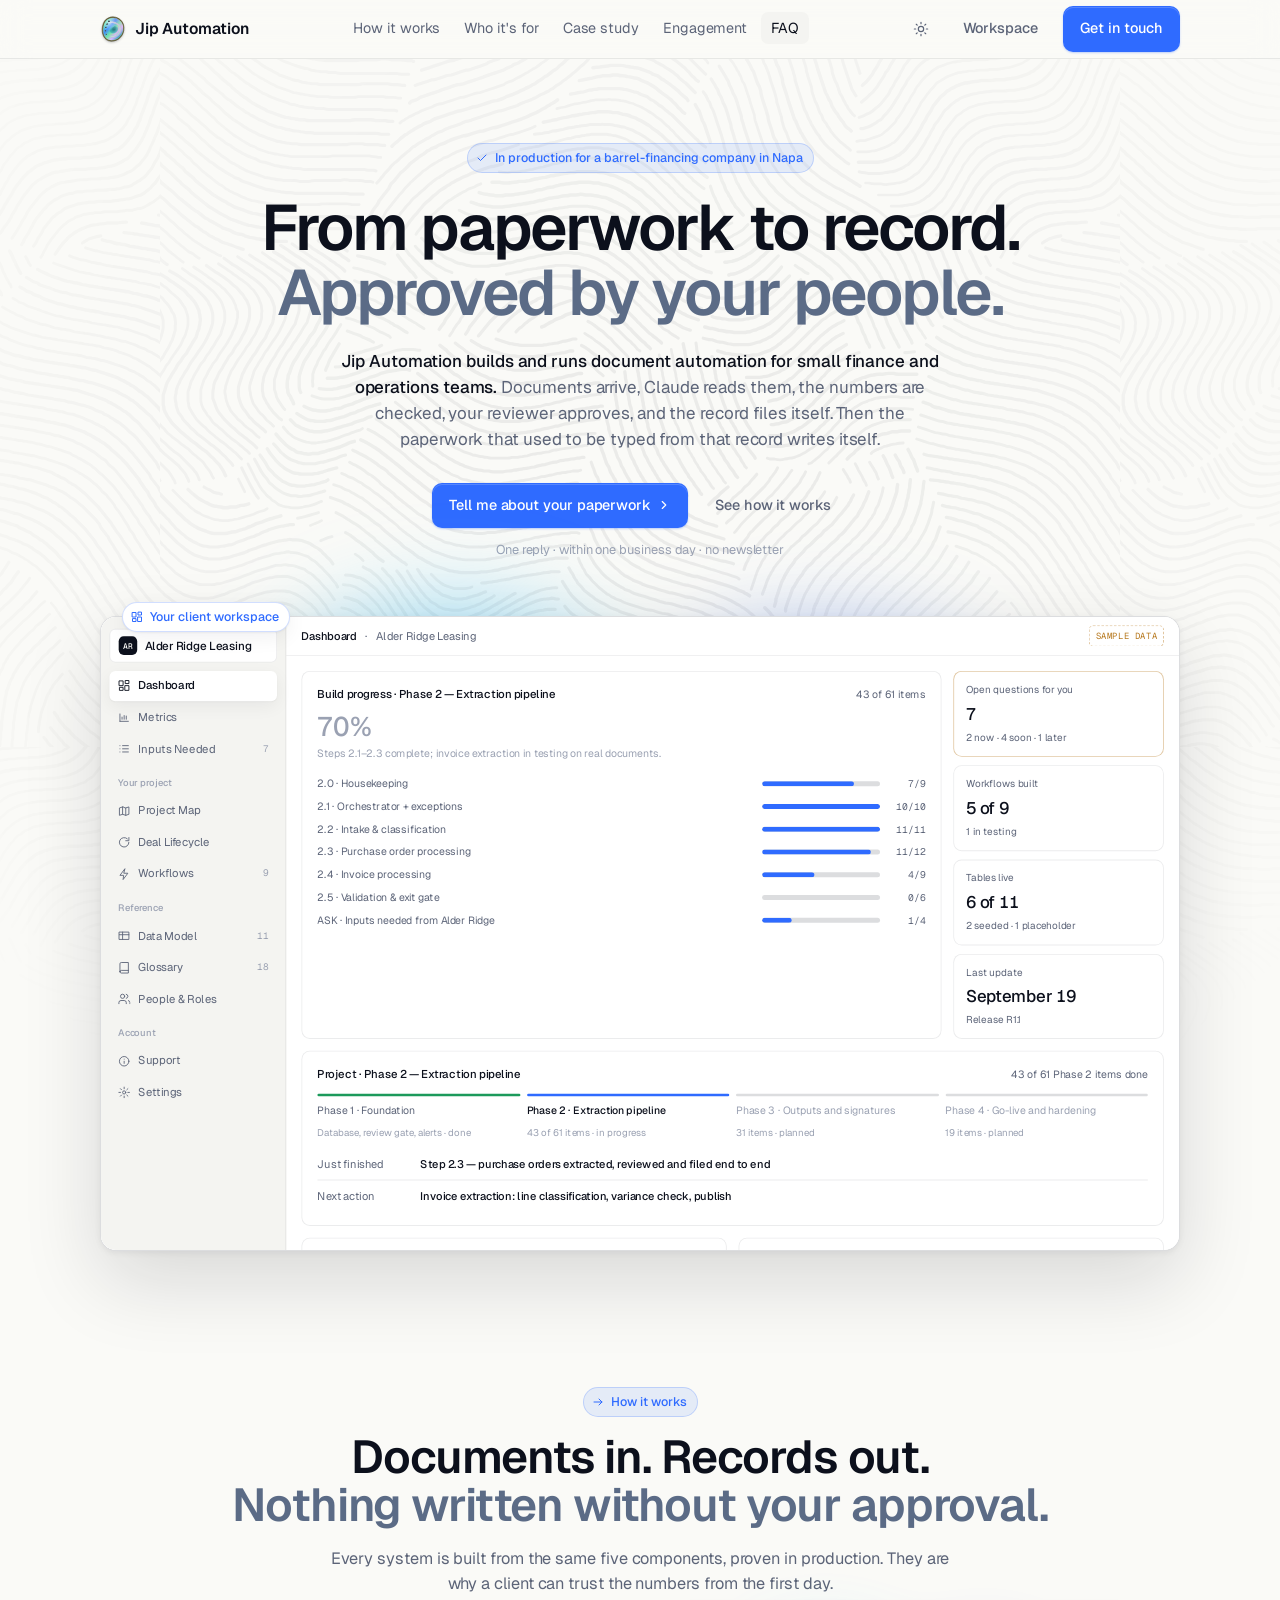
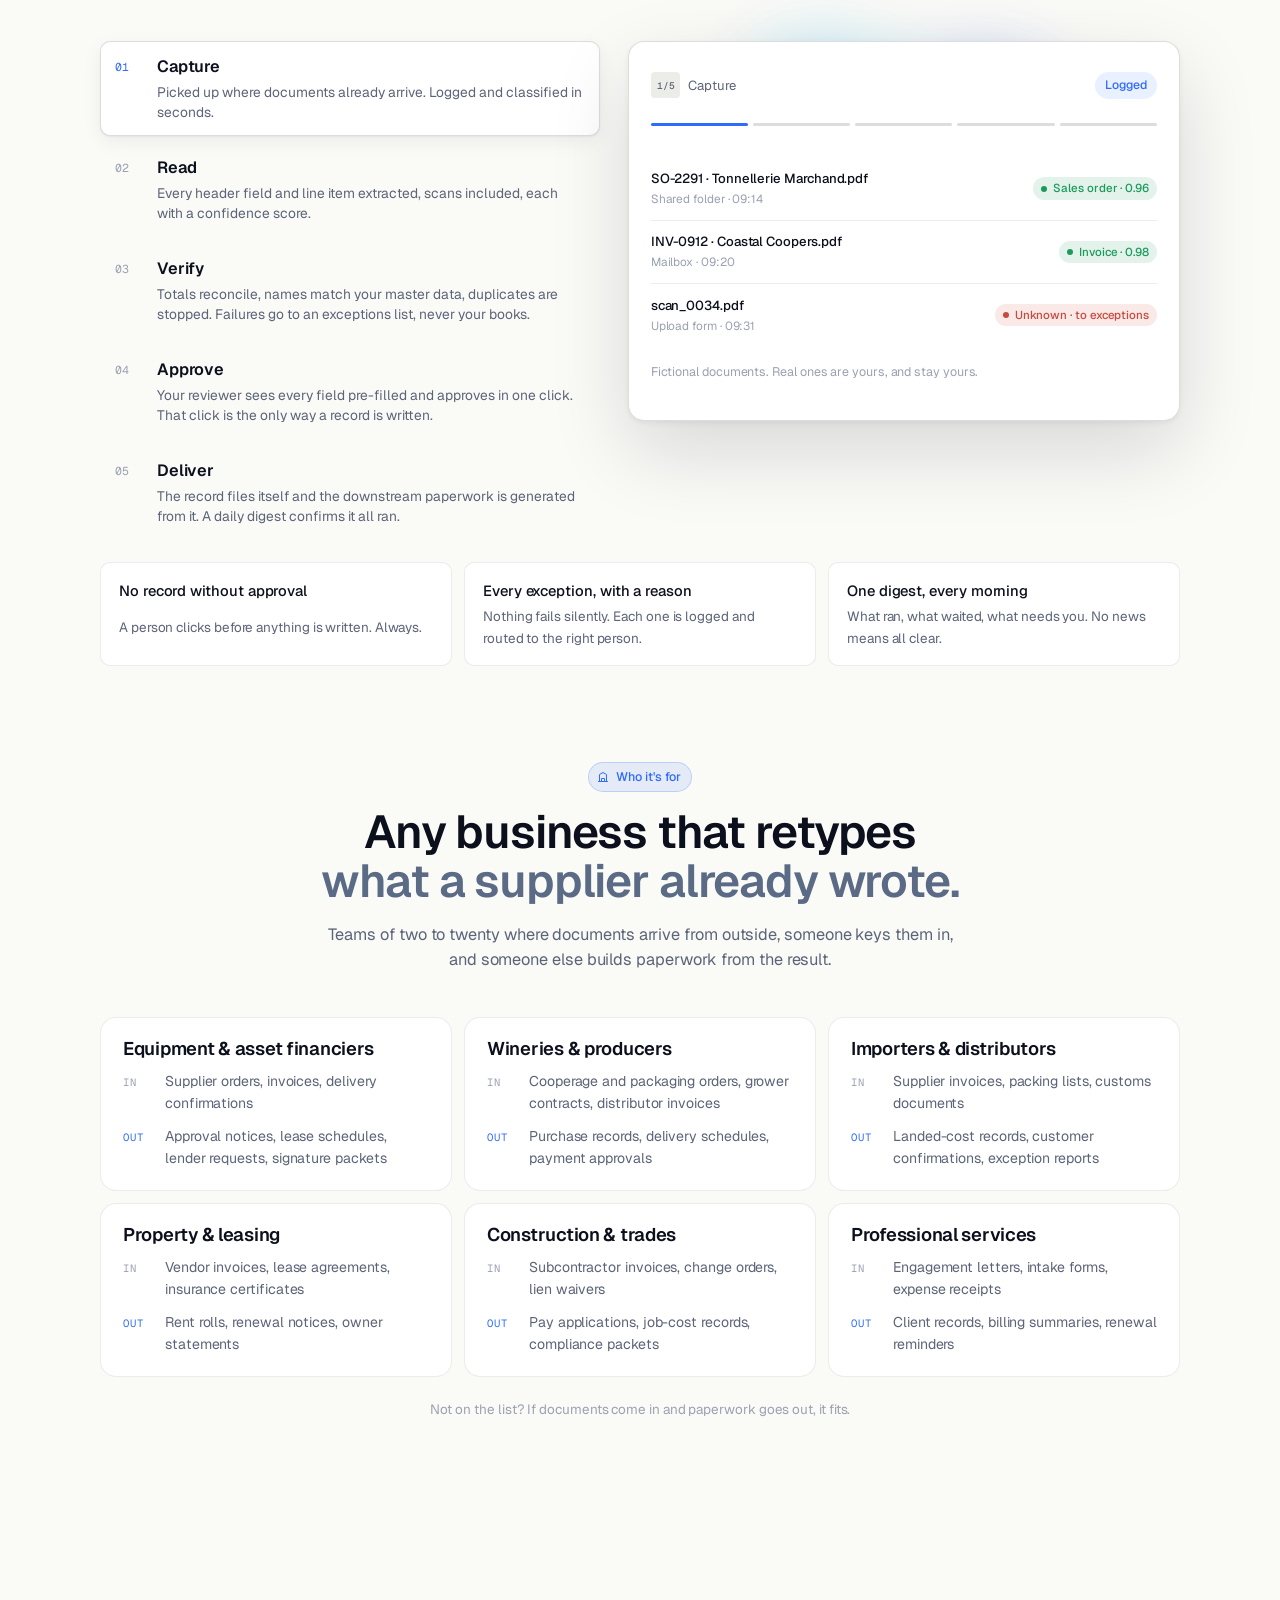
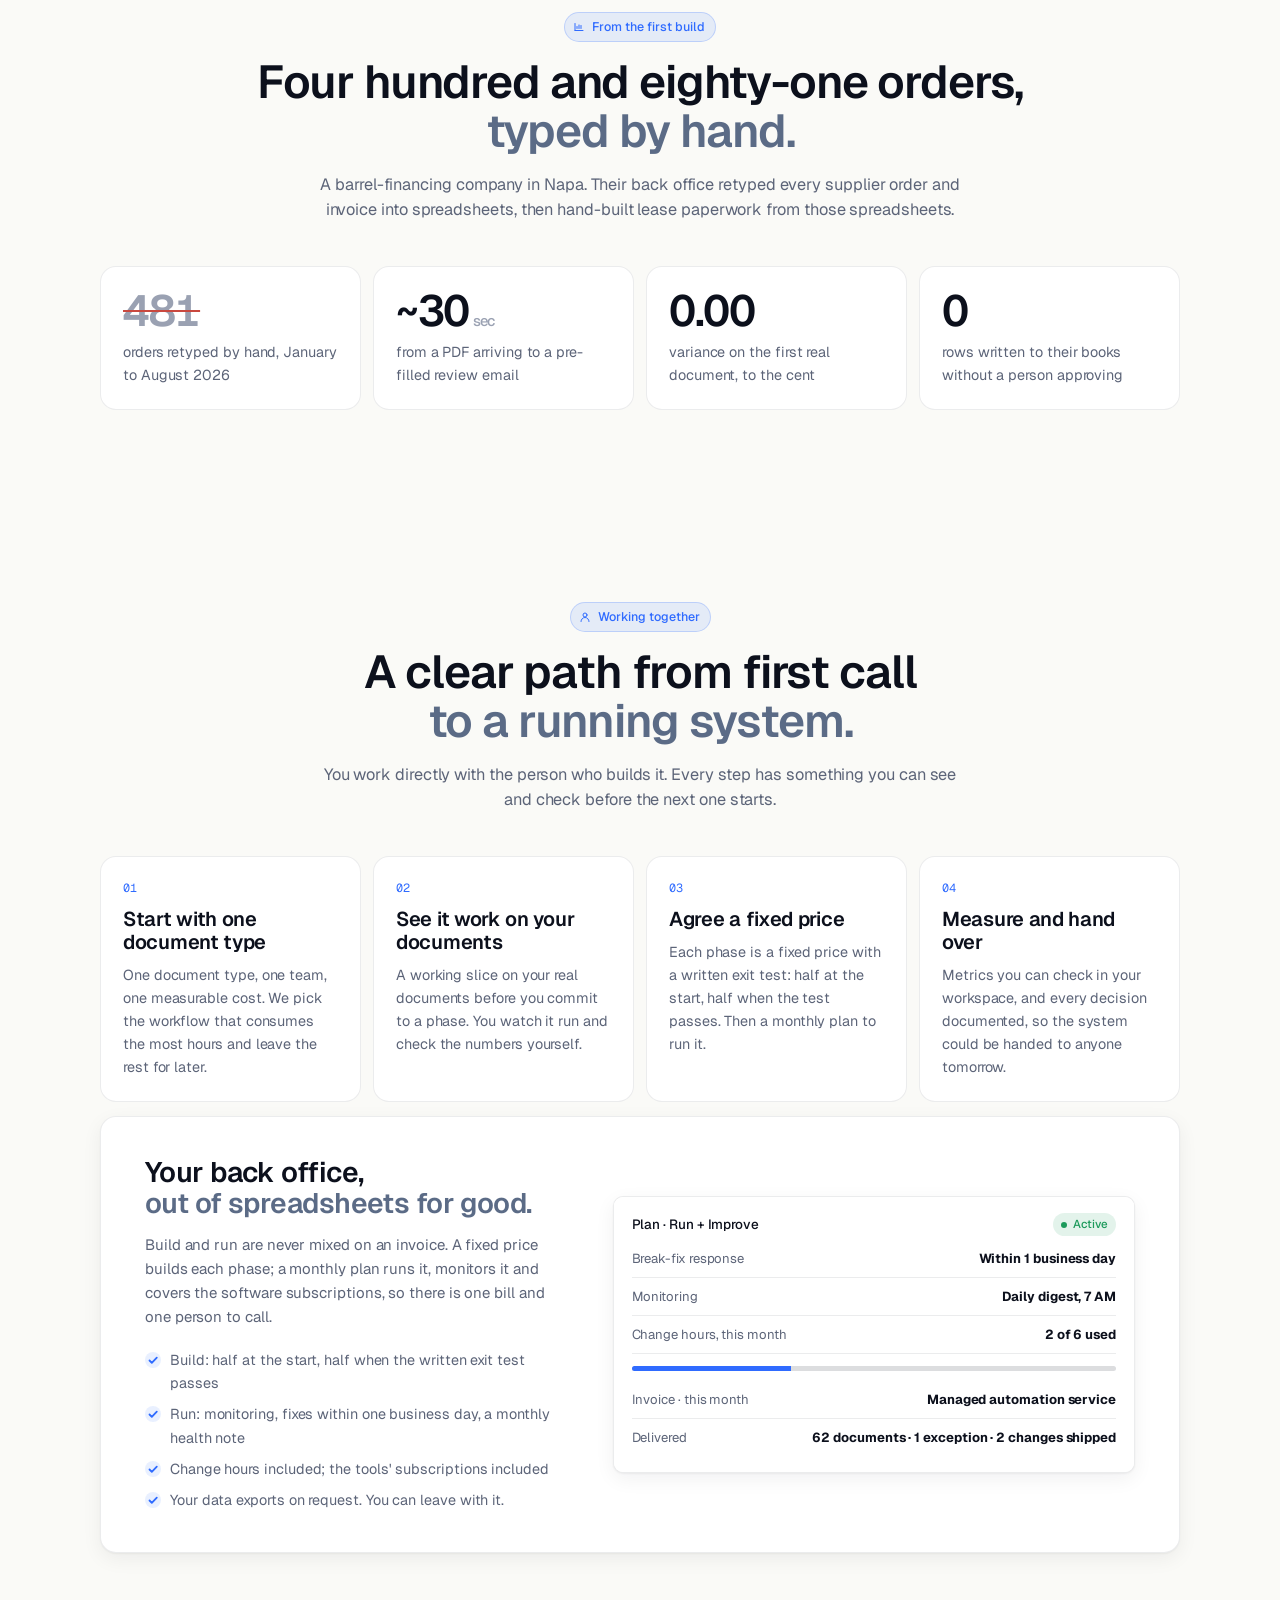
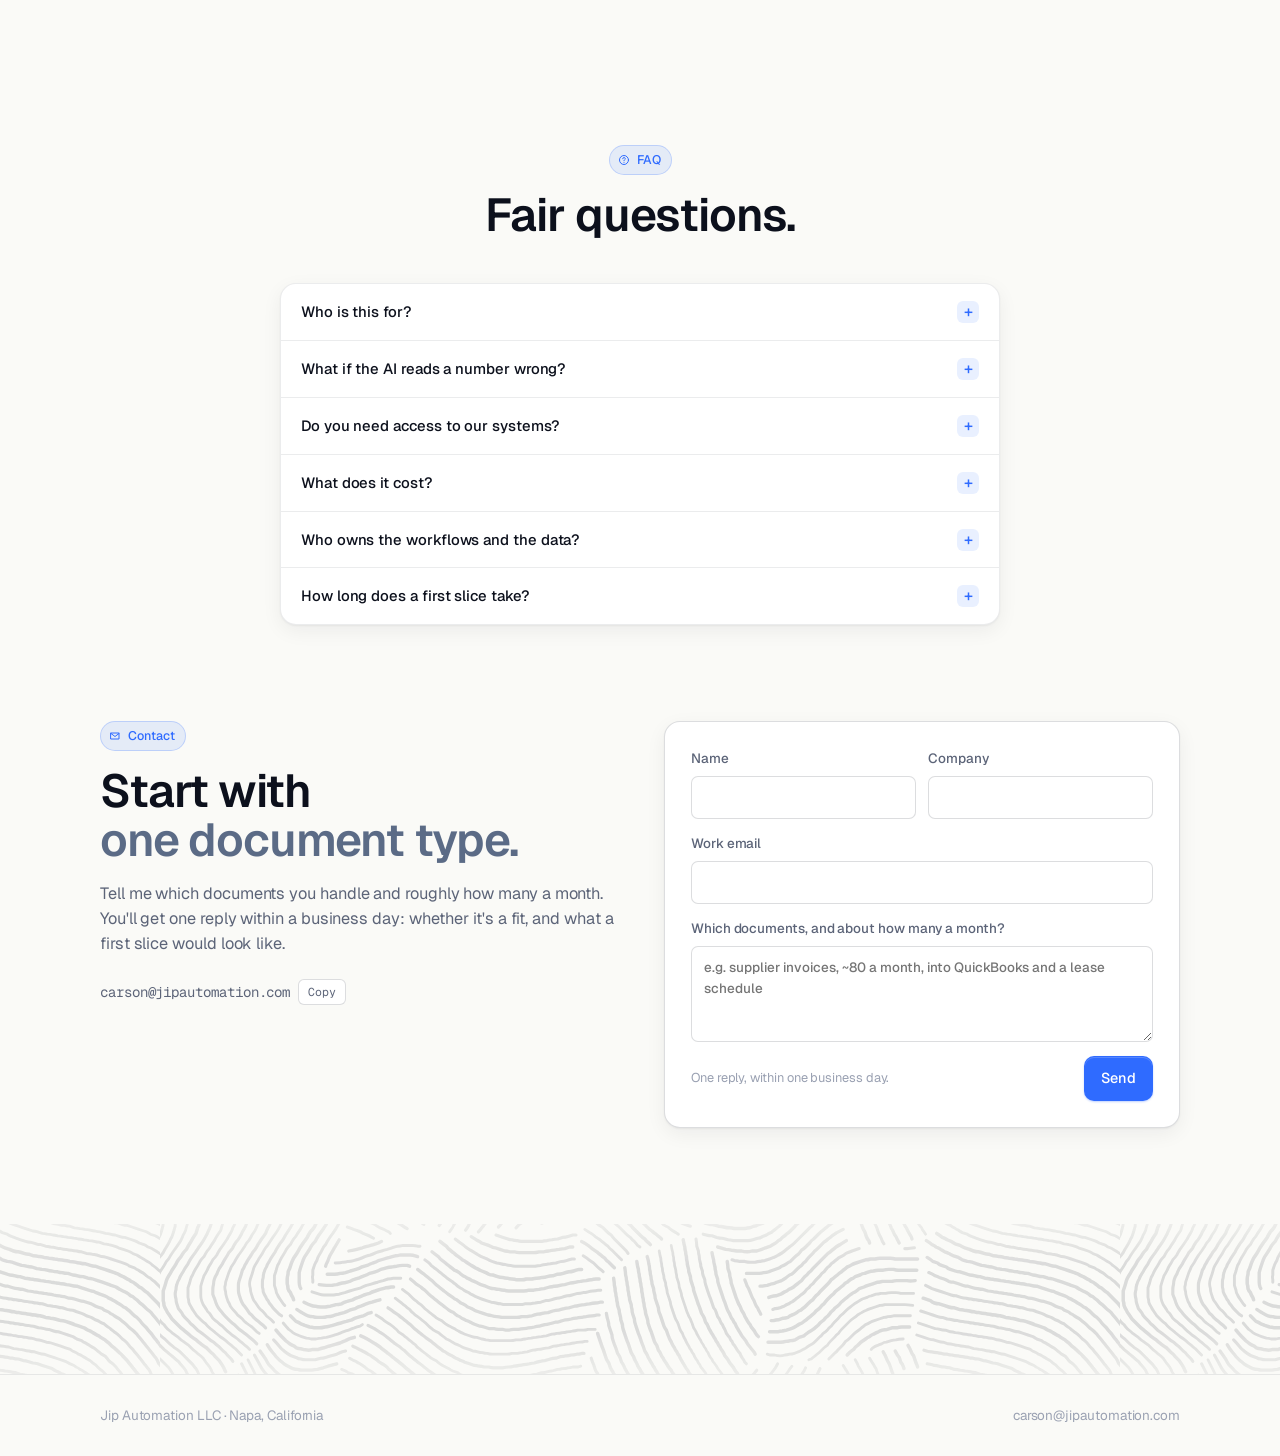
==== index.html @ 4837226a "Add a legacyadmin workspace account and a CLI for the encrypted hub keys legacyadmin is the builder'" ====
<!doctype html>
<html lang="en">
<head>
<meta charset="utf-8">
<meta name="viewport" content="width=device-width, initial-scale=1, viewport-fit=cover">
<title>Jip Automation</title>
<meta name="description" content="Document automation for small finance and operations teams: documents arrive, Claude reads them, the numbers are checked, your reviewer approves, the record files itself and the paperwork writes itself.">
<meta property="og:title" content="Jip Automation">
<meta property="og:description" content="Document automation for small finance and operations teams: documents arrive, Claude reads them, the numbers are checked, your reviewer approves, the record files itself and the paperwork writes itself.">
<meta name="theme-color" content="#FAFAF7" media="(prefers-color-scheme: light)">
<meta name="theme-color" content="#09090B" media="(prefers-color-scheme: dark)">
<link rel="icon" href="/assets/favicon.svg" type="image/svg+xml">
<link rel="preconnect" href="https://fonts.googleapis.com">
<link rel="stylesheet" href="https://fonts.googleapis.com/css2?family=Geist:wght@300..700&family=Geist+Mono:wght@400;500&display=swap">
<link rel="stylesheet" href="/assets/site.css?v=202609291200">
<script>try{var t=localStorage.getItem('jip-theme');if(t==='light'||t==='dark')document.documentElement.dataset.theme=t;}catch(e){}document.documentElement.classList.add('js');</script>
</head>
<body>
<div class="scrollbar" aria-hidden="true"></div>
<nav class="nav" aria-label="Site">
  <div class="wrap">
    <a class="brand" href="/"><img class="mark" src="/assets/brand/abalone.svg" alt="" width="28" height="28">Jip Automation</a>
    <ul id="navlinks">
      <li><a href="#how">How it works</a></li>
      <li><a href="#fit">Who it's for</a></li>
      <li><a href="#proof">Case study</a></li>
      <li><a href="#engage">Engagement</a></li>
      <li><a href="#faq">FAQ</a></li>
    </ul>
    <div class="right">
      <button class="iconbtn" id="themeBtn" type="button" aria-label="Switch appearance" title="Appearance">
        <svg class="sun" viewBox="0 0 24 24"><circle cx="12" cy="12" r="4"/><path d="M12 2v2M12 20v2M4.9 4.9l1.4 1.4M17.7 17.7l1.4 1.4M2 12h2M20 12h2M4.9 19.1l1.4-1.4M17.7 6.3l1.4-1.4"/></svg>
        <svg class="moon" viewBox="0 0 24 24"><path d="M21 12.8A9 9 0 1 1 11.2 3a7 7 0 0 0 9.8 9.8z"/></svg>
      </button>
      <a class="btn ghost" href="/workspace">Workspace</a>
      <a class="btn primary" href="#contact">Get in touch</a>
    </div>
  </div>
</nav>
<main id="home">
  <section class="hero">
    <div class="flow" aria-hidden="true"></div>
    <div class="wrap">
      <span class="tag"><svg viewBox="0 0 24 24"><path d="M20 6 9 17l-5-5"/></svg>In production for a barrel-financing company in Napa</span>
      <h1 class="h-display">From paperwork to record.<span class="muted">Approved by your people.</span></h1>
      <p class="sub"><b>Jip Automation builds and runs document automation for small finance and operations teams.</b> Documents arrive, Claude reads them, the numbers are checked, your reviewer approves, and the record files itself. Then the paperwork that used to be typed from that record writes itself.</p>
      <div class="cta">
        <a class="btn primary" href="#contact">Tell me about your paperwork <svg viewBox="0 0 24 24"><path d="M9 6l6 6-6 6"/></svg></a>
        <a class="btn ghost" href="#how">See how it works</a>
      </div>
      <p class="fine">One reply · within one business day · no newsletter</p>

      <div class="shot-wrap">
        <div class="glow" aria-hidden="true"></div>
        <div class="cap"><span class="tag"><svg viewBox="0 0 24 24"><path d="M3 12h7V3H3zM14 21h7v-9h-7zM14 3v5h7V3zM3 16v5h7v-5z"/></svg>Your client workspace</span></div>
        <div class="shot">
          <div class="ui" id="heroUi" aria-hidden="true"></div>
        </div>
      </div>
    </div>
  </section>

  <!-- how it works: five components, one screen -->
  <section class="sec" id="how">
    <div class="wrap">
      <div class="sec-head">
        <span class="tag"><svg viewBox="0 0 24 24"><path d="M4 12h16M14 6l6 6-6 6"/></svg>How it works</span>
        <h2 class="h-section">Documents in. Records out.<br><span class="muted">Nothing written without your approval.</span></h2>
        <p class="sub">Every system is built from the same five components, proven in production. They are why a client can trust the numbers from the first day.</p>
      </div>
      <div class="how">
        <div class="hsteps" id="steps" role="tablist" aria-label="Components">
          <button class="hstep is-active" type="button" role="tab" data-step="1" aria-selected="true"><span class="n">01</span><span class="t"><b>Capture</b><span>Picked up where documents already arrive. Logged and classified in seconds.</span></span></button>
          <button class="hstep" type="button" role="tab" data-step="2" aria-selected="false"><span class="n">02</span><span class="t"><b>Read</b><span>Every header field and line item extracted, scans included, each with a confidence score.</span></span></button>
          <button class="hstep" type="button" role="tab" data-step="3" aria-selected="false"><span class="n">03</span><span class="t"><b>Verify</b><span>Totals reconcile, names match your master data, duplicates are stopped. Failures go to an exceptions list, never your books.</span></span></button>
          <button class="hstep" type="button" role="tab" data-step="4" aria-selected="false"><span class="n">04</span><span class="t"><b>Approve</b><span>Your reviewer sees every field pre-filled and approves in one click. That click is the only way a record is written.</span></span></button>
          <button class="hstep" type="button" role="tab" data-step="5" aria-selected="false"><span class="n">05</span><span class="t"><b>Deliver</b><span>The record files itself and the downstream paperwork is generated from it. A daily digest confirms it all ran.</span></span></button>
        </div>
        <div class="figure">
          <div class="glow small" aria-hidden="true"></div>
          <div class="fig" id="fig" data-state="1" role="tabpanel">
            <div class="head"><span class="file"><i id="figNo">1/5</i><span id="figState">Capture</span></span><span class="state" id="figTag">Logged</span></div>
            <div class="track" aria-hidden="true"><i></i><i></i><i></i><i></i><i></i></div>
            <div class="pane" data-pane="1">
              <div class="tbl">
                <div class="tr"><div class="t"><b>SO-2291 · Tonnellerie Marchand.pdf</b><span>Shared folder · 09:14</span></div><span class="pill run">Sales order · 0.96</span></div>
                <div class="tr"><div class="t"><b>INV-0912 · Coastal Coopers.pdf</b><span>Mailbox · 09:20</span></div><span class="pill run">Invoice · 0.98</span></div>
                <div class="tr"><div class="t"><b>scan_0034.pdf</b><span>Upload form · 09:31</span></div><span class="pill exc">Unknown · to exceptions</span></div>
              </div>
            </div>
            <div class="pane" data-pane="2">
              <div class="fields">
                <div class="f"><span>Supplier</span><b>Tonnellerie Marchand</b><span class="ok">0.99</span></div>
                <div class="f"><span>Customer</span><b>Hillside Cellars</b><span class="ok">0.98</span></div>
                <div class="f"><span>Lines</span><b>5 lines · 12 barrels</b><span class="ok">0.97</span></div>
                <div class="f"><span>Total</span><b>16,446.60 EUR</b><span class="ok">0.99</span></div>
                <div class="f"><span>Delivery</span><b>1 Aug 2026</b><span class="ok">0.95</span></div>
              </div>
            </div>
            <div class="pane" data-pane="3">
              <div class="fields">
                <div class="f"><span>Lines sum to the printed total</span><b>0.00 variance</b><span class="ok">pass</span></div>
                <div class="f"><span>Supplier in master data</span><b>matched</b><span class="ok">pass</span></div>
                <div class="f"><span>Customer in master data</span><b>matched</b><span class="ok">pass</span></div>
                <div class="f"><span>Not seen before</span><b>no duplicate</b><span class="ok">pass</span></div>
                <div class="f warn"><span>Freight above quoted estimate</span><b>+440.00</b><span class="ok">review</span></div>
              </div>
            </div>
            <div class="pane" data-pane="4">
              <div class="gate"><span>Review sent to <b>R. Chen</b> · 4 min ago</span><span class="pill test">Waiting</span></div>
              <div class="fields">
                <div class="f"><span>Supplier</span><b>Tonnellerie Marchand</b></div>
                <div class="f"><span>Total</span><b>16,446.60 EUR</b></div>
                <div class="f"><span>Freight</span><b>440.00 · flagged</b></div>
              </div>
              <div class="gate"><span>Every field pre-filled. Fix, then approve.</span><span class="btn sm primary">Approve</span></div>
            </div>
            <div class="pane" data-pane="5">
              <div class="tbl">
                <div class="tr"><div class="t"><b>sales_order · SO-2291</b><span>Linked to supplier, customer and review</span></div><span class="pill run">Filed</span></div>
                <div class="tr"><div class="t"><b>Conditional approval notice</b><span>Generated from the record · emailed</span></div><span class="pill run">Sent</span></div>
                <div class="tr"><div class="t"><b>Lease schedule</b><span>Signature packet assembled</span></div><span class="pill test">Awaiting signature</span></div>
                <div class="tr"><div class="t"><b>Daily digest · 7:00 AM</b><span>3 documents · 1 exception · 0 errors</span></div><span class="pill run">Delivered</span></div>
              </div>
            </div>
            <p class="caption" id="figCap">Fictional documents. Real ones are yours, and stay yours.</p>
          </div>
        </div>
      </div>
      <div class="assure" data-reveal>
        <div><b>No record without approval</b><span>A person clicks before anything is written. Always.</span></div>
        <div><b>Every exception, with a reason</b><span>Nothing fails silently. Each one is logged and routed to the right person.</span></div>
        <div><b>One digest, every morning</b><span>What ran, what waited, what needs you. No news means all clear.</span></div>
      </div>
    </div>
  </section>

  <!-- where it fits -->
  <section class="sec" id="fit" style="padding-top:0">
    <div class="wrap">
      <div class="sec-head">
        <span class="tag"><svg viewBox="0 0 24 24"><path d="M3 21h18M5 21V7l7-4 7 4v14M9 21v-6h6v6"/></svg>Who it's for</span>
        <h2 class="h-section">Any business that retypes<br><span class="muted">what a supplier already wrote.</span></h2>
        <p class="sub">Teams of two to twenty where documents arrive from outside, someone keys them in, and someone else builds paperwork from the result.</p>
      </div>
      <div class="fits">
        <div class="fitcard" data-reveal><h3>Equipment &amp; asset financiers</h3><p class="in"><span>In</span>Supplier orders, invoices, delivery confirmations</p><p class="out"><span>Out</span>Approval notices, lease schedules, lender requests, signature packets</p></div>
        <div class="fitcard" data-reveal><h3>Wineries &amp; producers</h3><p class="in"><span>In</span>Cooperage and packaging orders, grower contracts, distributor invoices</p><p class="out"><span>Out</span>Purchase records, delivery schedules, payment approvals</p></div>
        <div class="fitcard" data-reveal><h3>Importers &amp; distributors</h3><p class="in"><span>In</span>Supplier invoices, packing lists, customs documents</p><p class="out"><span>Out</span>Landed-cost records, customer confirmations, exception reports</p></div>
        <div class="fitcard" data-reveal><h3>Property &amp; leasing</h3><p class="in"><span>In</span>Vendor invoices, lease agreements, insurance certificates</p><p class="out"><span>Out</span>Rent rolls, renewal notices, owner statements</p></div>
        <div class="fitcard" data-reveal><h3>Construction &amp; trades</h3><p class="in"><span>In</span>Subcontractor invoices, change orders, lien waivers</p><p class="out"><span>Out</span>Pay applications, job-cost records, compliance packets</p></div>
        <div class="fitcard" data-reveal><h3>Professional services</h3><p class="in"><span>In</span>Engagement letters, intake forms, expense receipts</p><p class="out"><span>Out</span>Client records, billing summaries, renewal reminders</p></div>
      </div>
      <p class="fine center" style="margin-top:22px">Not on the list? If documents come in and paperwork goes out, it fits.</p>
    </div>
  </section>

  <!-- case study -->
  <section class="sec" id="proof">
    <div class="wrap">
      <div class="sec-head">
        <span class="tag"><svg viewBox="0 0 24 24"><path d="M4 19V5M4 19h16M8 15v-4M12 15V8M16 15v-6"/></svg>From the first build</span>
        <h2 class="h-section">Four hundred and eighty-one orders,<br><span class="muted">typed by hand.</span></h2>
        <p class="sub">A barrel-financing company in Napa. Their back office retyped every supplier order and invoice into spreadsheets, then hand-built lease paperwork from those spreadsheets.</p>
      </div>
      <div class="numbers">
        <div class="num before" data-reveal><span class="v" data-count="481">481</span><span class="l">orders retyped by hand, January to August 2026</span></div>
        <div class="num" data-reveal><span class="v">~<span data-count="30">30</span><small>sec</small></span><span class="l">from a PDF arriving to a pre-filled review email</span></div>
        <div class="num" data-reveal><span class="v">0.00</span><span class="l">variance on the first real document, to the cent</span></div>
        <div class="num" data-reveal><span class="v">0</span><span class="l">rows written to their books without a person approving</span></div>
      </div>
    </div>
  </section>

  <!-- engagement -->
  <section class="sec" id="engage">
    <div class="wrap">
      <div class="sec-head">
        <span class="tag"><svg viewBox="0 0 24 24"><circle cx="12" cy="8" r="4"/><path d="M4 21a8 8 0 0 1 16 0"/></svg>Working together</span>
        <h2 class="h-section">A clear path from first call<br><span class="muted">to a running system.</span></h2>
        <p class="sub">You work directly with the person who builds it. Every step has something you can see and check before the next one starts.</p>
      </div>
      <div class="rail">
        <div class="item" data-reveal><h3>Start with one document type</h3><p>One document type, one team, one measurable cost. We pick the workflow that consumes the most hours and leave the rest for later.</p></div>
        <div class="item" data-reveal><h3>See it work on your documents</h3><p>A working slice on your real documents before you commit to a phase. You watch it run and check the numbers yourself.</p></div>
        <div class="item" data-reveal><h3>Agree a fixed price</h3><p>Each phase is a fixed price with a written exit test: half at the start, half when the test passes. Then a monthly plan to run it.</p></div>
        <div class="item" data-reveal><h3>Measure and hand over</h3><p>Metrics you can check in your workspace, and every decision documented, so the system could be handed to anyone tomorrow.</p></div>
      </div>
      <div class="feat" data-reveal style="margin-top:14px">
        <div class="copy">
          <h3 class="h-card">Your back office,<br><span class="muted">out of spreadsheets for good.</span></h3>
          <p>Build and run are never mixed on an invoice. A fixed price builds each phase; a monthly plan runs it, monitors it and covers the software subscriptions, so there is one bill and one person to call.</p>
          <ul class="checks">
            <li>Build: half at the start, half when the written exit test passes</li>
            <li>Run: monitoring, fixes within one business day, a monthly health note</li>
            <li>Change hours included; the tools' subscriptions included</li>
            <li>Your data exports on request. You can leave with it.</li>
          </ul>
        </div>
        <div class="ui-mini">
          <div class="panel" style="border:0;border-radius:0">
            <div class="ph"><h4>Plan · Run + Improve</h4><span class="pill run">Active</span></div>
            <div class="kv">
              <div class="r"><span>Break-fix response</span><b>Within 1 business day</b></div>
              <div class="r"><span>Monitoring</span><b>Daily digest, 7 AM</b></div>
              <div class="r"><span>Change hours, this month</span><b>2 of 6 used</b></div>
            </div>
            <div class="hours" aria-hidden="true"><i></i></div>
            <div class="kv" style="margin-top:6px">
              <div class="r"><span>Invoice · this month</span><b>Managed automation service</b></div>
              <div class="r" style="border:0"><span>Delivered</span><b>62 documents · 1 exception · 2 changes shipped</b></div>
            </div>
          </div>
        </div>
      </div>
    </div>
  </section>

  <!-- FAQ -->
  <section class="sec" id="faq">
    <div class="wrap">
      <div class="sec-head">
        <span class="tag"><svg viewBox="0 0 24 24"><circle cx="12" cy="12" r="9"/><path d="M9.5 9.5a2.5 2.5 0 1 1 3.5 2.3c-.7.4-1 .9-1 1.7M12 17h.01"/></svg>FAQ</span>
        <h2 class="h-section">Fair questions.</h2>
      </div>
      <div class="faq">
        <details><summary>Who is this for?<i>+</i></summary><div class="a">Teams of two to twenty who retype documents from outside the business into spreadsheets or systems, then hand-build paperwork from the result: financiers and lessors, wineries and producers, importers and distributors, property managers, contractors, and professional services firms.</div></details>
        <details><summary>What if the AI reads a number wrong?<i>+</i></summary><div class="a">It gets caught before it matters. Lines must sum to the printed total, names must match your master data, and a person sees every field before anything is written. A document that fails a check goes to an exceptions list with the reason.</div></details>
        <details><summary>Do you need access to our systems?<i>+</i></summary><div class="a">Read access to wherever the documents land (a shared folder or mailbox), and a place to write the results. The database is one I set up for you; you own the account.</div></details>
        <details><summary>What does it cost?<i>+</i></summary><div class="a">A fixed price per phase to build, quoted after the demo, and a monthly plan to run it that includes the software subscriptions. No hourly billing on builds.</div></details>
        <details><summary>Who owns the workflows and the data?<i>+</i></summary><div class="a">Your data is yours, exportable any time. You get a perpetual licence to your instance of the system and full documentation, so you could run it without me.</div></details>
        <details><summary>How long does a first slice take?<i>+</i></summary><div class="a">Usually two to four weeks from the first call to a working demo on your real documents. The first client's first document type went end to end in about that.</div></details>
      </div>
    </div>
  </section>

  <!-- contact -->
  <section class="sec" id="contact" style="padding-top:0">
    <div class="wrap contact">
      <div>
        <span class="tag"><svg viewBox="0 0 24 24"><path d="M4 6h16v12H4zM4 7l8 6 8-6"/></svg>Contact</span>
        <h2 class="h-section" style="margin-top:16px">Start with<br><span class="muted">one document type.</span></h2>
        <p class="sub" style="margin-top:16px">Tell me which documents you handle and roughly how many a month. You'll get one reply within a business day: whether it's a fit, and what a first slice would look like.</p>
        <div class="copyline"><span id="email">carson@jipautomation.com</span><button type="button" id="copyBtn">Copy</button></div>
      </div>
      <form class="form" id="lead" novalidate data-reveal>
        <div class="two hide-when-sent">
          <label>Name<input id="f-name" name="name" autocomplete="name" required></label>
          <label>Company<input id="f-company" name="company" autocomplete="organization"></label>
        </div>
        <label class="hide-when-sent">Work email<input id="f-email" name="email" type="email" autocomplete="email" required></label>
        <label class="hide-when-sent">Which documents, and about how many a month?<textarea id="f-docs" name="docs" placeholder="e.g. supplier invoices, ~80 a month, into QuickBooks and a lease schedule"></textarea></label>
        <div class="foot hide-when-sent"><span>One reply, within one business day.</span><button class="btn primary" type="submit">Send</button></div>
        <div class="sent">Sent. You'll hear back within one business day.</div>
      </form>
    </div>
  </section>

  <div class="flow-band" aria-hidden="true"><div class="flow"></div></div>
  <footer>
    <div class="wrap">
      <span>Jip Automation LLC · Napa, California</span>
      <span>carson@jipautomation.com</span>
    </div>
  </footer>
</main>

<!-- The workspace preview in the hero. Mirrors the client workspace dashboard; every value is fictional. -->
<template id="dashTemplate"><div class="ui">
      <aside class="side" aria-label="Workspace sections">
        <div class="who"><i>AR</i>Alder Ridge Leasing</div>
        <a href="#top" class="is-active"><svg viewBox="0 0 24 24"><path d="M3 12h7V3H3zM14 21h7v-9h-7zM14 3v5h7V3zM3 16v5h7v-5z"/></svg>Dashboard</a>
        <a href="#top"><svg viewBox="0 0 24 24"><path d="M4 19V5M4 19h16M8 15v-4M12 15V8M16 15v-6"/></svg>Metrics</a>
        <a href="#top"><svg viewBox="0 0 24 24"><path d="M9 6h11M9 12h11M9 18h11M4 6h.01M4 12h.01M4 18h.01"/></svg>Inputs Needed<span class="cnt">7</span></a>
        <div class="grp">Your project</div>
        <a href="#top"><svg viewBox="0 0 24 24"><path d="M9 4 3 6v14l6-2 6 2 6-2V4l-6 2zM9 4v14M15 6v14"/></svg>Project Map</a>
        <a href="#top"><svg viewBox="0 0 24 24"><path d="M21 12a9 9 0 1 1-3-6.7M21 3v6h-6"/></svg>Deal Lifecycle</a>
        <a href="#top"><svg viewBox="0 0 24 24"><path d="M13 2 4 14h7l-1 8 9-12h-7z"/></svg>Workflows<span class="cnt">9</span></a>
        <div class="grp">Reference</div>
        <a href="#top"><svg viewBox="0 0 24 24"><path d="M3 5h18v14H3zM3 10h18M9 5v14"/></svg>Data Model<span class="cnt">11</span></a>
        <a href="#top"><svg viewBox="0 0 24 24"><path d="M4 19.5A2.5 2.5 0 0 1 6.5 17H20M4 19.5V4.5A2.5 2.5 0 0 1 6.5 2H20v20H6.5A2.5 2.5 0 0 1 4 19.5z"/></svg>Glossary<span class="cnt">18</span></a>
        <a href="#top"><svg viewBox="0 0 24 24"><path d="M16 21v-2a4 4 0 0 0-4-4H6a4 4 0 0 0-4 4v2M23 21v-2a4 4 0 0 0-3-3.9M16 3.1a4 4 0 0 1 0 7.8"/><circle cx="9" cy="7" r="4"/></svg>People &amp; Roles</a>
        <div class="grp">Account</div>
        <a href="#top"><svg viewBox="0 0 24 24"><circle cx="12" cy="12" r="9"/><path d="M12 16v-4M12 8h.01"/></svg>Support</a>
        <a href="#top"><svg viewBox="0 0 24 24"><circle cx="12" cy="12" r="3"/><path d="M12 2v3M12 19v3M2 12h3M19 12h3M4.9 4.9l2.1 2.1M17 17l2.1 2.1M4.9 19.1 7 17M17 7l2.1-2.1"/></svg>Settings</a>
      </aside>
      <div class="main">
        <div class="top"><span class="crumb">Dashboard</span><span>·</span><span>Alder Ridge Leasing</span><span class="sp"></span><span class="sample">Sample data</span></div>
        <div class="body">
          <div class="cockpit">
            <div class="panel">
              <div class="ph"><h4>Build progress · Phase 2 — Extraction pipeline</h4><span style="font-size:.78rem;color:var(--ink-2)">43 of 61 items</span></div>
              <div class="big"><span class="v">70%</span></div>
              <p class="note">Steps 2.1–2.3 complete; invoice extraction in testing on real documents.</p>
              <div class="bars">
                <div class="bar"><span class="bl">2.0 · Housekeeping</span><span class="bt"><i style="width:78%"></i></span><span class="bn">7/9</span></div>
                <div class="bar"><span class="bl">2.1 · Orchestrator + exceptions</span><span class="bt"><i style="width:100%"></i></span><span class="bn">10/10</span></div>
                <div class="bar"><span class="bl">2.2 · Intake &amp; classification</span><span class="bt"><i style="width:100%"></i></span><span class="bn">11/11</span></div>
                <div class="bar"><span class="bl">2.3 · Purchase order processing</span><span class="bt"><i style="width:92%"></i></span><span class="bn">11/12</span></div>
                <div class="bar"><span class="bl">2.4 · Invoice processing</span><span class="bt"><i style="width:44%"></i></span><span class="bn">4/9</span></div>
                <div class="bar"><span class="bl">2.5 · Validation &amp; exit gate</span><span class="bt"><i style="width:0%"></i></span><span class="bn">0/6</span></div>
                <div class="bar"><span class="bl">ASK · Inputs needed from Alder Ridge</span><span class="bt"><i style="width:25%"></i></span><span class="bn">1/4</span></div>
              </div>
            </div>
            <div class="stats">
              <div class="stat attn"><span class="l">Open questions for you</span><span class="v">7</span><span class="l">2 now · 4 soon · 1 later</span></div>
              <div class="stat"><span class="l">Workflows built</span><span class="v">5 of 9</span><span class="l">1 in testing</span></div>
              <div class="stat"><span class="l">Tables live</span><span class="v">6 of 11</span><span class="l">2 seeded · 1 placeholder</span></div>
              <div class="stat"><span class="l">Last update</span><span class="v">September 19</span><span class="l">Release R1.1</span></div>
            </div>
          </div>
          <div class="panel">
            <div class="ph"><h4>Project · Phase 2 — Extraction pipeline</h4><span style="font-size:.78rem;color:var(--ink-2)">43 of 61 Phase 2 items done</span></div>
            <div class="phases">
              <div class="phs done"><i></i>Phase 1 · Foundation<small>Database, review gate, alerts · done</small></div>
              <div class="phs now"><i></i>Phase 2 · Extraction pipeline<small>43 of 61 items · in progress</small></div>
              <div class="phs"><i></i>Phase 3 · Outputs and signatures<small>31 items · planned</small></div>
              <div class="phs"><i></i>Phase 4 · Go-live and hardening<small>19 items · planned</small></div>
            </div>
            <div class="kv" style="margin-top:6px">
              <div class="r" style="display:grid;grid-template-columns:110px 1fr"><span>Just finished</span><b style="font-weight:500">Step 2.3 — purchase orders extracted, reviewed and filed end to end</b></div>
              <div class="r" style="border:0;display:grid;grid-template-columns:110px 1fr"><span>Next action</span><b style="font-weight:500">Invoice extraction: line classification, variance check, publish</b></div>
            </div>
          </div>
          <div class="row2">
            <div class="panel">
              <div class="ph"><h4>Automations</h4><span style="font-size:.78rem;color:var(--ink-2)">5 running · 1 testing · 3 planned</span></div>
              <div class="tbl">
                <div class="tr"><div class="t"><b>Intake &amp; classification</b><span>Watches the shared folder · routes each PDF</span></div><span class="pill run">Running</span></div>
                <div class="tr"><div class="t"><b>Purchase order extraction</b><span>Header + lines → review → filed</span></div><span class="pill run">Running</span></div>
                <div class="tr"><div class="t"><b>Invoice extraction</b><span>Matches the order, compares totals</span></div><span class="pill test">Testing</span></div>
                <div class="tr"><div class="t"><b>Review &amp; approval</b><span>Pre-filled form, one click to file</span></div><span class="pill run">Running</span></div>
                <div class="tr"><div class="t"><b>Lease schedule generation</b><span>Phase 3</span></div><span class="pill planned">Planned</span></div>
              </div>
            </div>
            <div class="panel">
              <div class="ph"><h4>Data model</h4><span style="font-size:.78rem;color:var(--ink-2)">6 live of 11</span></div>
              <div class="tbl">
                <div class="tr"><div class="t"><b>document_intake</b><span>one row per document</span></div><span class="pill run">Live</span></div>
                <div class="tr"><div class="t"><b>purchase_order</b><span>38 fields · one row per order</span></div><span class="pill run">Live</span></div>
                <div class="tr"><div class="t"><b>invoice_header</b><span>links back to the order</span></div><span class="pill run">Live</span></div>
                <div class="tr"><div class="t"><b>review_queue</b><span>every review event</span></div><span class="pill run">Live</span></div>
                <div class="tr"><div class="t"><b>lease_master</b><span>deals · lender · stage</span></div><span class="pill exc">Placeholder</span></div>
              </div>
            </div>
          </div>
          <div class="row2">
            <div class="panel">
              <div class="ph"><h4>Business impact</h4><span style="font-size:.78rem;color:var(--ink-2)">Since the build started</span></div>
              <div class="kv">
                <div class="r"><span>Purchase orders in the shared library</span><b>312</b></div>
                <div class="r"><span>Orders retyped by hand, Jan–Aug 2026</span><b>312</b></div>
                <div class="r"><span>Gotchas caught and written down</span><b>19</b></div>
                <div class="r" style="border:0"><span>Rows written without a person approving</span><b>0</b></div>
              </div>
            </div>
            <div class="panel">
              <div class="ph"><h4>Documents</h4><span style="font-size:.78rem;color:var(--ink-2)">Recent</span></div>
              <div class="empty">Documents will appear here once the pipeline files them.</div>
            </div>
          </div>
        </div>
      </div></div></template>
<script src="/assets/site.js?v=202609291200"></script>
</body>
</html>
---- assets/site.css ----
/* Jip Automation — site styles. Planes: ground=body, field=glows, surface=cards/UI, float=nav/pills/hero shot */

/* Planes: ground = body · field = glows behind screenshots · surface = white cards/UI · float = nav, pills, hero shot */
:root{
  --f-display:"Geist",ui-sans-serif,system-ui,-apple-system,"Segoe UI",sans-serif;
  --f-body:"Geist",ui-sans-serif,system-ui,-apple-system,"Segoe UI",sans-serif;
  --f-mono:"Geist Mono",ui-monospace,SFMono-Regular,Menlo,monospace;
  --bg:#FAFAF7; --surface:#FFFFFF; --surface-2:#F4F4F1; --surface-3:#ECECE8;
  --line:rgba(12,16,28,.08); --line-2:rgba(12,16,28,.14);
  --ink:#0C101C; --ink-2:#5C6478; --ink-3:#9AA1B2; --ink-slate:#5B6B86;
  --accent:#2F6BFF; --accent-hover:#215AE6; --accent-ink:#FFFFFF; --accent-soft:rgba(47,107,255,.10);
  --glow-a:rgba(70,200,255,.95); --glow-b:rgba(47,107,255,.7);
  --good:#1C9A5B; --warn:#B7791F; --bad:#C9483F;
  --shadow-1:0 1px 2px rgba(12,16,28,.05),0 6px 20px rgba(12,16,28,.06);
  --shadow-2:0 2px 6px rgba(12,16,28,.06),0 30px 80px rgba(12,16,28,.14);
  --r:16px; --r-s:10px; --r-xs:7px;
  --z-field:0; --z-surface:1; --z-float:2; --z-nav:10;
  color-scheme:light;
}
@media (prefers-color-scheme: dark){:root:not([data-theme="light"]){
  --bg:#09090B; --surface:#121215; --surface-2:#18181C; --surface-3:#202027;
  --line:rgba(255,255,255,.08); --line-2:rgba(255,255,255,.14);
  --ink:#F3F3F0; --ink-2:#A3A7B3; --ink-3:#6C717E; --ink-slate:#8D99B0;
  --accent:#4D86FF; --accent-hover:#6B9AFF; --accent-ink:#FFFFFF; --accent-soft:rgba(77,134,255,.14);
  --glow-a:rgba(60,160,255,.45); --glow-b:rgba(47,107,255,.35);
  --good:#3FC17F; --warn:#E0A83A; --bad:#EE6E64;
  --shadow-1:0 1px 2px rgba(0,0,0,.4),0 6px 20px rgba(0,0,0,.35);
  --shadow-2:0 2px 6px rgba(0,0,0,.5),0 30px 80px rgba(0,0,0,.6);
  color-scheme:dark;}}
:root[data-theme="dark"]{
  --bg:#09090B; --surface:#121215; --surface-2:#18181C; --surface-3:#202027;
  --line:rgba(255,255,255,.08); --line-2:rgba(255,255,255,.14);
  --ink:#F3F3F0; --ink-2:#A3A7B3; --ink-3:#6C717E; --ink-slate:#8D99B0;
  --accent:#4D86FF; --accent-hover:#6B9AFF; --accent-ink:#FFFFFF; --accent-soft:rgba(77,134,255,.14);
  --glow-a:rgba(60,160,255,.45); --glow-b:rgba(47,107,255,.35);
  --good:#3FC17F; --warn:#E0A83A; --bad:#EE6E64;
  --shadow-1:0 1px 2px rgba(0,0,0,.4),0 6px 20px rgba(0,0,0,.35);
  --shadow-2:0 2px 6px rgba(0,0,0,.5),0 30px 80px rgba(0,0,0,.6);
  color-scheme:dark;}

*{box-sizing:border-box}
body{margin:0;background:var(--bg);color:var(--ink);font:15px/1.6 var(--f-body);-webkit-font-smoothing:antialiased;letter-spacing:-.005em}
h1,h2,h3{margin:0;font-weight:400}
p{margin:0}
a{color:inherit}
button{font:inherit;color:inherit}
:focus-visible{outline:2px solid var(--accent);outline-offset:3px;border-radius:4px}
[hidden]{display:none!important}
img{max-width:100%}
.wrap{max-width:1120px;margin-inline:auto;padding-inline:20px}
.serif{font-family:var(--f-display)}
.mono{font-family:var(--f-mono);font-variant-numeric:tabular-nums}
.muted{color:var(--ink-slate)}

/* pill tag */
.tag{display:inline-flex;align-items:center;gap:7px;font-size:.78rem;font-weight:500;color:var(--accent);background:var(--accent-soft);border:1px solid color-mix(in srgb,var(--accent) 22%,transparent);padding:4px 10px 4px 8px;border-radius:999px;letter-spacing:0}
.tag svg{width:12px;height:12px;stroke:currentColor;fill:none;stroke-width:2;stroke-linecap:round;stroke-linejoin:round}

/* display type */
.h-display{font-family:var(--f-display);font-weight:600;font-size:clamp(2.3rem,5vw,4.1rem);line-height:1.02;letter-spacing:-.03em;text-wrap:balance}
.h-section{font-family:var(--f-display);font-weight:600;font-size:clamp(1.8rem,3.6vw,2.9rem);line-height:1.06;letter-spacing:-.025em;text-wrap:balance}
.h-card{font-family:var(--f-display);font-weight:600;font-size:clamp(1.4rem,2.2vw,1.85rem);line-height:1.1;letter-spacing:-.02em;text-wrap:balance}
.sub{color:var(--ink-2);font-size:1.02rem;line-height:1.55;max-width:34rem}
.center{text-align:center}.center .sub{margin-inline:auto}

/* buttons */
.btn{display:inline-flex;align-items:center;justify-content:center;gap:6px;border-radius:var(--r-s);padding:10px 16px;border:1px solid var(--line-2);background:var(--surface);text-decoration:none;font-weight:500;font-size:.9rem;cursor:pointer;white-space:nowrap;transition:background .15s,border-color .15s,transform .15s}
.btn:hover{border-color:var(--ink-3)}
.btn.primary{background:var(--accent);color:var(--accent-ink);border-color:transparent;box-shadow:inset 0 1px 0 rgba(255,255,255,.18),0 1px 2px rgba(47,107,255,.3)}
.btn.primary:hover{background:var(--accent-hover)}
.btn.ghost{background:transparent;border-color:transparent;color:var(--ink-2)}
.btn.ghost:hover{color:var(--ink);border-color:transparent;background:var(--surface-2)}
.btn.sm{padding:6px 11px;font-size:.82rem;border-radius:var(--r-xs)}
.btn svg{width:14px;height:14px;stroke:currentColor;fill:none;stroke-width:2;stroke-linecap:round;stroke-linejoin:round}

/* ---------- Nav ---------- */
.nav{position:sticky;top:env(safe-area-inset-top,0px);z-index:var(--z-nav);background:color-mix(in srgb,var(--bg) 82%,transparent);backdrop-filter:blur(14px);-webkit-backdrop-filter:blur(14px);border-bottom:1px solid var(--line)}
@supports not (backdrop-filter:blur(1px)){.nav{background:var(--bg)}}
.nav .wrap{display:flex;align-items:center;justify-content:space-between;height:58px;gap:16px}
.brand{display:flex;align-items:center;gap:9px;text-decoration:none;font-weight:600;font-size:.98rem;letter-spacing:-.01em}
.brand .mark{width:26px;height:26px;flex:none;display:block;transition:transform .35s cubic-bezier(.2,.7,.2,1);transform:perspective(160px) rotateY(0) rotateX(0);filter:drop-shadow(0 1px 1px rgba(12,16,28,.25))}
.brand:hover .mark{transform:perspective(160px) rotateY(-22deg) rotateX(10deg)}
@media (prefers-reduced-motion:reduce){.brand .mark{transition:none}.brand:hover .mark{transform:none}}
.nav ul{list-style:none;display:flex;gap:4px;margin:0;padding:0;font-size:.9rem}
.nav ul a{text-decoration:none;color:var(--ink-2);padding:7px 10px;border-radius:var(--r-xs)}
.nav ul a:hover{color:var(--ink);background:var(--surface-2)}
.nav .right{display:flex;align-items:center;gap:8px}
.iconbtn{width:34px;height:34px;display:inline-grid;place-items:center;border-radius:var(--r-xs);border:1px solid transparent;background:transparent;cursor:pointer;color:var(--ink-2)}
.iconbtn:hover{background:var(--surface-2);color:var(--ink)}
.iconbtn svg{width:16px;height:16px;stroke:currentColor;fill:none;stroke-width:1.8;stroke-linecap:round;stroke-linejoin:round}
:root[data-theme="dark"] .iconbtn .sun,:root:not([data-theme="light"]) .iconbtn .sun{display:none}
:root[data-theme="dark"] .iconbtn .moon,:root:not([data-theme="light"]) .iconbtn .moon{display:block}
.iconbtn .moon{display:none}
@media (prefers-color-scheme: light){:root:not([data-theme="dark"]) .iconbtn .sun{display:block}:root:not([data-theme="dark"]) .iconbtn .moon{display:none}}
:root[data-theme="light"] .iconbtn .sun{display:block!important}:root[data-theme="light"] .iconbtn .moon{display:none!important}
.brand{white-space:nowrap}
@media (max-width:820px){.nav ul{display:none}}
@media (max-width:600px){.nav .right .btn.primary{display:none}.nav .wrap{gap:8px}}

/* ---------- Sections ---------- */
section.sec{padding-block:96px}
.sec-head{display:grid;gap:16px;justify-items:center;text-align:center;margin-bottom:44px}
.sec-head .sub{margin-inline:auto}
@media (max-width:700px){section.sec{padding-block:64px}}

/* glow + shot (field + float planes) */
.shot-wrap{position:relative;isolation:isolate;margin-top:56px}
.glow{position:absolute;inset:-8% 6% auto 6%;height:78%;z-index:var(--z-field);pointer-events:none;filter:blur(34px);opacity:1;
  background:
    radial-gradient(38% 60% at 30% 40%,var(--glow-a),transparent 70%),
    radial-gradient(38% 60% at 70% 45%,var(--glow-b),transparent 70%),
    radial-gradient(60% 50% at 50% 60%,var(--glow-a),transparent 75%)}
.glow.small{inset:-4% 14% auto 14%;height:60%;opacity:.7}
.shot{position:relative;z-index:var(--z-float);border-radius:var(--r);background:var(--surface);border:1px solid var(--line-2);box-shadow:var(--shadow-2);overflow:hidden}
.shot-wrap .cap{position:absolute;top:-14px;left:22px;z-index:3}
.shot-wrap .cap .tag{background:var(--surface);box-shadow:var(--shadow-1)}

/* ---------- Hero ---------- */
.hero{padding-block:84px 40px;text-align:center}
.hero .tag{margin-bottom:22px}
.hero .h-display{max-width:26ch;margin-inline:auto}
.hero .h-display .muted{display:block}
.hero .sub{margin:22px auto 0;max-width:38rem;font-size:1.06rem}
.hero .sub b{color:var(--ink);font-weight:500}
.hero .cta{display:flex;gap:10px;justify-content:center;align-items:center;margin-top:30px;flex-wrap:wrap}
.hero .fine{margin-top:12px;font-size:.8rem;color:var(--ink-3)}
.hero .shot{aspect-ratio:16/9.4;text-align:left}
.hero .shot .ui{position:absolute;inset:0;transform-origin:top left;pointer-events:none}
@media (max-width:700px){.hero{padding-block:52px 24px}.hero .shot{aspect-ratio:auto;height:420px}}

/* ---------- Story (pinned) ---------- */
.story{display:grid;grid-template-columns:1fr 1fr;gap:64px;align-items:start}
.steps{display:grid}
.step{min-height:56vh;display:grid;align-content:center;gap:10px;padding-block:20px;border-top:1px solid var(--line)}
.step:first-child{border-top:0}
.step .n{font-family:var(--f-mono);font-size:.74rem;color:var(--ink-3)}
.step h3{font-family:var(--f-display);font-weight:600;font-size:1.6rem;line-height:1.1;letter-spacing:-.02em}
.step p{color:var(--ink-2);max-width:27rem}
.step.is-active .n{color:var(--accent)}
.figure{position:sticky;top:calc(58px + 40px + env(safe-area-inset-top,0px));isolation:isolate}
.fig{position:relative;z-index:1;background:var(--surface);border:1px solid var(--line-2);border-radius:var(--r);box-shadow:var(--shadow-2);padding:22px;display:grid;gap:16px;transition:border-color .35s}
.fig .head{display:flex;justify-content:space-between;align-items:center;gap:12px}
.fig .file{font-size:.82rem;color:var(--ink-2);display:flex;align-items:center;gap:8px}
.fig .file i{width:22px;height:26px;border-radius:4px;background:var(--surface-3);display:inline-grid;place-items:center;font:500 .55rem var(--f-mono);color:var(--ink-2)}
.fig .state{font-size:.76rem;font-weight:500;padding:4px 10px;border-radius:999px;background:var(--accent-soft);color:var(--accent);transition:all .35s}
.track{display:flex;gap:5px}
.track i{height:3px;flex:1;border-radius:2px;background:var(--line-2);transition:background .35s}
.fig[data-state="1"] .track i:nth-child(-n+1),.fig[data-state="2"] .track i:nth-child(-n+2),.fig[data-state="3"] .track i:nth-child(-n+3),.fig[data-state="4"] .track i:nth-child(-n+4),.fig[data-state="5"] .track i:nth-child(-n+5){background:var(--accent)}
.fields{display:grid;gap:6px;font-size:.86rem}
.fields .f{display:grid;grid-template-columns:1fr auto;gap:12px;padding:9px 12px;border-radius:var(--r-xs);background:var(--surface-2);color:var(--ink-2);transition:all .35s}
.fields .f b{color:var(--ink);font-weight:500}
.fields .f.check{grid-template-columns:1fr auto auto}
.fields .f .ok{color:var(--good);font-weight:500;opacity:0;transition:opacity .35s}
.fig[data-state="1"] .fields .f b{color:var(--ink-3);font-weight:400}
.fig[data-state="3"] .ok,.fig[data-state="4"] .ok,.fig[data-state="5"] .ok{opacity:1}
.fig .gate{display:none;align-items:center;justify-content:space-between;gap:12px;padding:12px 14px;border-radius:var(--r-xs);border:1px dashed var(--line-2);font-size:.86rem}
.fig .gate span{color:var(--ink-2)}
.fig[data-state="4"] .gate{display:flex}
.fig .filed{display:none;align-items:center;gap:10px;padding:12px 14px;border-radius:var(--r-xs);background:color-mix(in srgb,var(--good) 12%,transparent);color:var(--good);font-weight:500;font-size:.86rem}
.fig[data-state="5"] .filed{display:flex}
.fig[data-state="5"]{border-color:color-mix(in srgb,var(--good) 50%,transparent)}
.fig .caption{font-size:.78rem;color:var(--ink-3)}
@media (max-width:860px){.story{grid-template-columns:1fr;gap:24px}.figure{position:relative;order:-1}.step{min-height:0;padding-block:22px}}

/* ---------- Numbers ---------- */
.numbers{display:grid;grid-template-columns:repeat(4,1fr);gap:12px}
.num{background:var(--surface);border:1px solid var(--line);border-radius:var(--r);padding:22px;display:grid;gap:8px;align-content:start}
.num .v{font-family:var(--f-display);font-weight:600;font-size:clamp(2.2rem,3.4vw,3rem);line-height:1;font-variant-numeric:tabular-nums;letter-spacing:-.03em}
.num .v small{font-family:var(--f-body);font-size:.34em;color:var(--ink-3);margin-left:4px;font-weight:500}
.num .l{color:var(--ink-2);font-size:.9rem}
.num.before .v{color:var(--ink-3);text-decoration:line-through;text-decoration-color:var(--bad);text-decoration-thickness:2px}
@media (max-width:860px){.numbers{grid-template-columns:1fr 1fr}}
@media (max-width:480px){.numbers{grid-template-columns:1fr}}

/* ---------- Feature card (copy left, ui right) ---------- */
.feat{display:grid;grid-template-columns:.9fr 1.1fr;gap:40px;align-items:center;background:var(--surface);border:1px solid var(--line);border-radius:var(--r);padding:40px 44px;box-shadow:var(--shadow-1);overflow:hidden;position:relative;isolation:isolate}
.feat .copy{display:grid;gap:14px}
.feat .copy p{color:var(--ink-2)}
.checks{list-style:none;margin:6px 0 0;padding:0;display:grid;gap:8px;font-size:.9rem}
.checks li{display:flex;gap:9px;align-items:flex-start;color:var(--ink-2)}
.checks li::before{content:"";flex:none;width:16px;height:16px;margin-top:3px;border-radius:50%;background:var(--accent-soft);
  -webkit-mask:none;background-image:url("data:image/svg+xml;utf8,<svg xmlns='http://www.w3.org/2000/svg' viewBox='0 0 16 16'><path d='M4.5 8.5l2.3 2.3L11.8 5.6' fill='none' stroke='%232F6BFF' stroke-width='1.8' stroke-linecap='round' stroke-linejoin='round'/></svg>");background-size:16px 16px}
.feat .ui-mini{position:relative;border-radius:var(--r-s);border:1px solid var(--line);background:var(--surface);box-shadow:var(--shadow-1);overflow:hidden}
@media (max-width:860px){.feat{grid-template-columns:1fr;padding:26px}}

/* ---------- Rail (how I work) ---------- */
.rail{display:grid;grid-template-columns:repeat(4,1fr);gap:12px;counter-reset:s}
.rail .item{background:var(--surface);border:1px solid var(--line);border-radius:var(--r);padding:22px;display:grid;gap:10px;align-content:start;min-height:210px}
.rail .item::before{counter-increment:s;content:counter(s,decimal-leading-zero);font-family:var(--f-mono);font-size:.74rem;color:var(--accent)}
.rail h3{font-family:var(--f-display);font-weight:600;font-size:1.25rem;line-height:1.15;letter-spacing:-.015em}
.rail p{color:var(--ink-2);font-size:.9rem}
@media (max-width:960px){.rail{grid-template-columns:1fr 1fr}}
@media (max-width:520px){.rail{grid-template-columns:1fr}}

/* ---------- Two columns (build/run) ---------- */
.duo{display:grid;grid-template-columns:1fr 1fr;gap:12px}
.duo .col{background:var(--surface);border:1px solid var(--line);border-radius:var(--r);padding:26px;display:grid;gap:12px;align-content:start}
.duo .col .k{font-size:.78rem;font-weight:500;color:var(--ink-3);letter-spacing:.02em}
.duo .col h3{font-family:var(--f-display);font-weight:600;font-size:1.5rem;line-height:1.1}
.duo .col p{color:var(--ink-2);font-size:.93rem}
@media (max-width:760px){.duo{grid-template-columns:1fr}}

/* ---------- FAQ ---------- */
.faq{max-width:720px;margin-inline:auto;border:1px solid var(--line);border-radius:var(--r);background:var(--surface);overflow:hidden;box-shadow:var(--shadow-1)}
.faq details{border-top:1px solid var(--line)}
.faq details:first-child{border-top:0}
.faq summary{list-style:none;cursor:pointer;display:flex;justify-content:space-between;align-items:center;gap:16px;padding:16px 20px;font-size:.93rem;font-weight:500}
.faq summary::-webkit-details-marker{display:none}
.faq summary i{flex:none;width:22px;height:22px;border-radius:6px;background:var(--accent-soft);color:var(--accent);display:grid;place-items:center;font-style:normal;font-size:1rem;line-height:1;transition:transform .2s}
.faq details[open] summary i{transform:rotate(45deg)}
.faq .a{padding:0 20px 18px;color:var(--ink-2);font-size:.92rem;max-width:60ch}

/* ---------- Contact ---------- */
.contact{display:grid;grid-template-columns:1fr 1fr;gap:48px;align-items:start}
.form{background:var(--surface);border:1px solid var(--line-2);border-radius:var(--r);padding:26px;display:grid;gap:14px;box-shadow:var(--shadow-1)}
.form label{display:grid;gap:6px;font-size:.84rem;color:var(--ink-2);font-weight:500}
.form input,.form textarea{font:inherit;color:var(--ink);background:var(--surface);border:1px solid var(--line-2);border-radius:var(--r-xs);padding:10px 12px;width:100%}
.form input:focus,.form textarea:focus{outline:2px solid var(--accent);outline-offset:0;border-color:transparent}
.form textarea{min-height:96px;resize:vertical}
.form .two{display:grid;grid-template-columns:1fr 1fr;gap:12px}
.form .foot{display:flex;justify-content:space-between;align-items:center;gap:12px;flex-wrap:wrap;font-size:.8rem;color:var(--ink-3)}
.form .sent{display:none;padding:14px;border-radius:var(--r-xs);background:color-mix(in srgb,var(--good) 12%,transparent);color:var(--good);font-weight:500}
.form.is-sent .sent{display:block}.form.is-sent .hide-when-sent{display:none}
.copyline{display:inline-flex;align-items:center;gap:8px;margin-top:22px;font-family:var(--f-mono);font-size:.88rem;color:var(--ink-2)}
.copyline button{background:var(--surface);border:1px solid var(--line-2);border-radius:6px;padding:3px 9px;font-size:.72rem;cursor:pointer;color:var(--ink-2)}
@media (max-width:860px){.contact{grid-template-columns:1fr;gap:28px}.form .two{grid-template-columns:1fr}}

footer{border-top:1px solid var(--line);padding-block:30px;color:var(--ink-3);font-size:.84rem}
footer .wrap{display:flex;justify-content:space-between;gap:16px;flex-wrap:wrap}

/* ---------- Scroll craft ---------- */
@supports (animation-timeline: view()){@media (prefers-reduced-motion: no-preference){
  [data-reveal]{animation:rise linear both;animation-timeline:view();animation-range:entry 0% entry 40%}
  .hero .shot-wrap{animation:settle linear both;animation-timeline:view();animation-range:exit 0% exit 100%}
}}
@keyframes rise{from{opacity:.4;translate:0 16px}}
@keyframes settle{to{translate:0 -28px}}
html{scroll-behavior:smooth}
@media (prefers-reduced-motion: reduce){html{scroll-behavior:auto}*{transition:none!important;animation:none!important}}
section[id]{scroll-margin-top:calc(58px + 12px)}

/* ---------- Workspace UI ---------- */
.ws-signin{min-height:calc(100vh - 58px);display:grid;place-items:center;position:relative;isolation:isolate;padding-block:48px}
.ws-signin .glow{inset:20% 25% auto 25%;height:40%;opacity:.5}
.signin{position:relative;z-index:1;width:min(400px,100%);background:var(--surface);border:1px solid var(--line-2);border-radius:var(--r);box-shadow:var(--shadow-2);padding:28px;display:grid;gap:16px}
.signin h2{font-family:var(--f-display);font-weight:600;font-size:1.7rem;line-height:1;letter-spacing:-.02em}
.signin p{color:var(--ink-2);font-size:.9rem}
.signin label{display:grid;gap:6px;font-size:.84rem;color:var(--ink-2);font-weight:500}
.signin input{font:inherit;color:var(--ink);background:var(--surface);border:1px solid var(--line-2);border-radius:var(--r-xs);padding:10px 12px;width:100%}
.signin .note{font-size:.76rem;color:var(--ink-3)}

.ui{display:grid;grid-template-columns:220px 1fr;background:var(--surface);color:var(--ink);font-size:.86rem;min-height:100%}
.ui .side{border-right:1px solid var(--line);padding:14px 10px;display:grid;align-content:start;gap:2px;background:var(--surface-2)}
.ui .who{display:flex;align-items:center;gap:9px;padding:8px 10px;margin-bottom:8px;border-radius:var(--r-xs);background:var(--surface);border:1px solid var(--line);font-weight:500}
.ui .who i{width:22px;height:22px;border-radius:6px;background:var(--ink);color:var(--bg);display:grid;place-items:center;font:500 .6rem var(--f-mono)}
.ui .who svg{margin-left:auto;width:12px;height:12px;stroke:var(--ink-3);fill:none;stroke-width:2}
.ui .grp{font-size:.7rem;color:var(--ink-3);padding:12px 10px 4px;font-weight:500}
.ui .side a{display:flex;align-items:center;gap:9px;padding:7px 10px;border-radius:var(--r-xs);text-decoration:none;color:var(--ink-2);font-size:.84rem}
.ui .side a svg{width:15px;height:15px;flex:none;stroke:currentColor;fill:none;stroke-width:1.7;stroke-linecap:round;stroke-linejoin:round}
.ui .side a:hover{background:var(--surface)}
.ui .side a.is-active{background:var(--surface);color:var(--ink);font-weight:500;box-shadow:var(--shadow-1)}
.ui .side a .cnt{margin-left:auto;font-family:var(--f-mono);font-size:.7rem;color:var(--ink-3)}
.ui .main{min-width:0;display:grid;align-content:start}
.ui .top{display:flex;align-items:center;gap:10px;padding:10px 18px;border-bottom:1px solid var(--line);font-size:.82rem;color:var(--ink-2)}
.ui .top .crumb{font-weight:500;color:var(--ink)}
.ui .top .sp{flex:1}
.ui .top .sample{font-family:var(--f-mono);font-size:.66rem;letter-spacing:.06em;text-transform:uppercase;color:var(--warn);border:1px dashed color-mix(in srgb,var(--warn) 50%,transparent);padding:3px 7px;border-radius:5px}
.ui .body{padding:18px;display:grid;gap:14px}
.ui .cockpit{display:grid;grid-template-columns:1fr 250px;gap:14px}
.panel{background:var(--surface);border:1px solid var(--line);border-radius:var(--r-s);padding:16px 18px;display:grid;gap:12px;align-content:start;min-width:0}
.panel .ph{display:flex;justify-content:space-between;align-items:center;gap:10px}
.panel .ph h4{margin:0;font-size:.84rem;font-weight:500}
.panel .ph .ctl{display:flex;gap:6px}
.panel .ph .ctl span{font-size:.74rem;border:1px solid var(--line-2);border-radius:6px;padding:3px 8px;color:var(--ink-2);display:inline-flex;align-items:center;gap:4px}
.big{display:flex;align-items:baseline;gap:10px}
.big .v{font-size:2rem;font-weight:500;letter-spacing:-.03em;font-variant-numeric:tabular-nums;line-height:1}
.big .delta{font-size:.72rem;font-weight:500;color:var(--good);background:color-mix(in srgb,var(--good) 12%,transparent);padding:2px 7px;border-radius:999px}
.big + .note{font-size:.78rem;color:var(--ink-3);margin-top:-6px}
.chart{position:relative}
.chart svg{width:100%;height:auto;display:block;overflow:visible}
.chart .tip{position:absolute;pointer-events:none;background:var(--ink);color:var(--bg);font-size:.72rem;padding:5px 8px;border-radius:6px;transform:translate(-50%,-125%);white-space:nowrap;opacity:0;transition:opacity .12s}
.chart .tip.show{opacity:1}
.stats{display:grid;gap:10px}
.stat{background:var(--surface);border:1px solid var(--line);border-radius:var(--r-s);padding:12px 14px;display:grid;gap:3px}
.stat .l{font-size:.74rem;color:var(--ink-2)}
.stat .v{font-size:1.25rem;font-weight:500;letter-spacing:-.02em;font-variant-numeric:tabular-nums}
.stat .v small{font-size:.65em;color:var(--ink-3);font-weight:500;margin-left:2px}
.stat.attn{border-color:color-mix(in srgb,var(--warn) 40%,transparent)}
.ui .row2{display:grid;grid-template-columns:1fr 1fr;gap:14px}
.phases{display:grid;grid-template-columns:repeat(4,1fr);gap:8px}
.phs{display:grid;gap:7px;font-size:.78rem;color:var(--ink-3)}
.phs i{height:3px;border-radius:2px;background:var(--line-2)}
.phs.done i{background:var(--good)}.phs.done{color:var(--ink-2)}
.phs.now i{background:var(--accent)}.phs.now{color:var(--ink);font-weight:500}
.phs small{display:block;font-weight:400;color:var(--ink-3);font-size:.72rem}
.tbl{display:grid;font-size:.82rem}
.tr{display:grid;grid-template-columns:1fr auto;gap:8px 12px;align-items:center;padding:9px 0;border-top:1px solid var(--line)}
.tr .t{display:grid;gap:1px;min-width:0}
.tr .t b{font-weight:500;overflow:hidden;text-overflow:ellipsis;white-space:nowrap}
.tr .t span{color:var(--ink-3);font-size:.74rem}
.pill{display:inline-flex;align-items:center;gap:6px;font-size:.72rem;font-weight:500;padding:2px 8px;border-radius:999px;white-space:nowrap}
.pill::before{content:"";width:6px;height:6px;border-radius:50%;background:currentColor}
.pill.run{color:var(--good);background:color-mix(in srgb,var(--good) 12%,transparent)}
.pill.test{color:var(--warn);background:color-mix(in srgb,var(--warn) 12%,transparent)}
.pill.planned{color:var(--ink-3);background:var(--surface-2)}
.pill.exc{color:var(--bad);background:color-mix(in srgb,var(--bad) 12%,transparent)}
.seg{display:inline-flex;border:1px solid var(--line-2);border-radius:var(--r-xs);padding:2px;background:var(--surface-2)}
.seg button{border:0;background:transparent;padding:5px 12px;border-radius:5px;font-size:.8rem;cursor:pointer;color:var(--ink-2)}
.seg button[aria-pressed="true"]{background:var(--surface);color:var(--ink);box-shadow:var(--shadow-1);font-weight:500}
.kv{display:grid;gap:8px;font-size:.82rem}
.kv .r{display:flex;justify-content:space-between;gap:12px;padding-bottom:8px;border-bottom:1px solid var(--line)}
.kv .r span{color:var(--ink-2)}
.hours{height:5px;border-radius:3px;background:var(--line-2);overflow:hidden}.hours i{display:block;height:100%;width:33%;background:var(--accent)}
.ws{min-height:calc(100vh - 58px)}
.ws .ui{min-height:calc(100vh - 58px)}
.ws .ui .side{position:sticky;top:calc(58px + env(safe-area-inset-top,0px));height:calc(100vh - 58px);align-self:start}
@media (max-width:1000px){.ui .cockpit{grid-template-columns:1fr}.stats{grid-template-columns:repeat(2,1fr)}}
@media (max-width:860px){
  .ws .ui{grid-template-columns:1fr}
  .ws .ui .side{position:static;height:auto;display:flex;overflow-x:auto;gap:4px;padding:8px 10px;border-right:0;border-bottom:1px solid var(--line)}
  .ws .ui .who,.ws .ui .grp{display:none}
  .ws .ui .side a{white-space:nowrap}
  .ui .row2{grid-template-columns:1fr}
}
@media (max-width:520px){.stats{grid-template-columns:1fr}.phases{grid-template-columns:1fr 1fr}}

/* ---------- Workspace: sign-in errors, empty states, sign out ---------- */
.signin .err{font-size:.84rem;color:var(--bad);background:color-mix(in srgb,var(--bad) 10%,transparent);border:1px solid color-mix(in srgb,var(--bad) 30%,transparent);padding:9px 12px;border-radius:var(--r-xs)}
.signin button[disabled]{opacity:.7;cursor:progress}
.empty{padding:22px 14px;border:1px dashed var(--line-2);border-radius:var(--r-xs);color:var(--ink-3);font-size:.82rem;text-align:center}
.chart.empty{min-height:180px;display:grid;place-items:center;padding:14px}
.big .v:only-child{color:var(--ink-3)}
.ui .side a.signout{margin-top:8px;color:var(--ink-3)}
.ui .side a.signout:hover{color:var(--bad)}
.ui .top .btn{margin-left:8px}

/* ---------- Workspace: sidebar, roles ---------- */
.ws .ui .side{overflow-y:auto;scrollbar-width:thin}
.ui .who .role{margin-left:auto;font-family:var(--f-mono);font-size:.62rem;letter-spacing:.06em;text-transform:uppercase;color:var(--accent);background:var(--accent-soft);padding:2px 6px;border-radius:5px}
.ui .who svg{display:none}
.ui .side a .cnt:empty{display:none}
.ui .main .hub{display:block}
.phs.done{color:var(--ink-2)}
#d-changes .kv .r{padding-bottom:9px}
/* dashboard progress bars */
.bars{display:grid;gap:7px;margin-top:4px}
.bars .bar{display:grid;grid-template-columns:minmax(0,1fr) 140px 44px;gap:10px;align-items:center;font-size:.78rem;color:var(--ink-2)}
.bars .bl{overflow:hidden;text-overflow:ellipsis;white-space:nowrap}
.bars .bt{height:6px;border-radius:3px;background:var(--line-2);overflow:hidden}.bars .bt i{display:block;height:100%;background:var(--accent);border-radius:3px}
.bars .bn{font-family:var(--f-mono);font-size:.72rem;text-align:right;font-variant-numeric:tabular-nums}
@media (max-width:600px){.bars .bar{grid-template-columns:minmax(0,1fr) 90px 40px}}
/* metrics page */
.mtop{display:flex;justify-content:space-between;align-items:center;gap:12px;flex-wrap:wrap}
.stats.hero4{grid-template-columns:repeat(4,1fr)}
.stat.hero .v{font-size:1.9rem;font-family:var(--f-display);font-weight:600;letter-spacing:-.03em;color:var(--ink-3)}
.stat.hero .v small{font-family:var(--f-body);font-size:.4em;margin-left:3px}
.mgrid{display:grid;grid-template-columns:repeat(3,1fr);gap:10px}
.mgrid .m{display:grid;gap:2px;padding:12px 14px;border:1px solid var(--line);border-radius:var(--r-s);background:var(--surface-2)}
.mgrid .k{font-size:.76rem;color:var(--ink-2)}
.mgrid .v{font-size:1.15rem;font-weight:500;letter-spacing:-.02em;color:var(--ink-3);font-variant-numeric:tabular-nums}
.mgrid .n{font-size:.72rem;color:var(--ink-3)}
.defs{display:grid;gap:8px;font-size:.82rem}
.defs>div{display:grid;grid-template-columns:200px 1fr;gap:12px;padding-bottom:8px;border-bottom:1px solid var(--line)}
.defs>div:last-child{border:0;padding-bottom:0}
.defs b{font-weight:500}.defs span{color:var(--ink-2)}
@media (max-width:1000px){.stats.hero4{grid-template-columns:repeat(2,1fr)}}
@media (max-width:760px){.mgrid{grid-template-columns:repeat(2,1fr)}.defs>div{grid-template-columns:1fr;gap:2px}}
@media (max-width:480px){.stats.hero4,.mgrid{grid-template-columns:1fr}}
/* admin-only sidebar entries; phone drawer */
#dash:not([data-admin]) [data-admin-only]{display:none!important}
.menubtn{display:none}
.scrim{position:fixed;inset:0;background:rgba(0,0,0,.35);z-index:9}
@media (max-width:860px){
  .menubtn{display:inline-flex}
  .ws .ui .side{position:fixed;top:calc(58px + env(safe-area-inset-top,0px));bottom:0;left:0;width:min(84vw,300px);height:auto;display:grid;align-content:start;gap:2px;padding:14px 10px;overflow-y:auto;border-right:1px solid var(--line);border-bottom:0;background:var(--surface-2);transform:translateX(-102%);transition:transform .22s ease;z-index:10}
  .ws .ui .side.open{transform:none}
  .ws .ui .who,.ws .ui .grp{display:flex}
  .ws .ui .grp{display:block}
  .ws .ui .side a{white-space:normal}
}
@media (prefers-reduced-motion:reduce){.ws .ui .side{transition:none}}
#engagement .kv .r>span{flex:none}

/* ---------- Brand flow field: the hand-drawn lines, as a vector, masked onto the ink colour ---------- */
.flow{position:absolute;inset:0;pointer-events:none;background:var(--ink);opacity:.085;z-index:0;
  -webkit-mask-image:url(/assets/brand/flow.svg?v=202609260815);mask-image:url(/assets/brand/flow.svg?v=202609260815);
  -webkit-mask-size:960px 688px;mask-size:960px 688px;-webkit-mask-repeat:repeat;mask-repeat:repeat;-webkit-mask-position:center top;mask-position:center top}
.hero{position:relative;isolation:isolate}
.hero>.wrap{position:relative;z-index:1}
.hero .flow{opacity:.06;
  -webkit-mask-image:url(/assets/brand/flow.svg?v=202609260815),radial-gradient(70% 62% at 50% 34%,#000 20%,transparent 100%);mask-image:url(/assets/brand/flow.svg?v=202609260815),radial-gradient(70% 62% at 50% 34%,#000 20%,transparent 100%);
  -webkit-mask-size:960px 688px,100% 100%;mask-size:960px 688px,100% 100%;-webkit-mask-repeat:repeat,no-repeat;mask-repeat:repeat,no-repeat;
  -webkit-mask-composite:source-in;mask-composite:intersect}
.flow-band{position:relative;height:150px;overflow:hidden;isolation:isolate}
.flow-band .flow{opacity:.13;
  -webkit-mask-image:url(/assets/brand/flow.svg?v=202609260815),linear-gradient(to bottom,transparent,#000 35%,#000 65%,transparent);mask-image:url(/assets/brand/flow.svg?v=202609260815),linear-gradient(to bottom,transparent,#000 35%,#000 65%,transparent);
  -webkit-mask-size:960px 688px,100% 100%;mask-size:960px 688px,100% 100%;-webkit-mask-repeat:repeat,no-repeat;mask-repeat:repeat,no-repeat;-webkit-mask-position:center,center;mask-position:center,center;
  -webkit-mask-composite:source-in;mask-composite:intersect}
.ws-signin .flow{opacity:.06;
  -webkit-mask-image:url(/assets/brand/flow.svg?v=202609260815),radial-gradient(60% 60% at 50% 50%,#000 10%,transparent 100%);mask-image:url(/assets/brand/flow.svg?v=202609260815),radial-gradient(60% 60% at 50% 50%,#000 10%,transparent 100%);
  -webkit-mask-size:960px 688px,100% 100%;mask-size:960px 688px,100% 100%;-webkit-mask-repeat:repeat,no-repeat;mask-repeat:repeat,no-repeat;
  -webkit-mask-composite:source-in;mask-composite:intersect}
.ws-signin .signin{z-index:1}
@media (max-width:700px){.flow-band{height:100px}.hero .flow{opacity:.045}.ws-signin .flow{opacity:.045}.flow,.hero .flow,.flow-band .flow,.ws-signin .flow{-webkit-mask-size:640px 459px,100% 100%;mask-size:640px 459px,100% 100%}}

/* ---------- Home rebuild: explainer panes, fit cards, nav state, progress, count-up ---------- */
.fig .pane{display:none;gap:10px}
.fig[data-state="1"] .pane[data-pane="1"],.fig[data-state="2"] .pane[data-pane="2"],.fig[data-state="3"] .pane[data-pane="3"],.fig[data-state="4"] .pane[data-pane="4"],.fig[data-state="5"] .pane[data-pane="5"]{display:grid}
.fig .pane .gate{display:flex}
.fig .pane .fields .f{grid-template-columns:1fr auto auto}
.fig .pane .fields .f:not(:has(.ok)){grid-template-columns:1fr auto}
.fig .pane .fields .f b{color:var(--ink);font-weight:500}
.fig .pane .fields .f .ok{opacity:1}
.fig .pane .fields .f.warn .ok{color:var(--warn)}
.fig .pane .fields .f.warn b{color:var(--warn)}
.fig .pane .tbl .tr{padding:8px 0}
.fig .pane .tbl .tr:first-child{border-top:0}
.fig .file i{width:auto;padding:0 6px;font-size:.6rem}
.fig .head .state{white-space:nowrap}
.fits{display:grid;grid-template-columns:repeat(3,1fr);gap:12px}
.fitcard{background:var(--surface);border:1px solid var(--line);border-radius:var(--r);padding:20px 22px;display:grid;gap:10px;align-content:start}
.fitcard h3{font-family:var(--f-display);font-weight:600;font-size:1.15rem;letter-spacing:-.015em;line-height:1.2}
.fitcard p{display:grid;grid-template-columns:34px 1fr;gap:8px;font-size:.88rem;color:var(--ink-2);align-items:baseline}
.fitcard p span{font-family:var(--f-mono);font-size:.66rem;letter-spacing:.08em;text-transform:uppercase;color:var(--ink-3)}
.fitcard p.out span{color:var(--accent)}
.fine.center{text-align:center;color:var(--ink-3);font-size:.84rem}
@media (max-width:900px){.fits{grid-template-columns:1fr 1fr}}
@media (max-width:560px){.fits{grid-template-columns:1fr}}
.nav ul a.is-active{color:var(--ink);background:var(--surface-2)}
.scrollbar{position:fixed;top:0;left:0;right:0;height:2px;background:var(--accent);transform-origin:left;transform:scaleX(0);z-index:calc(var(--z-nav) + 1);pointer-events:none;display:none}
@supports (animation-timeline: scroll()){@media (prefers-reduced-motion: no-preference){
  .scrollbar{display:block;animation:grow linear both;animation-timeline:scroll(root)}
  .hero .flow{animation:driftUp linear both;animation-timeline:view();animation-range:exit 0% exit 100%}
  .flow-band .flow{inset:-30px 0;animation:driftBand linear both;animation-timeline:view();animation-range:entry 0% exit 100%}
}}
@keyframes grow{from{transform:scaleX(0)}to{transform:scaleX(1)}}
@keyframes driftUp{to{translate:0 -36px}}
@keyframes driftBand{from{translate:0 14px}to{translate:0 -14px}}
.sec-head .sub{max-width:40rem}
.hero .shot .ui{font-size:.86rem}
.fig.inline{margin-top:14px;padding:16px;box-shadow:var(--shadow-1)}
.fig.inline .pane{display:grid}


/* ---------- How it works: compact components + panel ---------- */
.how{display:grid;grid-template-columns:.95fr 1.05fr;gap:28px;align-items:start}
.hsteps{display:grid;gap:6px}
.hstep{display:grid;grid-template-columns:30px 1fr;gap:12px;align-items:start;text-align:left;padding:12px 14px;border:1px solid transparent;border-radius:var(--r-s);background:transparent;cursor:pointer;color:var(--ink-2);transition:background .15s,border-color .15s;font:inherit}
.hstep .n{font-family:var(--f-mono);font-size:.72rem;color:var(--ink-3);padding-top:4px}
.hstep .t{display:grid;gap:3px}
.hstep .t b{font-family:var(--f-display);font-weight:600;font-size:1.02rem;color:var(--ink);letter-spacing:-.01em}
.hstep .t span{font-size:.86rem;line-height:1.45}
.hstep:hover{background:var(--surface-2)}
.hstep.is-active{background:var(--surface);border-color:var(--line-2);box-shadow:var(--shadow-1)}
.hstep.is-active .n{color:var(--accent)}
.how .figure{position:sticky;top:calc(58px + 24px + env(safe-area-inset-top,0px))}
.how .fig{min-height:380px}
.assure{display:grid;grid-template-columns:repeat(3,1fr);gap:12px;margin-top:22px}
.assure>div{display:grid;gap:4px;padding:16px 18px;border:1px solid var(--line);border-radius:var(--r-s);background:var(--surface)}
.assure b{font-weight:500;font-size:.92rem}
.assure span{font-size:.84rem;color:var(--ink-2)}
@media (max-width:860px){
  .how{grid-template-columns:1fr;gap:14px}
  .how .figure{position:relative;order:1;display:block}
  .hsteps{display:flex;gap:8px;overflow-x:auto;scroll-snap-type:x proximity;padding-bottom:6px;scrollbar-width:thin}
  .hstep{flex:0 0 78%;scroll-snap-align:start;grid-template-columns:26px 1fr;background:var(--surface);border-color:var(--line)}
  .assure{grid-template-columns:1fr}
}
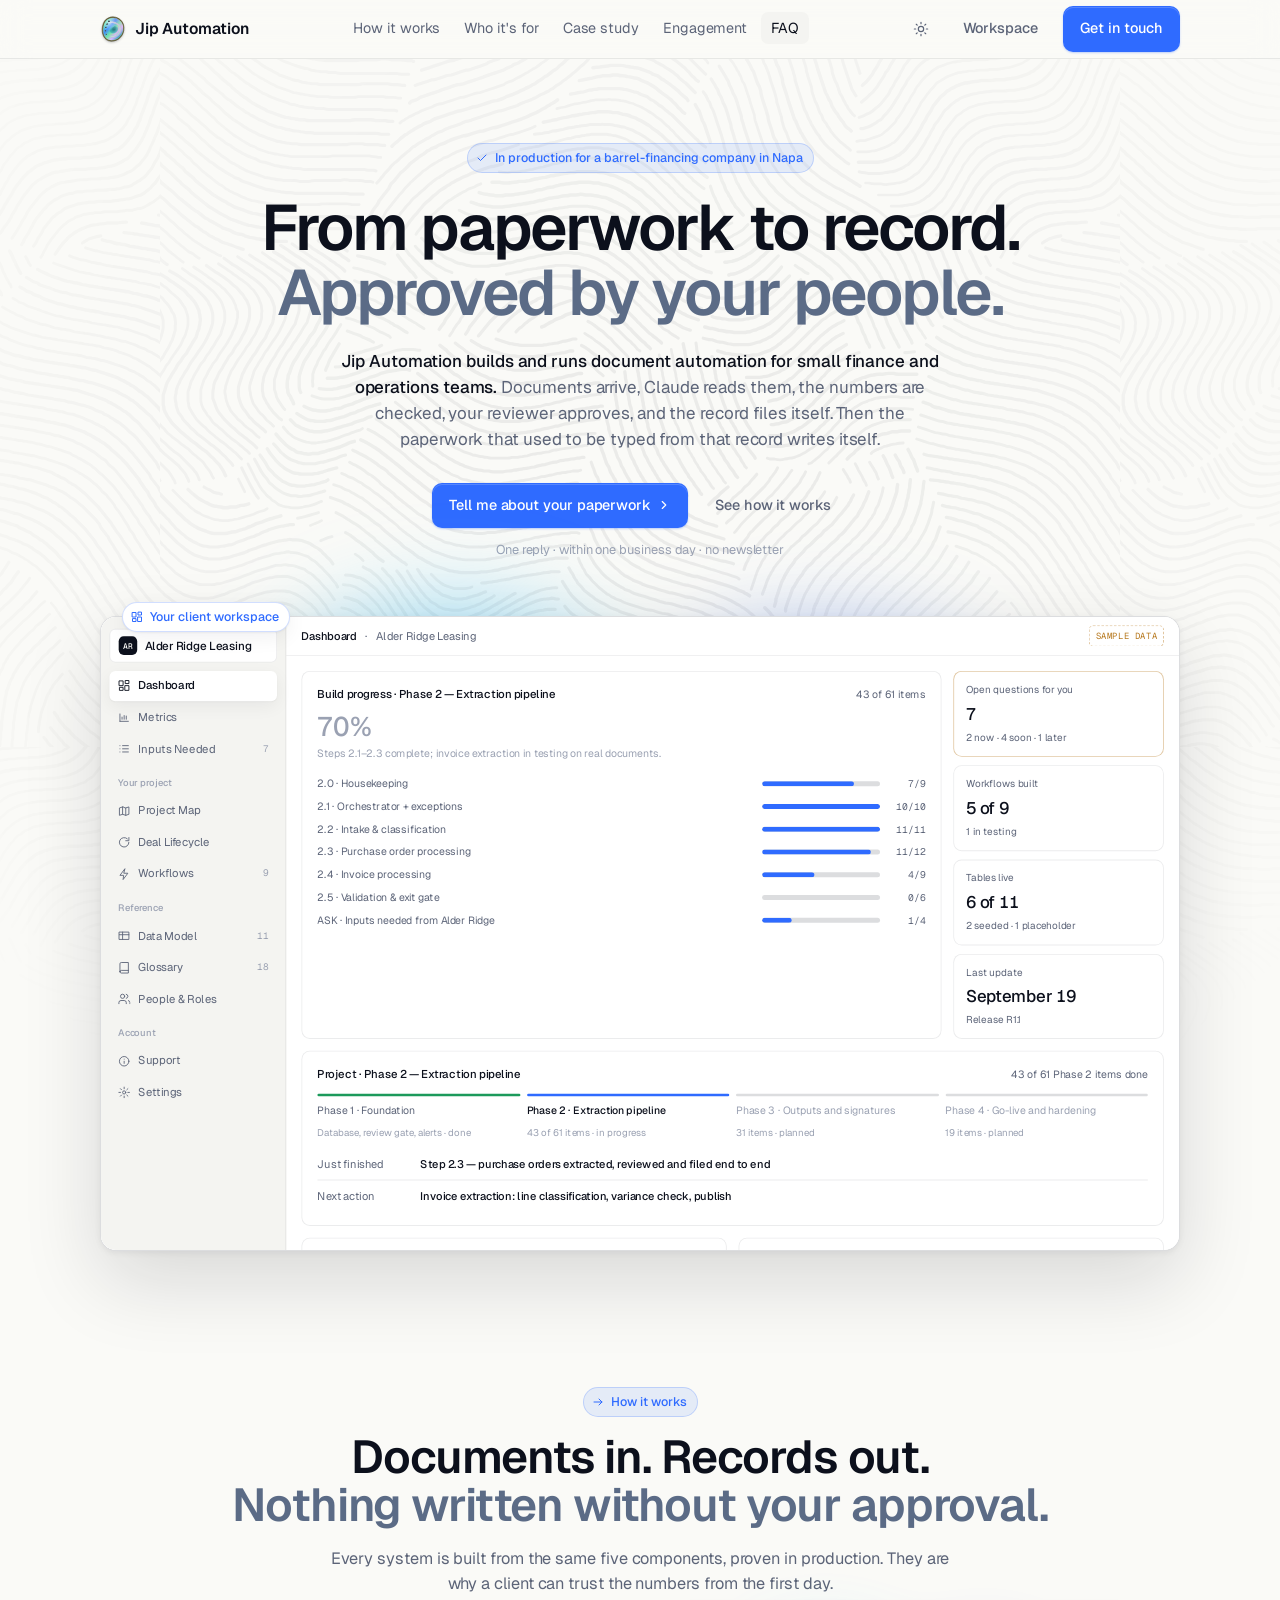
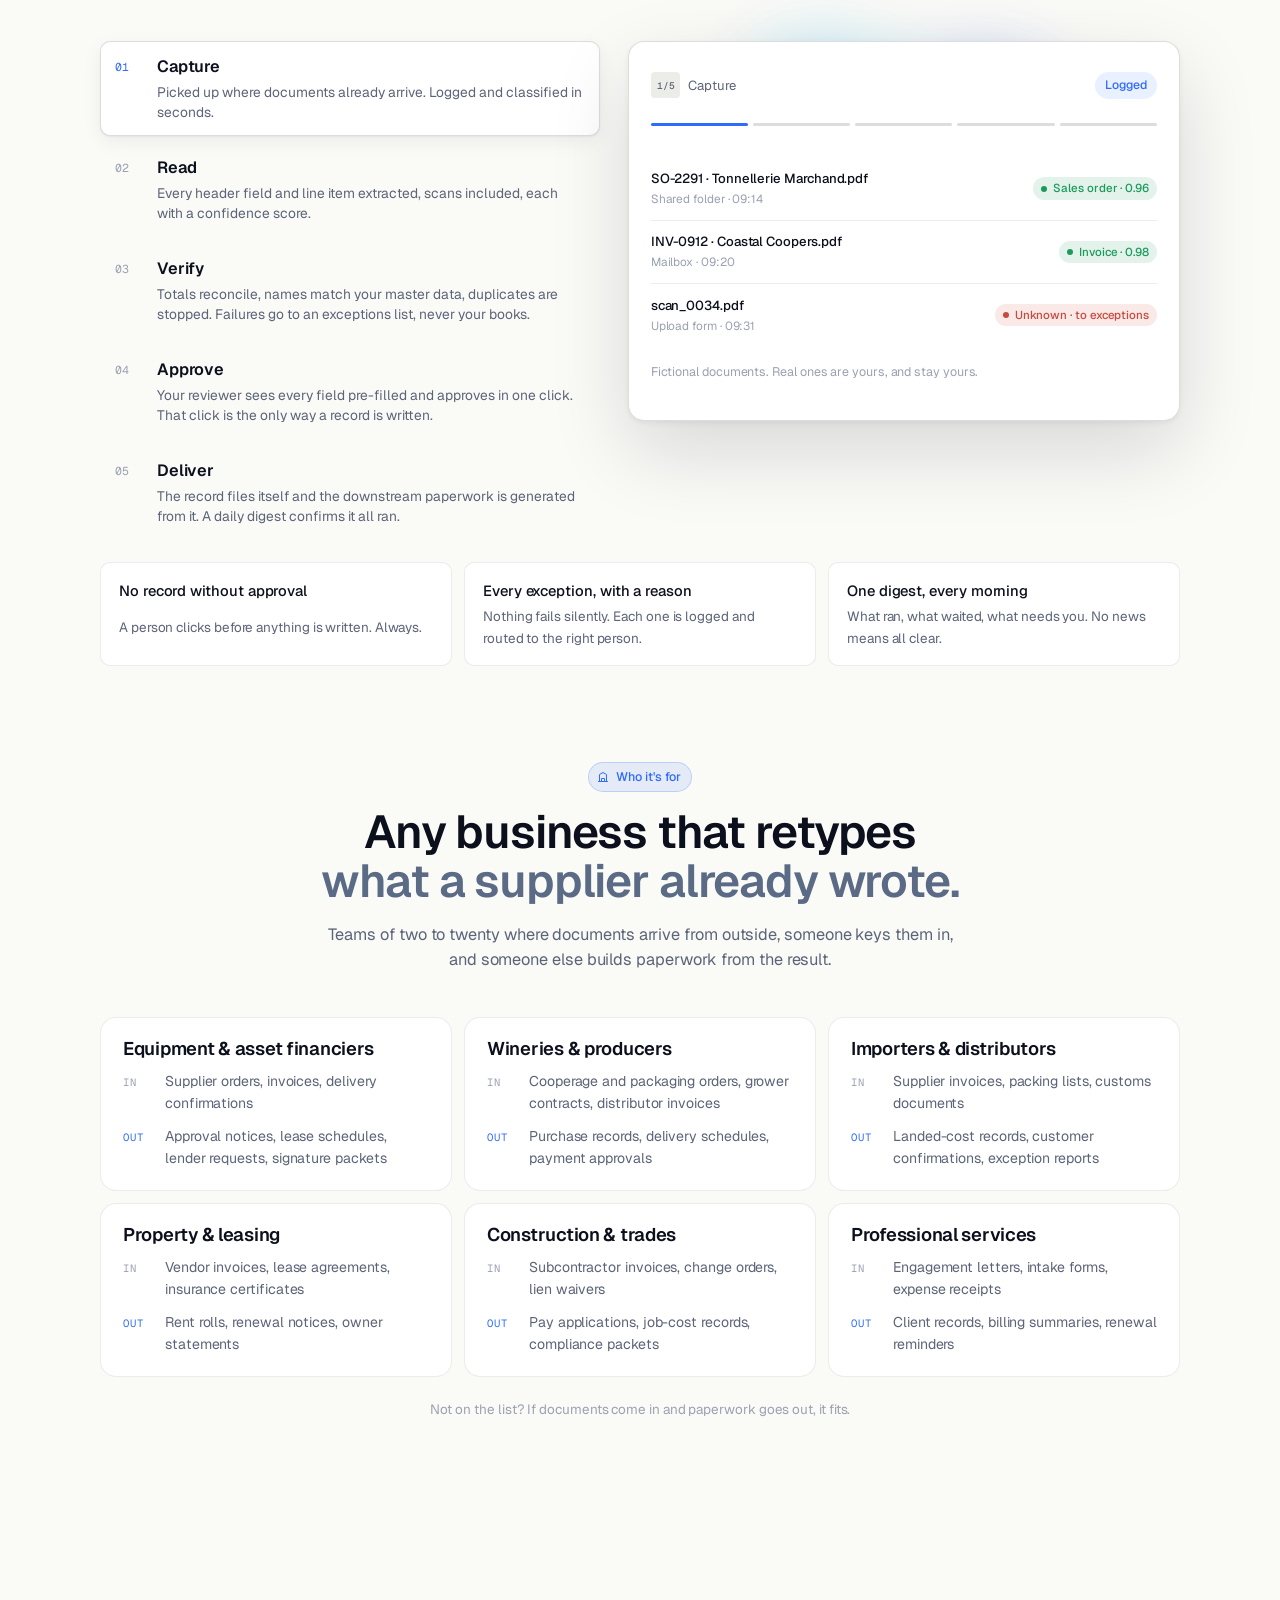
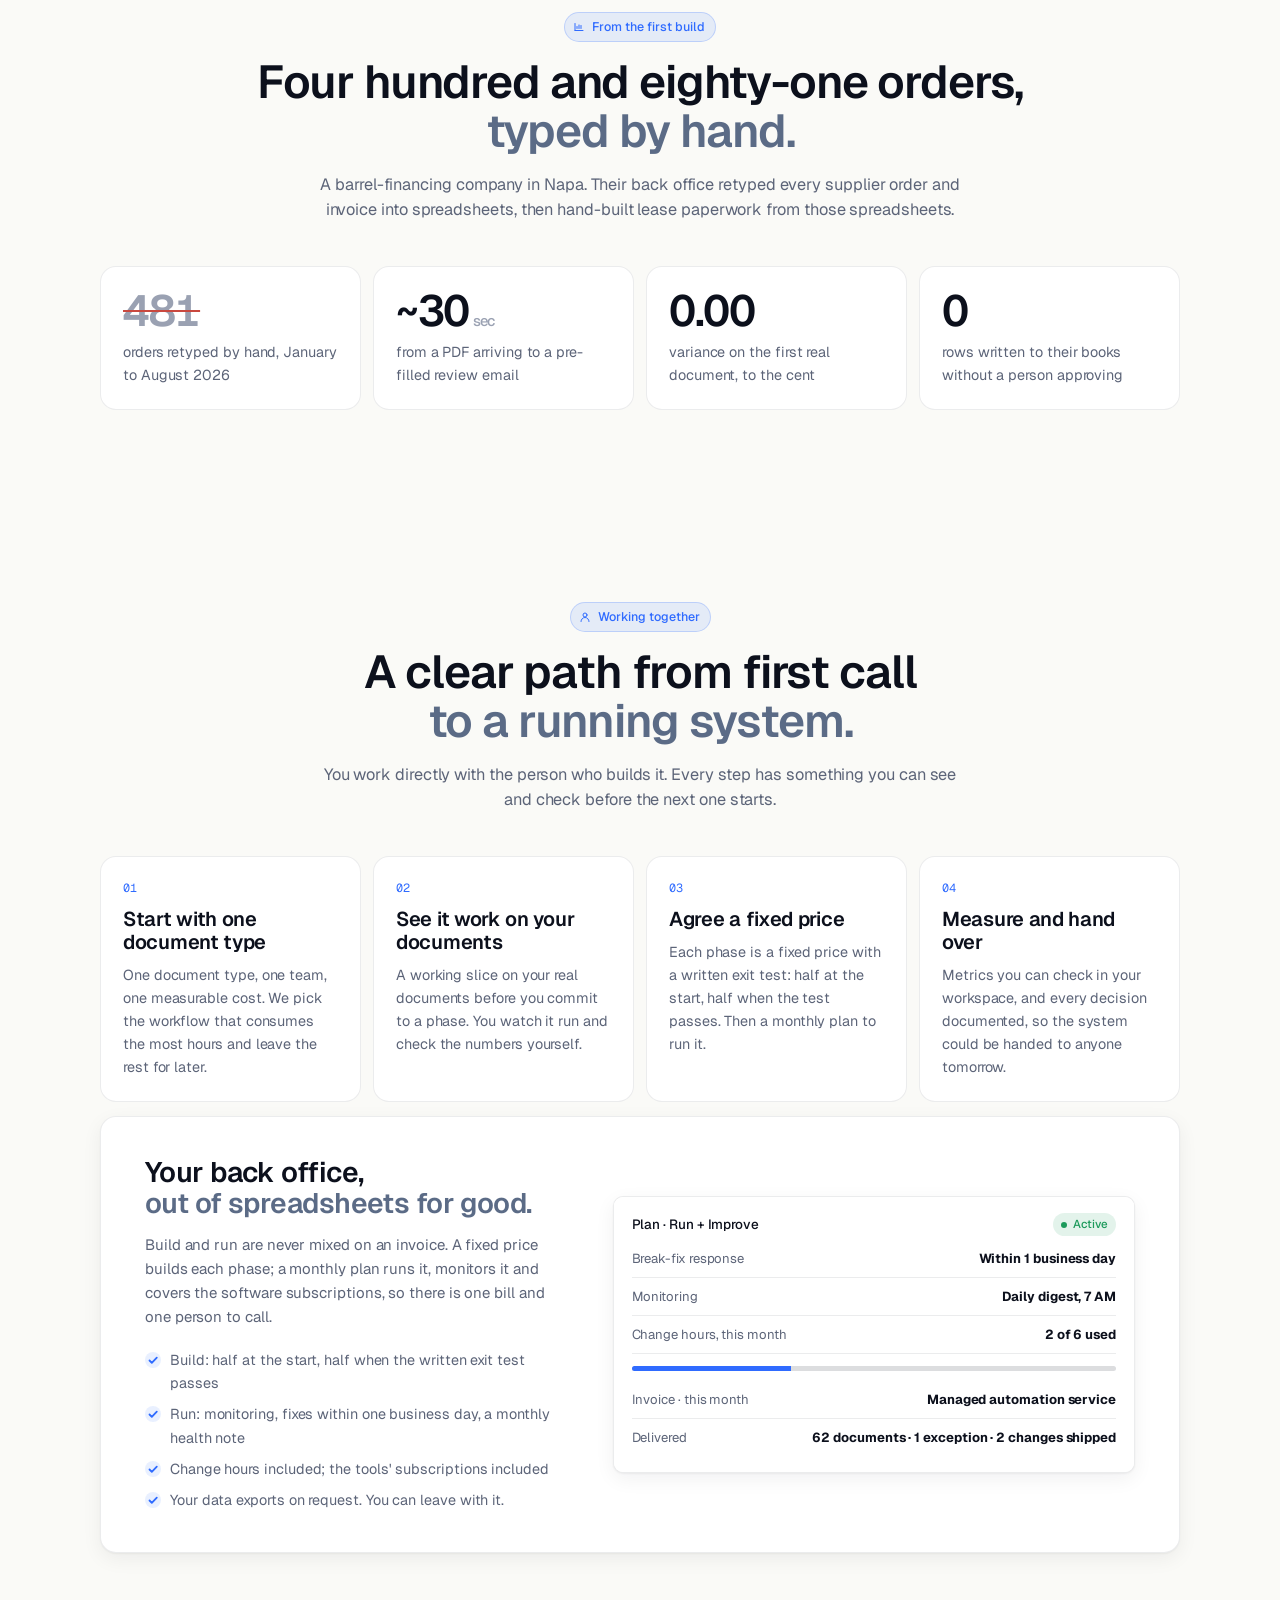
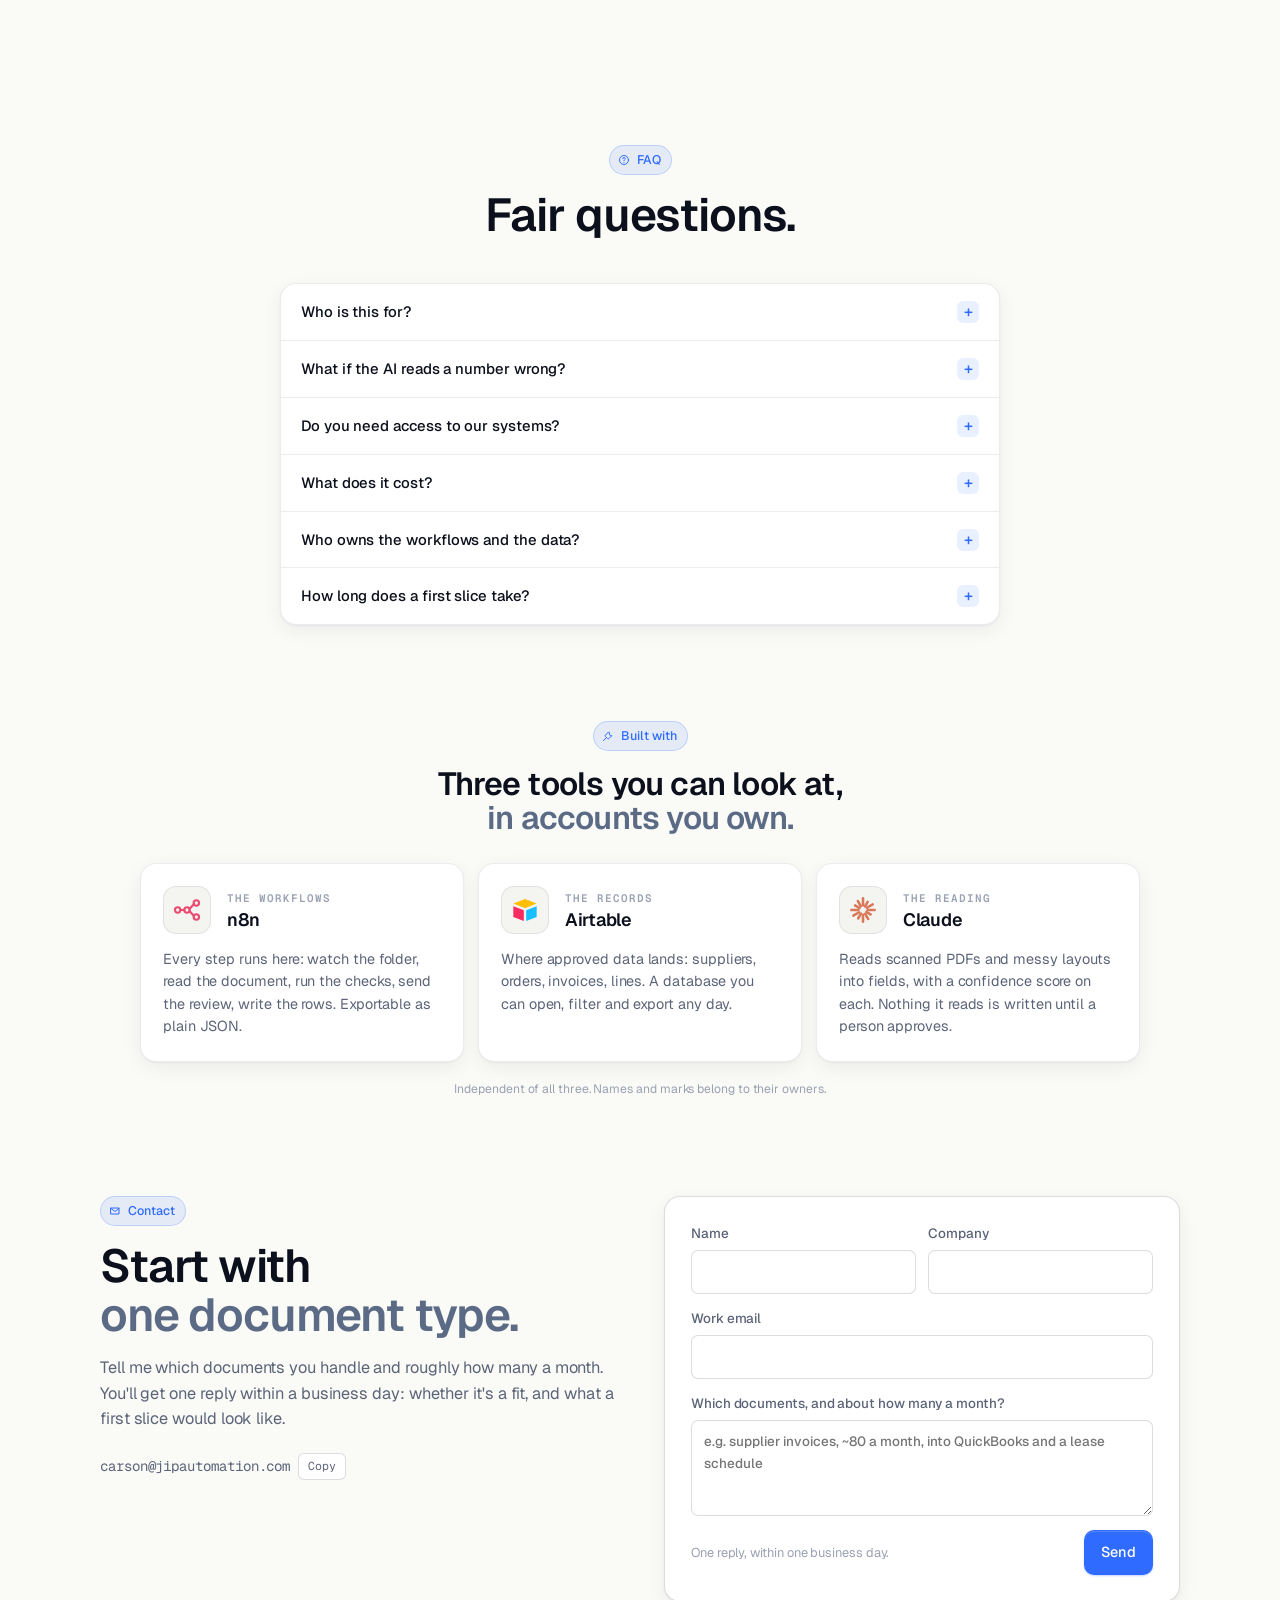
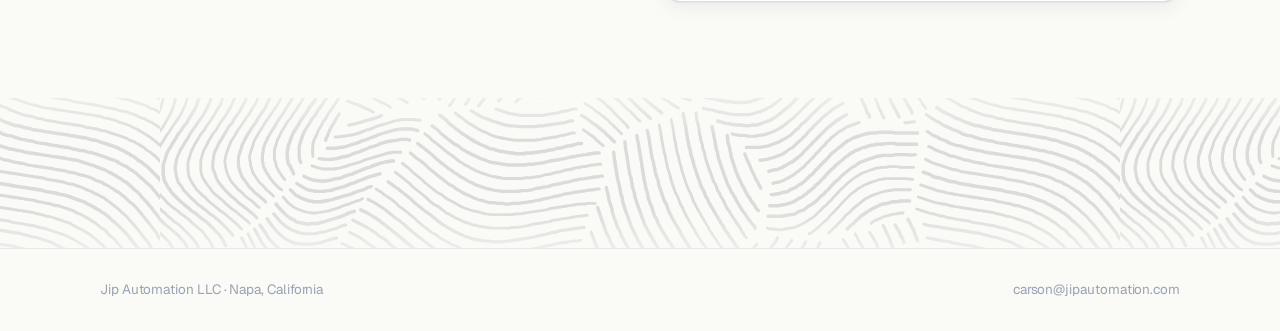
==== commit b2649a9c: "Home page: a "Built with" band for n8n, Airtable and Claude above Contact Three linked cards between" ====
--- a/index.html
+++ b/index.html
@@ -12,7 +12,7 @@
 <link rel="icon" href="/assets/favicon.svg" type="image/svg+xml">
 <link rel="preconnect" href="https://fonts.googleapis.com">
 <link rel="stylesheet" href="https://fonts.googleapis.com/css2?family=Geist:wght@300..700&family=Geist+Mono:wght@400;500&display=swap">
-<link rel="stylesheet" href="/assets/site.css?v=202609291200">
+<link rel="stylesheet" href="/assets/site.css?v=202609291830">
 <script>try{var t=localStorage.getItem('jip-theme');if(t==='light'||t==='dark')document.documentElement.dataset.theme=t;}catch(e){}document.documentElement.classList.add('js');</script>
 </head>
 <body>
@@ -231,6 +231,37 @@
         <details><summary>Who owns the workflows and the data?<i>+</i></summary><div class="a">Your data is yours, exportable any time. You get a perpetual licence to your instance of the system and full documentation, so you could run it without me.</div></details>
         <details><summary>How long does a first slice take?<i>+</i></summary><div class="a">Usually two to four weeks from the first call to a working demo on your real documents. The first client's first document type went end to end in about that.</div></details>
       </div>
+    </div>
+  </section>
+
+  <!-- tools -->
+  <section class="sec" id="tools" style="padding-top:0">
+    <div class="wrap">
+      <div class="sec-head" style="margin-bottom:28px">
+        <span class="tag"><svg viewBox="0 0 24 24"><path d="M14.7 6.3a4 4 0 0 0 5 5L14 17a2.1 2.1 0 0 1-3 0l-4-4a2.1 2.1 0 0 1 0-3l5.7-5.7z"/><path d="M3 21l6-6"/></svg>Built with</span>
+        <h2 class="h-section" style="font-size:clamp(1.4rem,2.6vw,2rem)">Three tools you can look at,<br><span class="muted">in accounts you own.</span></h2>
+      </div>
+      <div class="stack" data-reveal>
+        <a class="tool" href="https://n8n.io" target="_blank" rel="noopener">
+          <span class="mark n8n" aria-hidden="true"><svg viewBox="0 0 48 48" fill="none" stroke="#EA4B71" stroke-width="3.6" stroke-linecap="round"><circle cx="8" cy="24" r="4.6"/><circle cx="24" cy="24" r="4.6"/><circle cx="40" cy="12" r="4.6"/><circle cx="40" cy="36" r="4.6"/><path d="M12.6 24h6.8M28.2 22.4 36 13.8M28.2 25.6 36 34.2"/></svg></span>
+          <span class="role">The workflows</span>
+          <h3>n8n</h3>
+          <p>Every step runs here: watch the folder, read the document, run the checks, send the review, write the rows. Exportable as plain JSON.</p>
+        </a>
+        <a class="tool" href="https://airtable.com" target="_blank" rel="noopener">
+          <span class="mark airtable" aria-hidden="true"><svg viewBox="0 0 48 48"><path d="M24 5 44 13 24 21 4 13z" fill="#FFBF00"/><path d="M4 17.5 22 24.6V43L4 35.8z" fill="#F82B60"/><path d="M44 17.5 26 24.6V43l18-7.2z" fill="#18BFFF"/></svg></span>
+          <span class="role">The records</span>
+          <h3>Airtable</h3>
+          <p>Where approved data lands: suppliers, orders, invoices, lines. A database you can open, filter and export any day.</p>
+        </a>
+        <a class="tool" href="https://claude.com" target="_blank" rel="noopener">
+          <span class="mark claude" aria-hidden="true"><svg viewBox="0 0 48 48" stroke="#D97757" stroke-width="4.4" stroke-linecap="round"><g transform="translate(24 24)"><path d="M0-8v-12"/><path d="M0-8v-12" transform="rotate(30)  scale(1 .82)"/><path d="M0-8v-12" transform="rotate(60)  scale(1 .96)"/><path d="M0-8v-12" transform="rotate(90)"/><path d="M0-8v-12" transform="rotate(120) scale(1 .78)"/><path d="M0-8v-12" transform="rotate(150) scale(1 .9)"/><path d="M0-8v-12" transform="rotate(180)"/><path d="M0-8v-12" transform="rotate(210) scale(1 .84)"/><path d="M0-8v-12" transform="rotate(240) scale(1 .96)"/><path d="M0-8v-12" transform="rotate(270)"/><path d="M0-8v-12" transform="rotate(300) scale(1 .8)"/><path d="M0-8v-12" transform="rotate(330) scale(1 .9)"/></g></svg></span>
+          <span class="role">The reading</span>
+          <h3>Claude</h3>
+          <p>Reads scanned PDFs and messy layouts into fields, with a confidence score on each. Nothing it reads is written until a person approves.</p>
+        </a>
+      </div>
+      <p class="stack-note">Independent of all three. Names and marks belong to their owners.</p>
     </div>
   </section>
 
@@ -361,6 +392,6 @@
           </div>
         </div>
       </div></div></template>
-<script src="/assets/site.js?v=202609291200"></script>
+<script src="/assets/site.js?v=202609291830"></script>
 </body>
 </html>
--- a/assets/site.css
+++ b/assets/site.css
@@ -209,6 +209,18 @@
 .faq summary i{flex:none;width:22px;height:22px;border-radius:6px;background:var(--accent-soft);color:var(--accent);display:grid;place-items:center;font-style:normal;font-size:1rem;line-height:1;transition:transform .2s}
 .faq details[open] summary i{transform:rotate(45deg)}
 .faq .a{padding:0 20px 18px;color:var(--ink-2);font-size:.92rem;max-width:60ch}
+
+/* ---------- Built with (tools) ---------- */
+.stack{display:grid;grid-template-columns:repeat(3,1fr);gap:14px;max-width:1000px;margin-inline:auto}
+.stack .tool{position:relative;display:grid;grid-template-columns:auto 1fr;grid-template-rows:auto auto auto;column-gap:16px;align-content:start;padding:22px 22px 24px;background:var(--surface);border:1px solid var(--line);border-radius:var(--r);box-shadow:var(--shadow-1);text-decoration:none;color:inherit;transition:transform .25s,box-shadow .25s,border-color .25s}
+.stack .tool:hover{transform:translateY(-2px);box-shadow:var(--shadow-2);border-color:var(--line-2)}
+.stack .mark{grid-row:1/3;width:48px;height:48px;border-radius:13px;background:var(--surface-2);border:1px solid var(--line);display:grid;place-items:center}
+.stack .mark svg{width:28px;height:28px;display:block}
+.stack .role{grid-column:2;align-self:end;font-family:var(--f-mono);font-size:.68rem;font-weight:600;letter-spacing:.09em;text-transform:uppercase;color:var(--ink-3)}
+.stack h3{grid-column:2;align-self:start;font-family:var(--f-display);font-weight:600;font-size:1.12rem;letter-spacing:-.015em;line-height:1.2;margin-top:2px}
+.stack p{grid-column:1/-1;margin-top:14px;color:var(--ink-2);font-size:.9rem;line-height:1.55}
+.stack-note{margin-top:18px;text-align:center;font-size:.76rem;color:var(--ink-3)}
+@media (max-width:760px){.stack{grid-template-columns:1fr}.stack .tool{padding:18px 18px 20px}}
 
 /* ---------- Contact ---------- */
 .contact{display:grid;grid-template-columns:1fr 1fr;gap:48px;align-items:start}
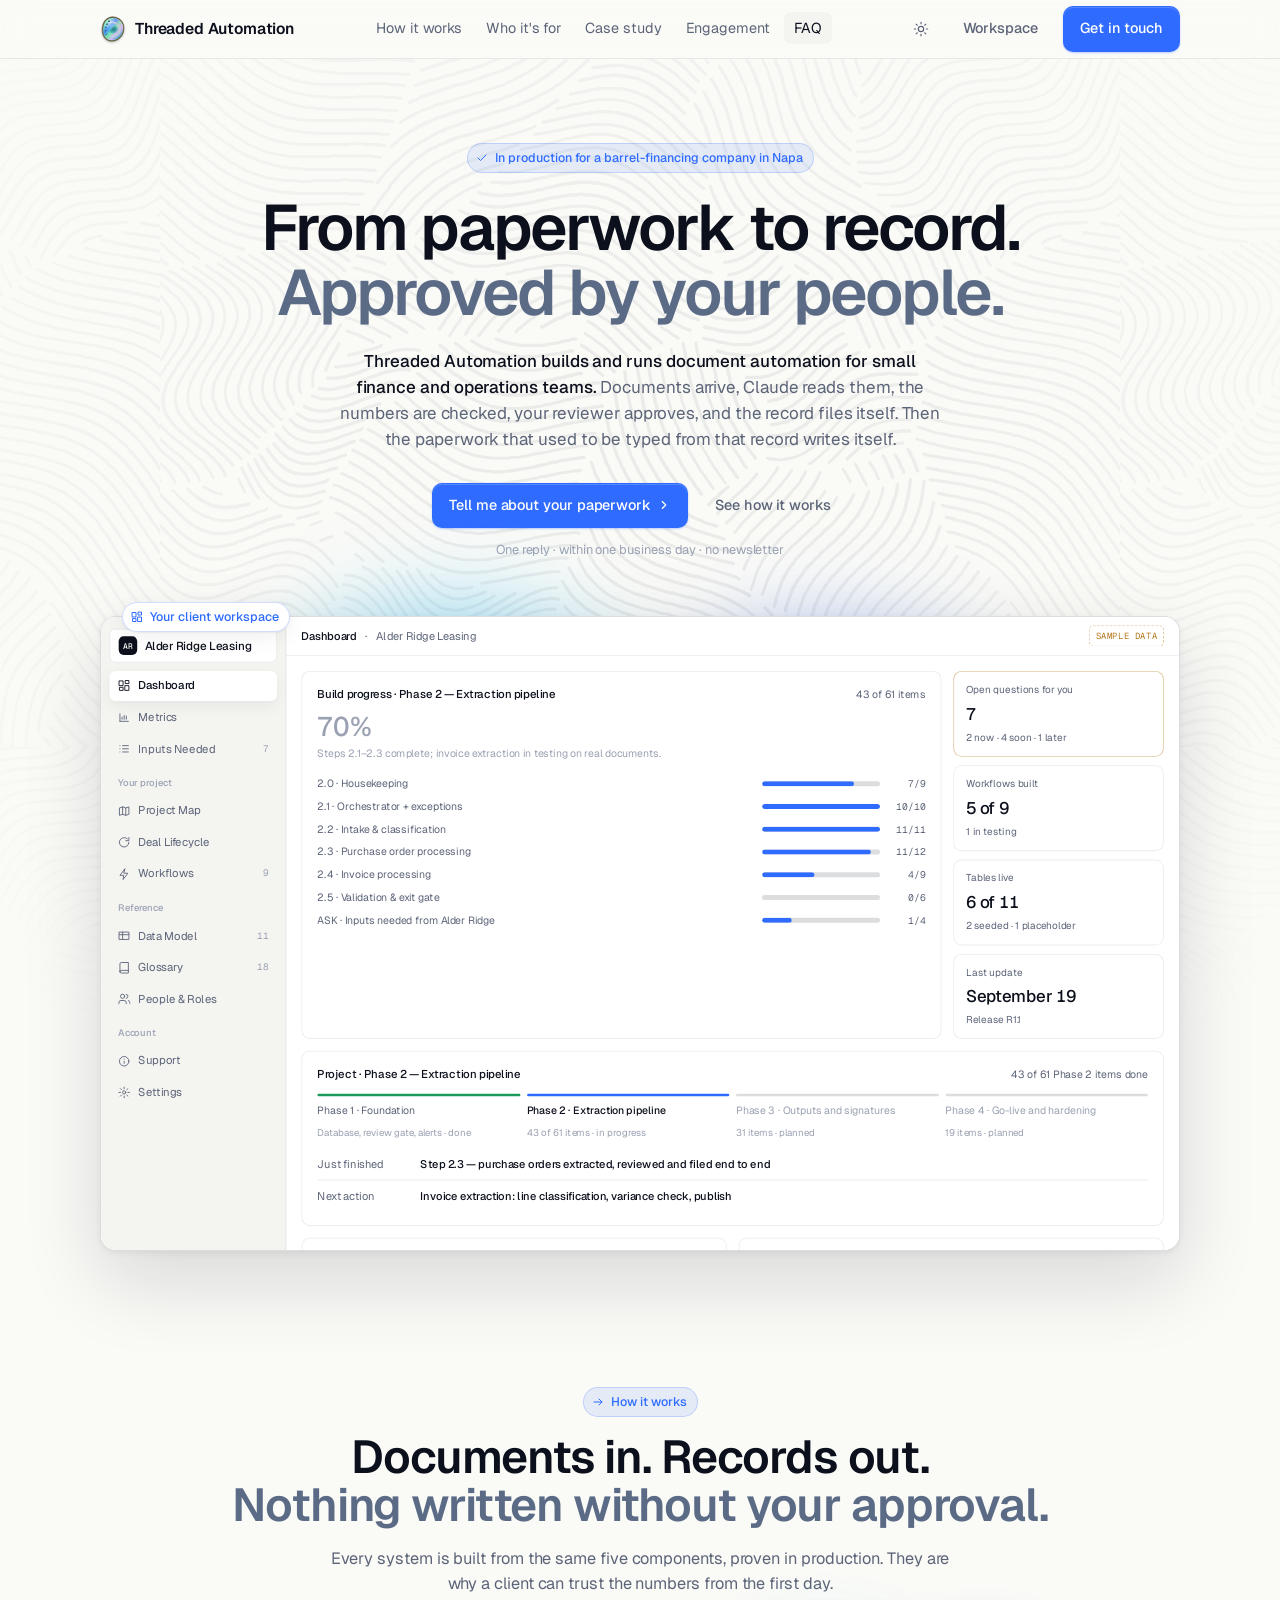
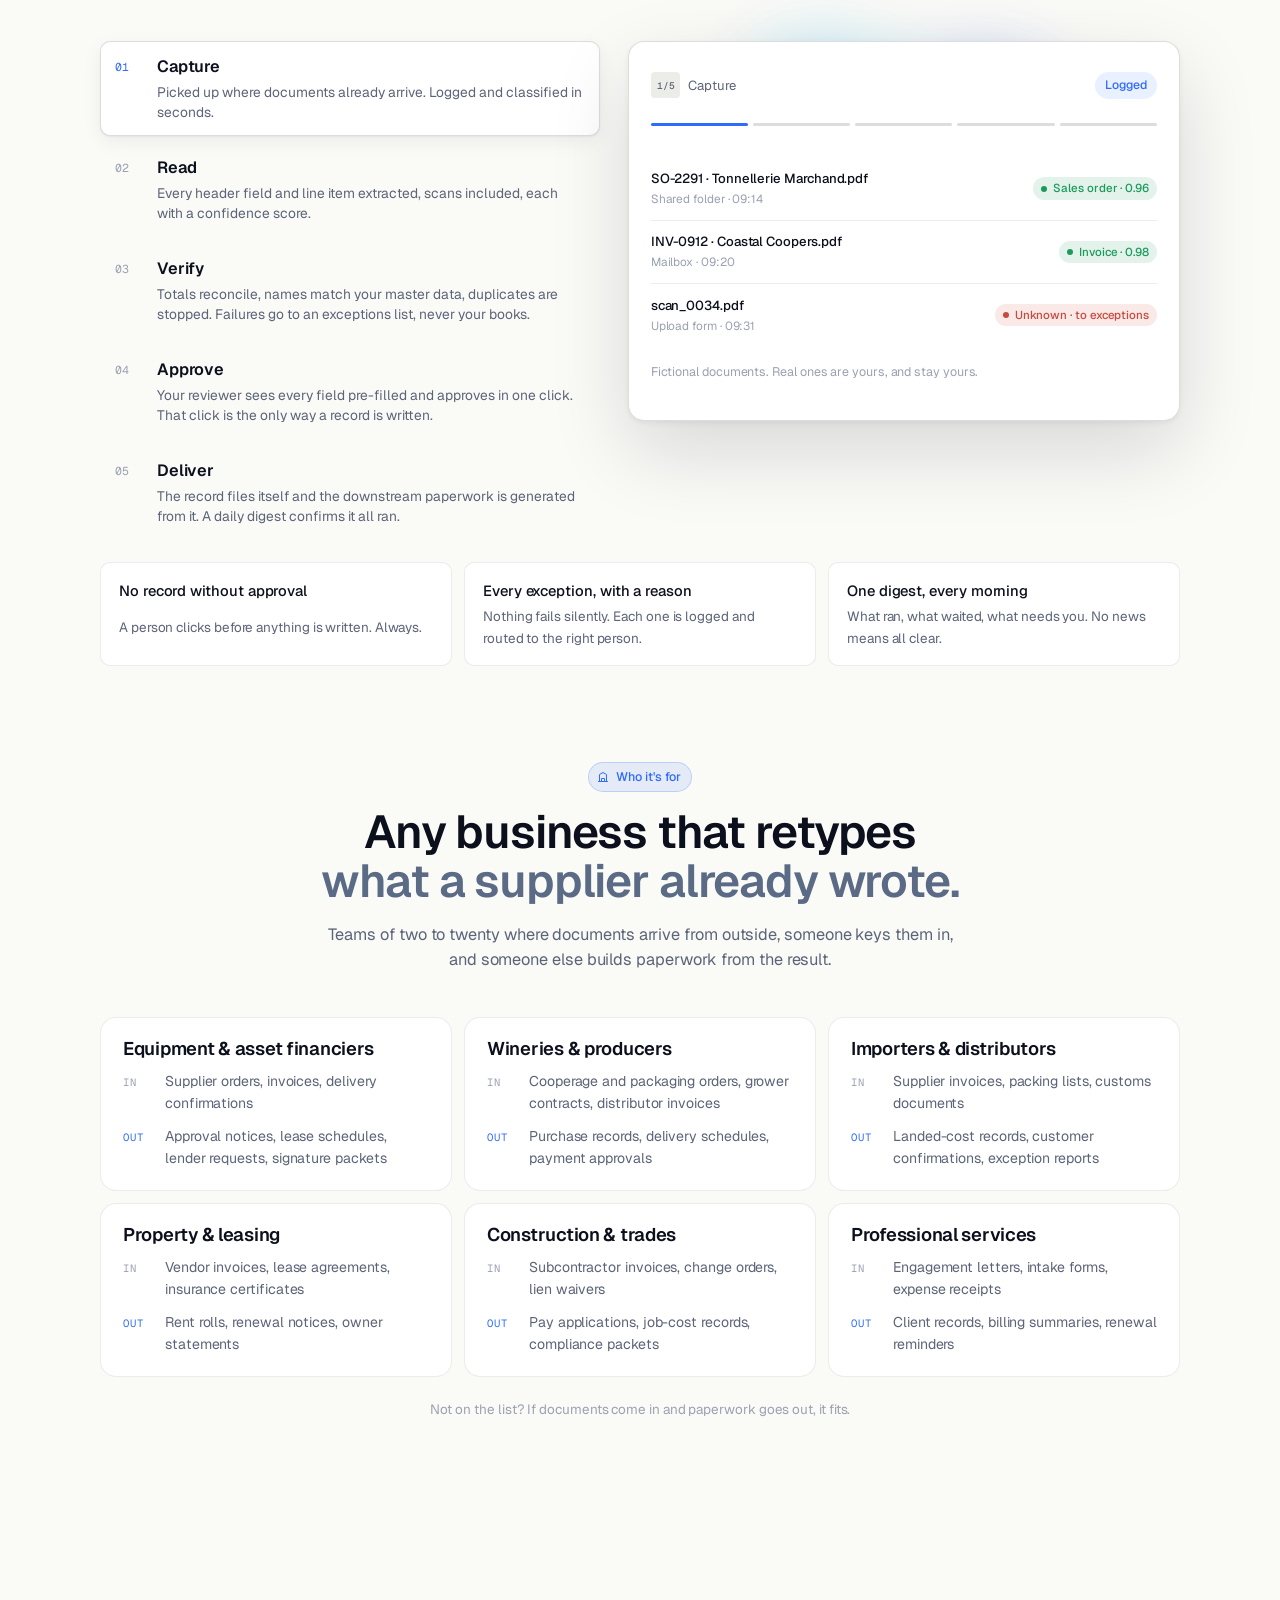
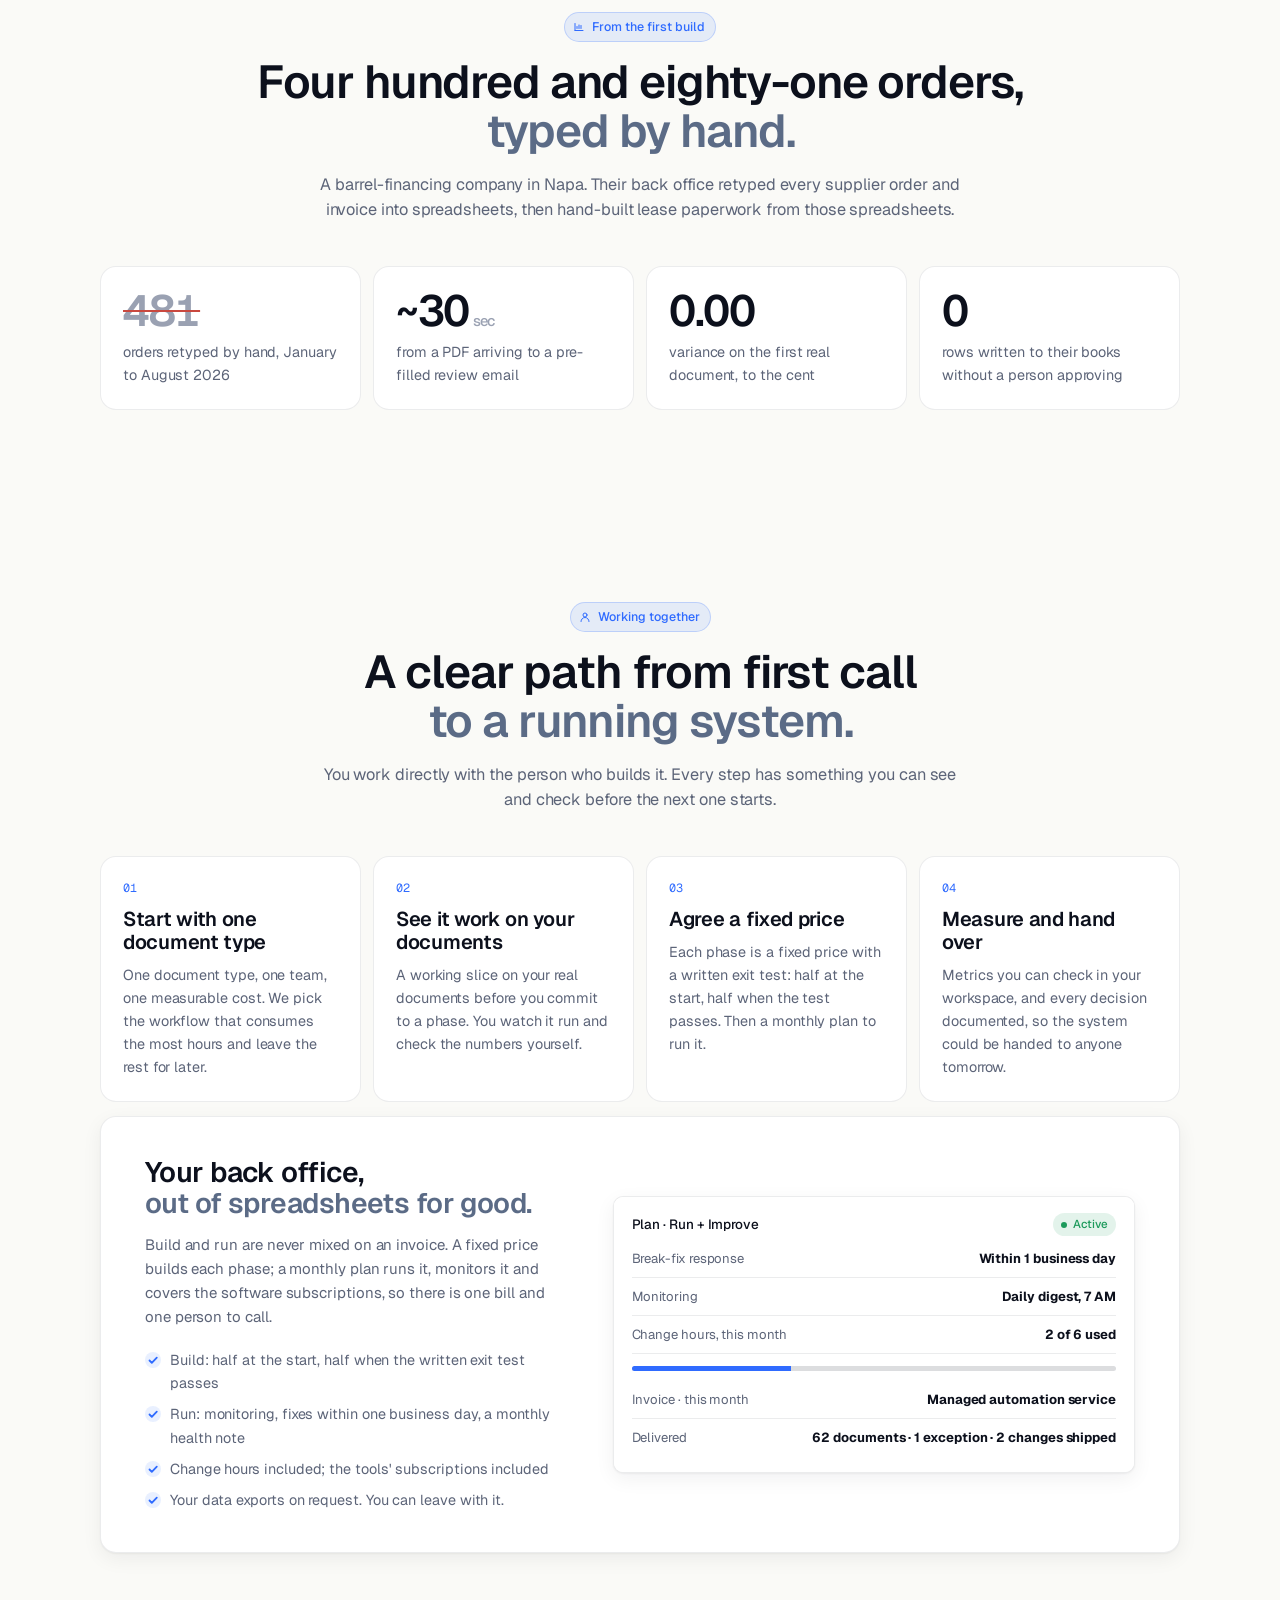
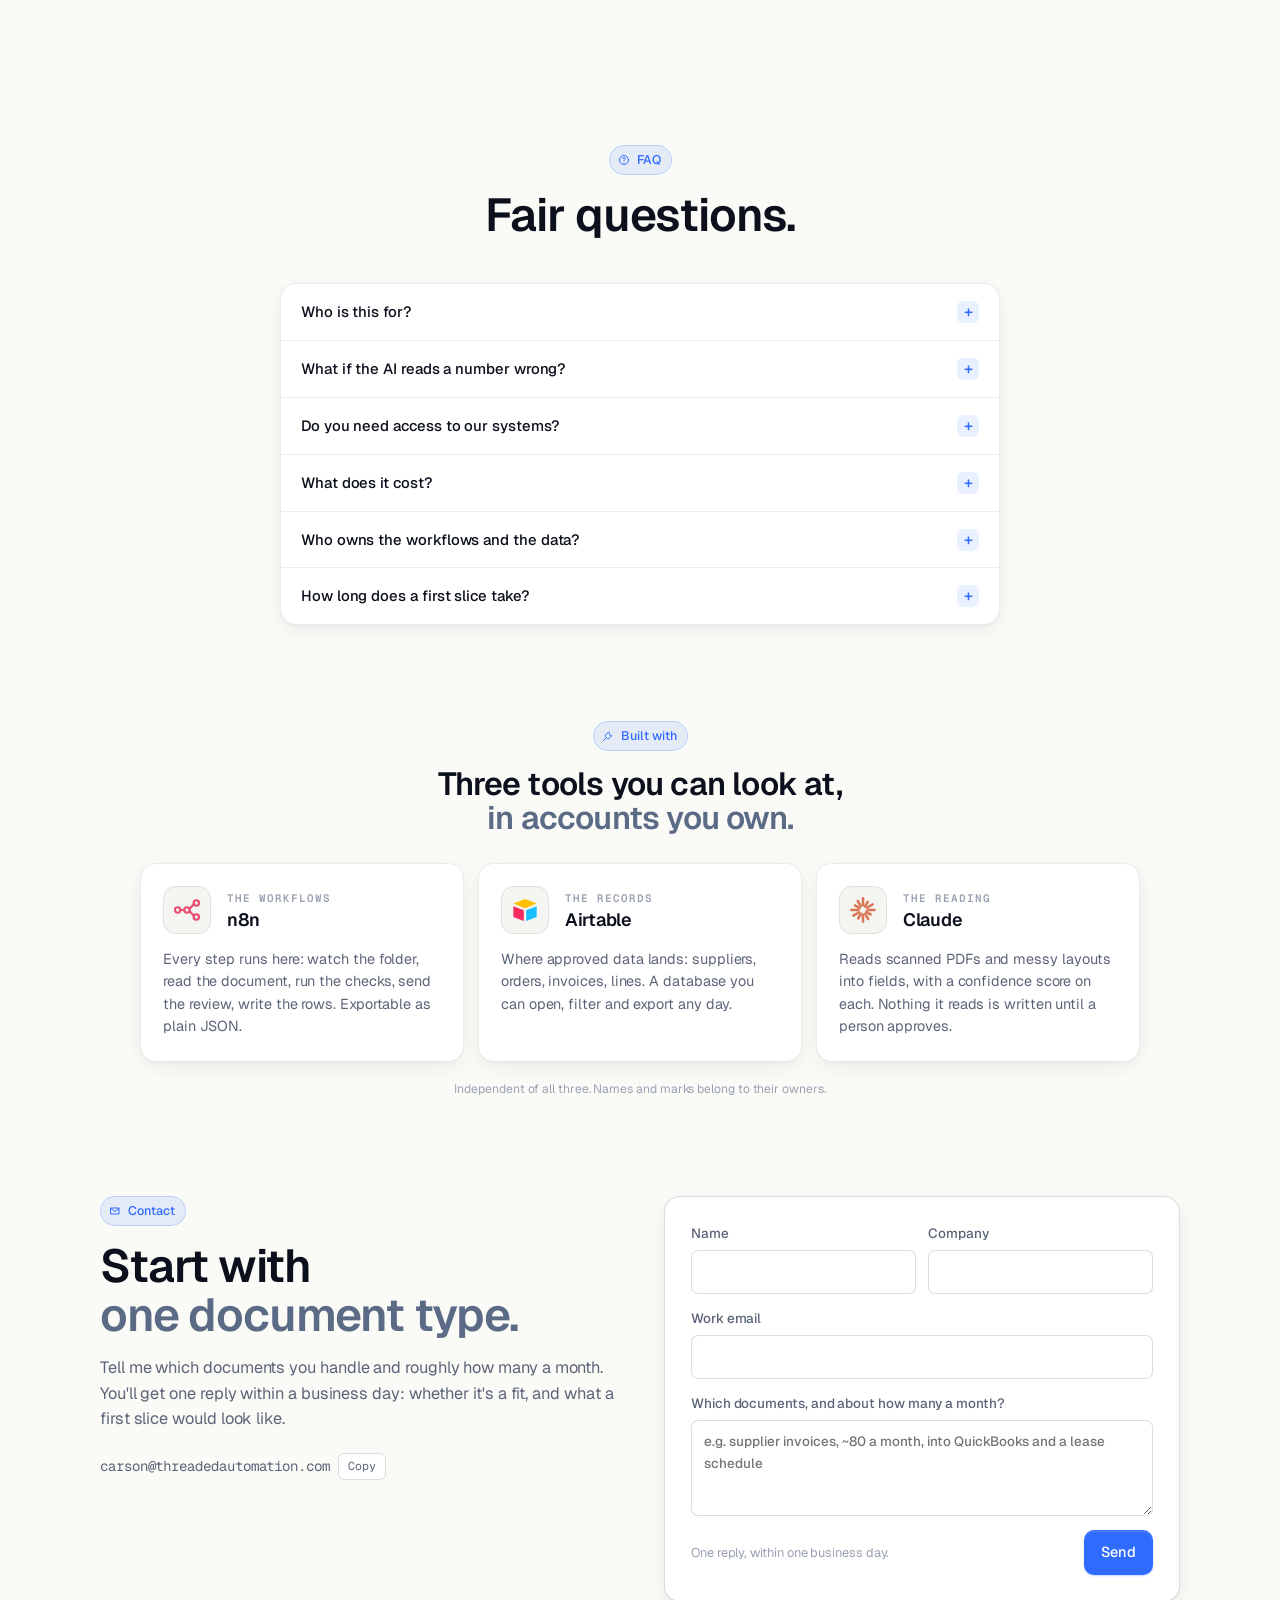
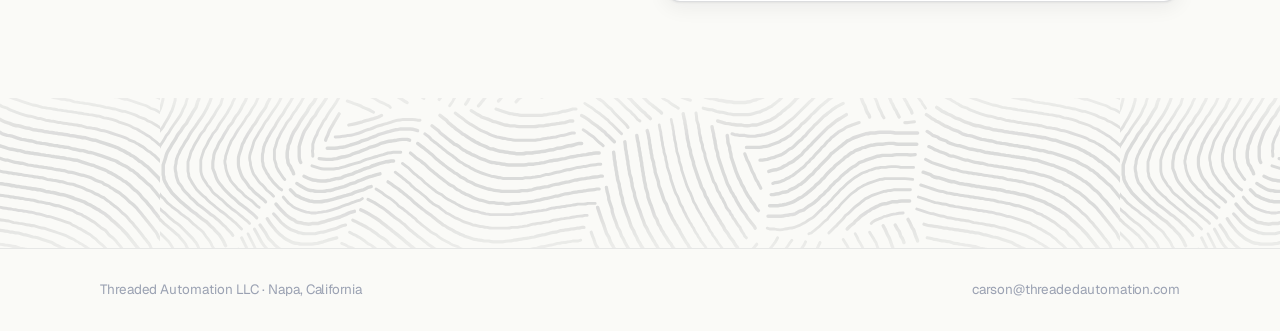
==== commit f72b380c: "Rebrand the site to Threaded Automation Every visible Jip Automation name becomes Threaded Automatio" ====
--- a/index.html
+++ b/index.html
@@ -3,23 +3,23 @@
 <head>
 <meta charset="utf-8">
 <meta name="viewport" content="width=device-width, initial-scale=1, viewport-fit=cover">
-<title>Jip Automation</title>
+<title>Threaded Automation</title>
 <meta name="description" content="Document automation for small finance and operations teams: documents arrive, Claude reads them, the numbers are checked, your reviewer approves, the record files itself and the paperwork writes itself.">
-<meta property="og:title" content="Jip Automation">
+<meta property="og:title" content="Threaded Automation">
 <meta property="og:description" content="Document automation for small finance and operations teams: documents arrive, Claude reads them, the numbers are checked, your reviewer approves, the record files itself and the paperwork writes itself.">
 <meta name="theme-color" content="#FAFAF7" media="(prefers-color-scheme: light)">
 <meta name="theme-color" content="#09090B" media="(prefers-color-scheme: dark)">
 <link rel="icon" href="/assets/favicon.svg" type="image/svg+xml">
 <link rel="preconnect" href="https://fonts.googleapis.com">
 <link rel="stylesheet" href="https://fonts.googleapis.com/css2?family=Geist:wght@300..700&family=Geist+Mono:wght@400;500&display=swap">
-<link rel="stylesheet" href="/assets/site.css?v=202609291830">
+<link rel="stylesheet" href="/assets/site.css?v=202609292300">
 <script>try{var t=localStorage.getItem('jip-theme');if(t==='light'||t==='dark')document.documentElement.dataset.theme=t;}catch(e){}document.documentElement.classList.add('js');</script>
 </head>
 <body>
 <div class="scrollbar" aria-hidden="true"></div>
 <nav class="nav" aria-label="Site">
   <div class="wrap">
-    <a class="brand" href="/"><img class="mark" src="/assets/brand/abalone.svg" alt="" width="28" height="28">Jip Automation</a>
+    <a class="brand" href="/"><img class="mark" src="/assets/brand/abalone.svg" alt="" width="28" height="28">Threaded Automation</a>
     <ul id="navlinks">
       <li><a href="#how">How it works</a></li>
       <li><a href="#fit">Who it's for</a></li>
@@ -43,7 +43,7 @@
     <div class="wrap">
       <span class="tag"><svg viewBox="0 0 24 24"><path d="M20 6 9 17l-5-5"/></svg>In production for a barrel-financing company in Napa</span>
       <h1 class="h-display">From paperwork to record.<span class="muted">Approved by your people.</span></h1>
-      <p class="sub"><b>Jip Automation builds and runs document automation for small finance and operations teams.</b> Documents arrive, Claude reads them, the numbers are checked, your reviewer approves, and the record files itself. Then the paperwork that used to be typed from that record writes itself.</p>
+      <p class="sub"><b>Threaded Automation builds and runs document automation for small finance and operations teams.</b> Documents arrive, Claude reads them, the numbers are checked, your reviewer approves, and the record files itself. Then the paperwork that used to be typed from that record writes itself.</p>
       <div class="cta">
         <a class="btn primary" href="#contact">Tell me about your paperwork <svg viewBox="0 0 24 24"><path d="M9 6l6 6-6 6"/></svg></a>
         <a class="btn ghost" href="#how">See how it works</a>
@@ -272,7 +272,7 @@
         <span class="tag"><svg viewBox="0 0 24 24"><path d="M4 6h16v12H4zM4 7l8 6 8-6"/></svg>Contact</span>
         <h2 class="h-section" style="margin-top:16px">Start with<br><span class="muted">one document type.</span></h2>
         <p class="sub" style="margin-top:16px">Tell me which documents you handle and roughly how many a month. You'll get one reply within a business day: whether it's a fit, and what a first slice would look like.</p>
-        <div class="copyline"><span id="email">carson@jipautomation.com</span><button type="button" id="copyBtn">Copy</button></div>
+        <div class="copyline"><span id="email">carson@threadedautomation.com</span><button type="button" id="copyBtn">Copy</button></div>
       </div>
       <form class="form" id="lead" novalidate data-reveal>
         <div class="two hide-when-sent">
@@ -290,8 +290,8 @@
   <div class="flow-band" aria-hidden="true"><div class="flow"></div></div>
   <footer>
     <div class="wrap">
-      <span>Jip Automation LLC · Napa, California</span>
-      <span>carson@jipautomation.com</span>
+      <span>Threaded Automation LLC · Napa, California</span>
+      <span>carson@threadedautomation.com</span>
     </div>
   </footer>
 </main>
@@ -392,6 +392,6 @@
           </div>
         </div>
       </div></div></template>
-<script src="/assets/site.js?v=202609291830"></script>
+<script src="/assets/site.js?v=202609292300"></script>
 </body>
 </html>
--- a/assets/site.css
+++ b/assets/site.css
@@ -1,4 +1,4 @@
-/* Jip Automation — site styles. Planes: ground=body, field=glows, surface=cards/UI, float=nav/pills/hero shot */
+/* Threaded Automation — site styles. Planes: ground=body, field=glows, surface=cards/UI, float=nav/pills/hero shot */
 
 /* Planes: ground = body · field = glows behind screenshots · surface = white cards/UI · float = nav, pills, hero shot */
 :root{
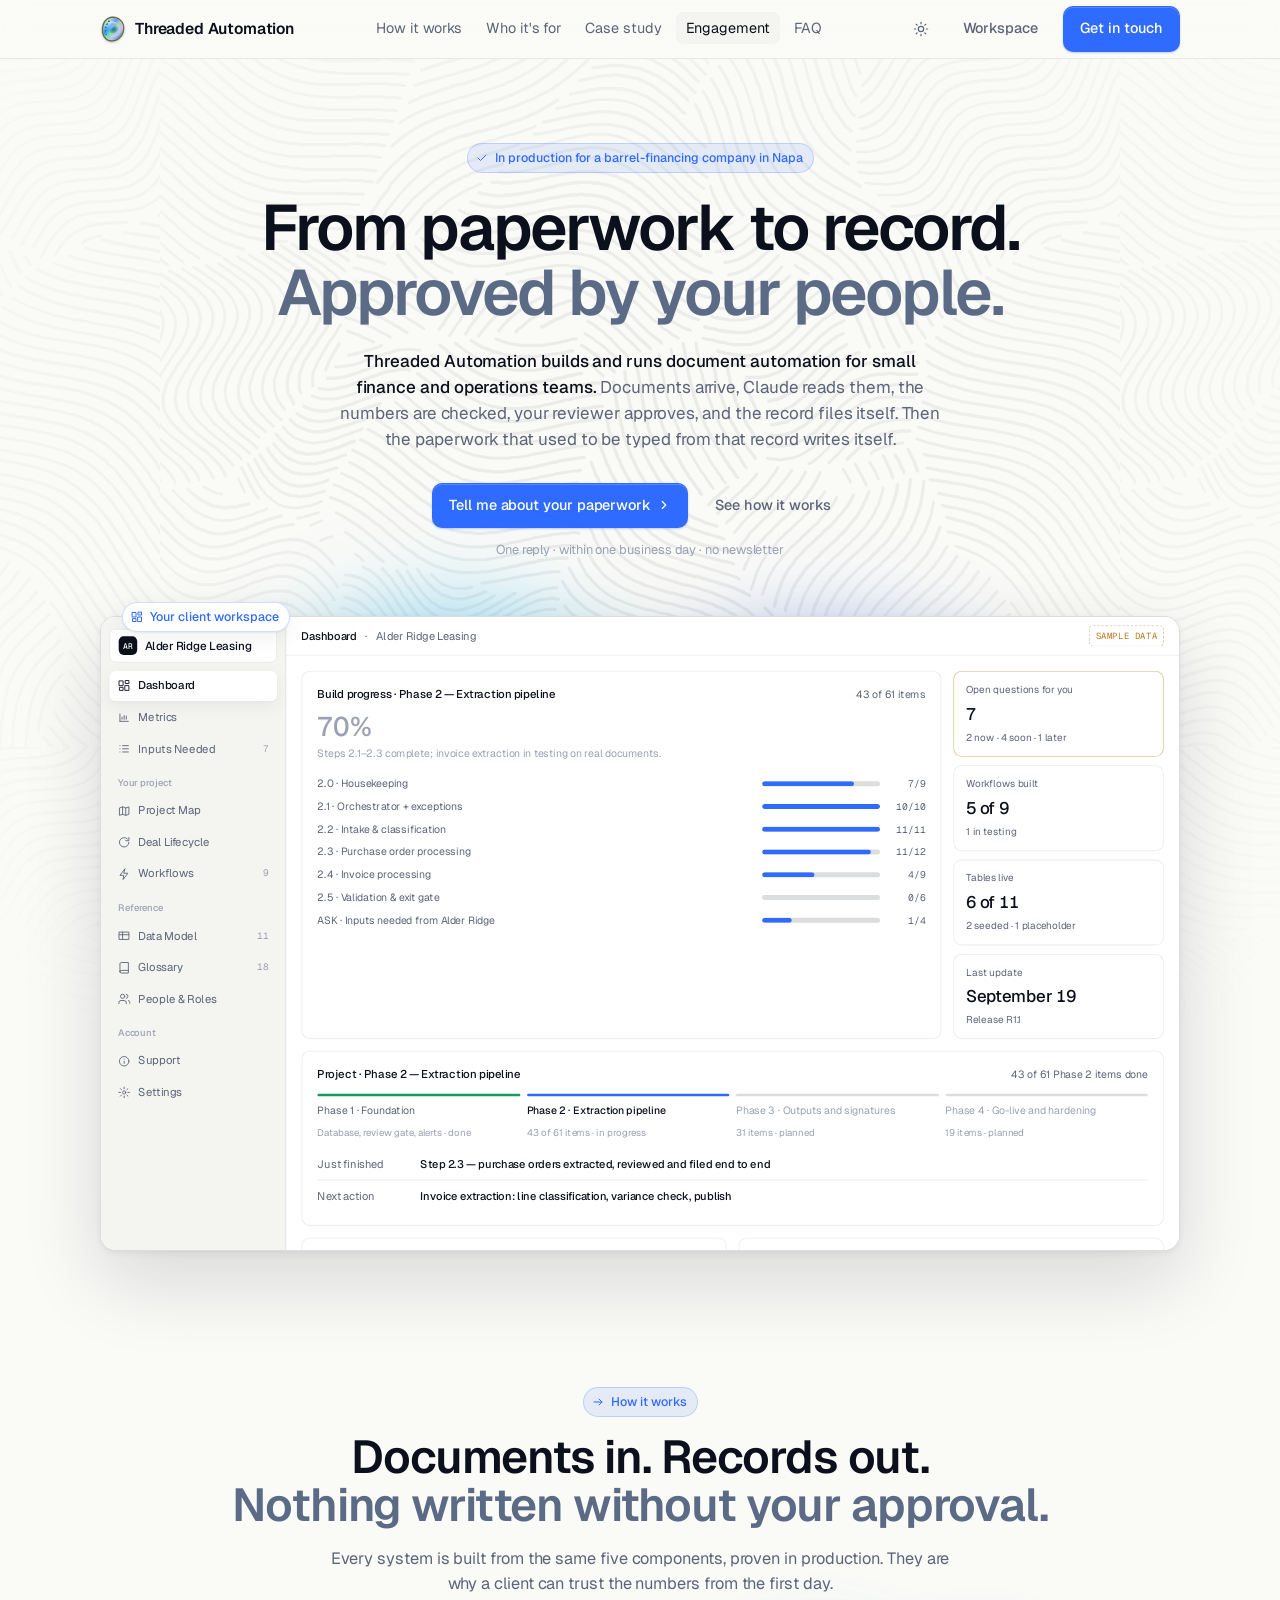
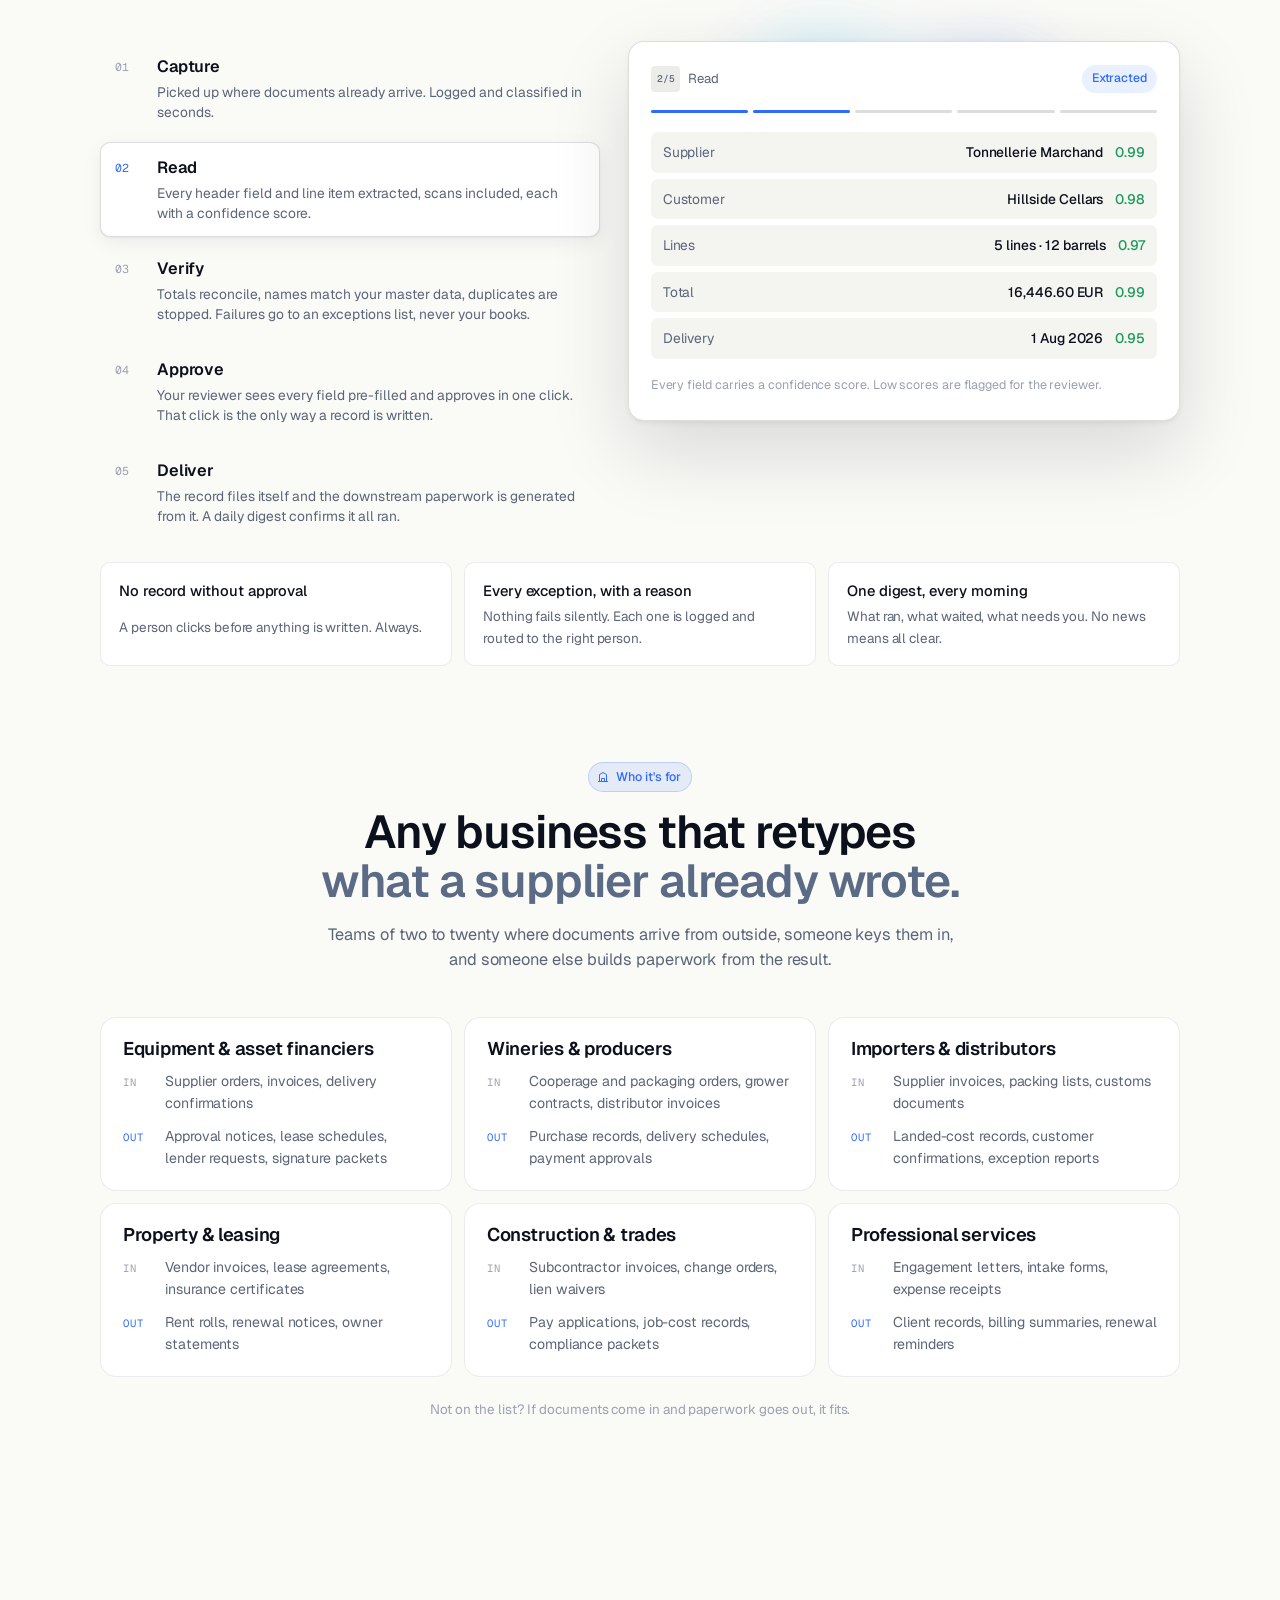
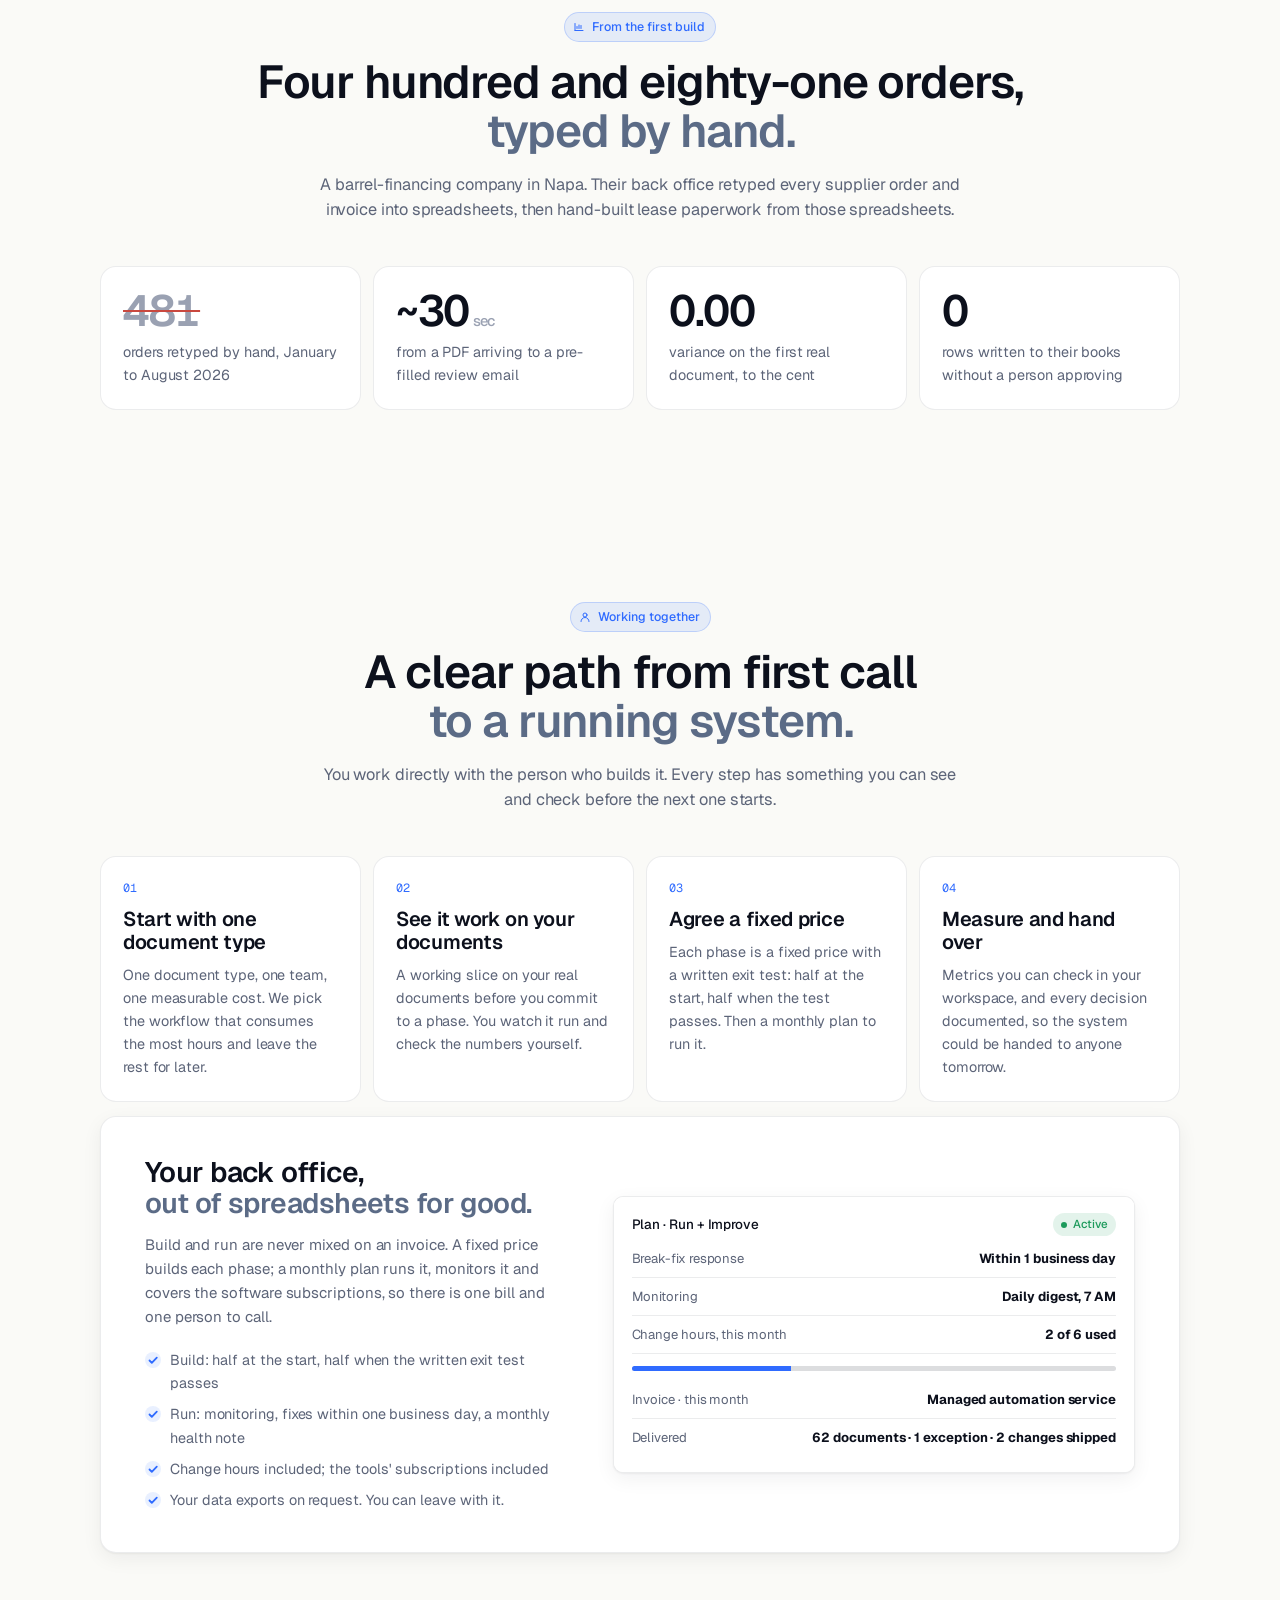
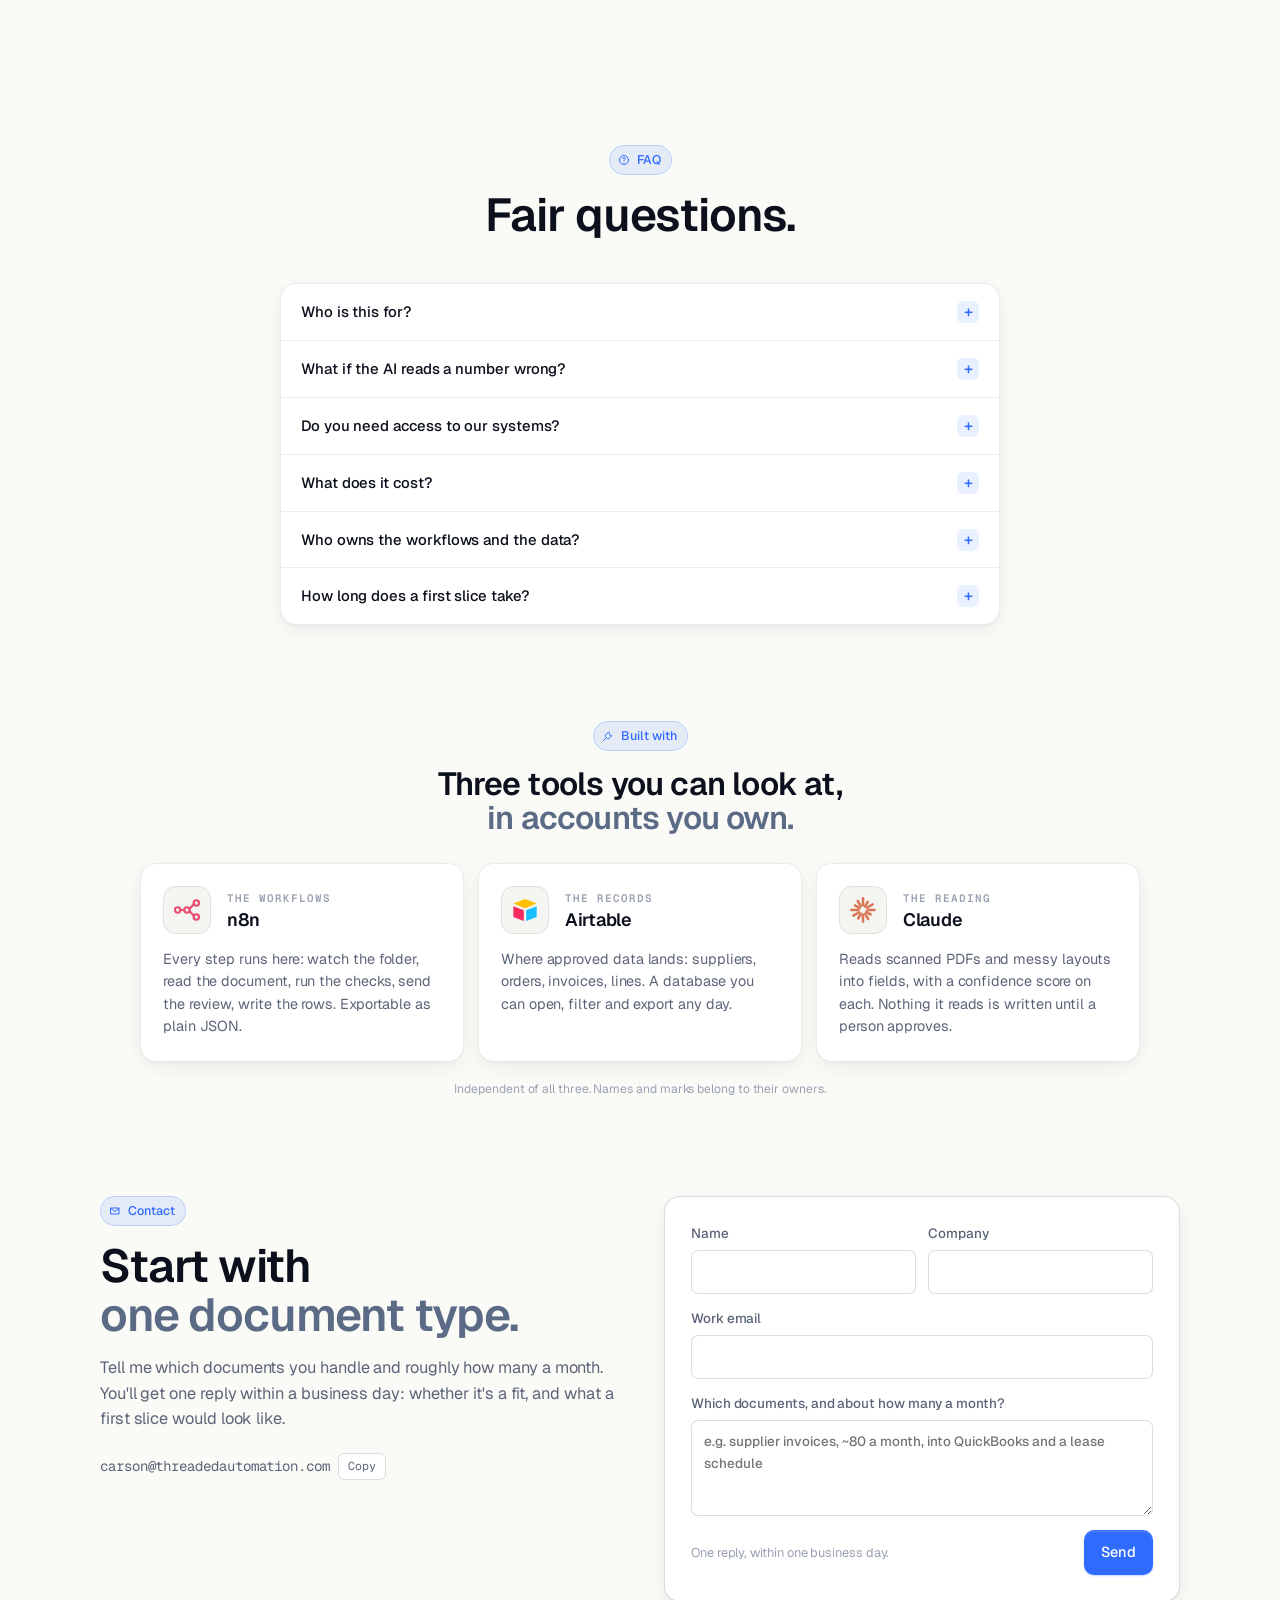
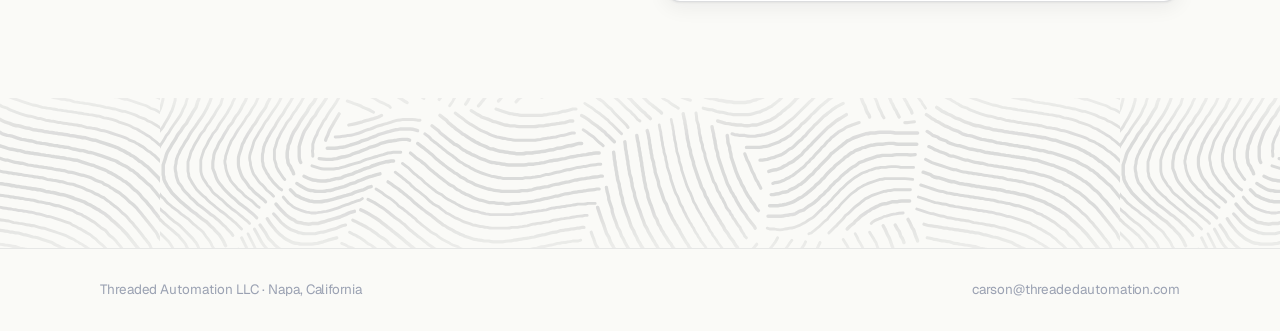
==== commit 94b52fe8: "Hide Builder sidebar section for non-admin workspace accounts mountDash set data-admin on #dash for " ====
--- a/index.html
+++ b/index.html
@@ -12,7 +12,7 @@
 <link rel="icon" href="/assets/favicon.svg" type="image/svg+xml">
 <link rel="preconnect" href="https://fonts.googleapis.com">
 <link rel="stylesheet" href="https://fonts.googleapis.com/css2?family=Geist:wght@300..700&family=Geist+Mono:wght@400;500&display=swap">
-<link rel="stylesheet" href="/assets/site.css?v=202609292300">
+<link rel="stylesheet" href="/assets/site.css?v=202609300700">
 <script>try{var t=localStorage.getItem('jip-theme');if(t==='light'||t==='dark')document.documentElement.dataset.theme=t;}catch(e){}document.documentElement.classList.add('js');</script>
 </head>
 <body>
@@ -227,7 +227,7 @@
         <details><summary>Who is this for?<i>+</i></summary><div class="a">Teams of two to twenty who retype documents from outside the business into spreadsheets or systems, then hand-build paperwork from the result: financiers and lessors, wineries and producers, importers and distributors, property managers, contractors, and professional services firms.</div></details>
         <details><summary>What if the AI reads a number wrong?<i>+</i></summary><div class="a">It gets caught before it matters. Lines must sum to the printed total, names must match your master data, and a person sees every field before anything is written. A document that fails a check goes to an exceptions list with the reason.</div></details>
         <details><summary>Do you need access to our systems?<i>+</i></summary><div class="a">Read access to wherever the documents land (a shared folder or mailbox), and a place to write the results. The database is one I set up for you; you own the account.</div></details>
-        <details><summary>What does it cost?<i>+</i></summary><div class="a">A fixed price per phase to build, quoted after the demo, and a monthly plan to run it that includes the software subscriptions. No hourly billing on builds.</div></details>
+        <details><summary>What does it cost?<i>+</i></summary><div class="a">One monthly subscription, quoted after the demo. It covers building the system, running it, the software it runs on, and a block of change hours every month, so you get one line item and one person to call. There's a one-time onboarding fee to cover setup, and a twelve-month minimum. No hourly billing.</div></details>
         <details><summary>Who owns the workflows and the data?<i>+</i></summary><div class="a">Your data is yours, exportable any time. You get a perpetual licence to your instance of the system and full documentation, so you could run it without me.</div></details>
         <details><summary>How long does a first slice take?<i>+</i></summary><div class="a">Usually two to four weeks from the first call to a working demo on your real documents. The first client's first document type went end to end in about that.</div></details>
       </div>
@@ -392,6 +392,6 @@
           </div>
         </div>
       </div></div></template>
-<script src="/assets/site.js?v=202609292300"></script>
+<script src="/assets/site.js?v=202609300700"></script>
 </body>
 </html>
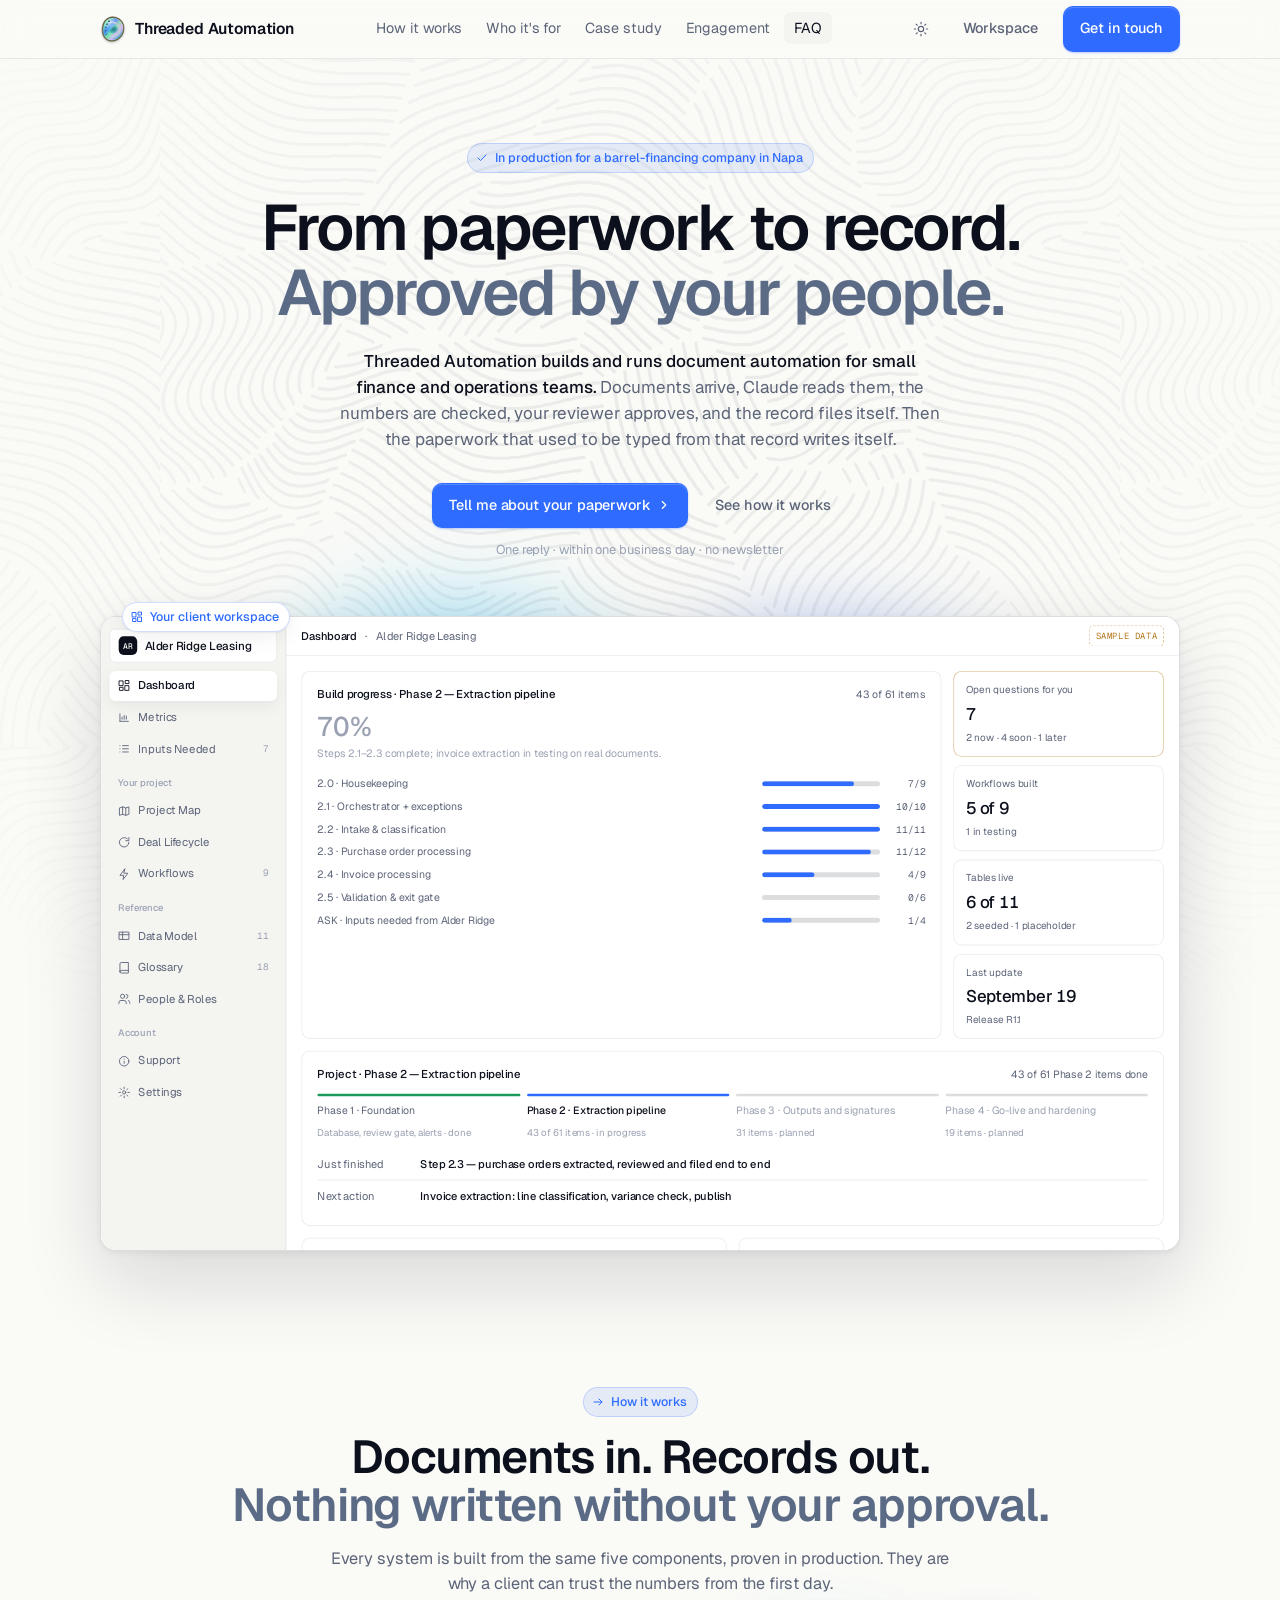
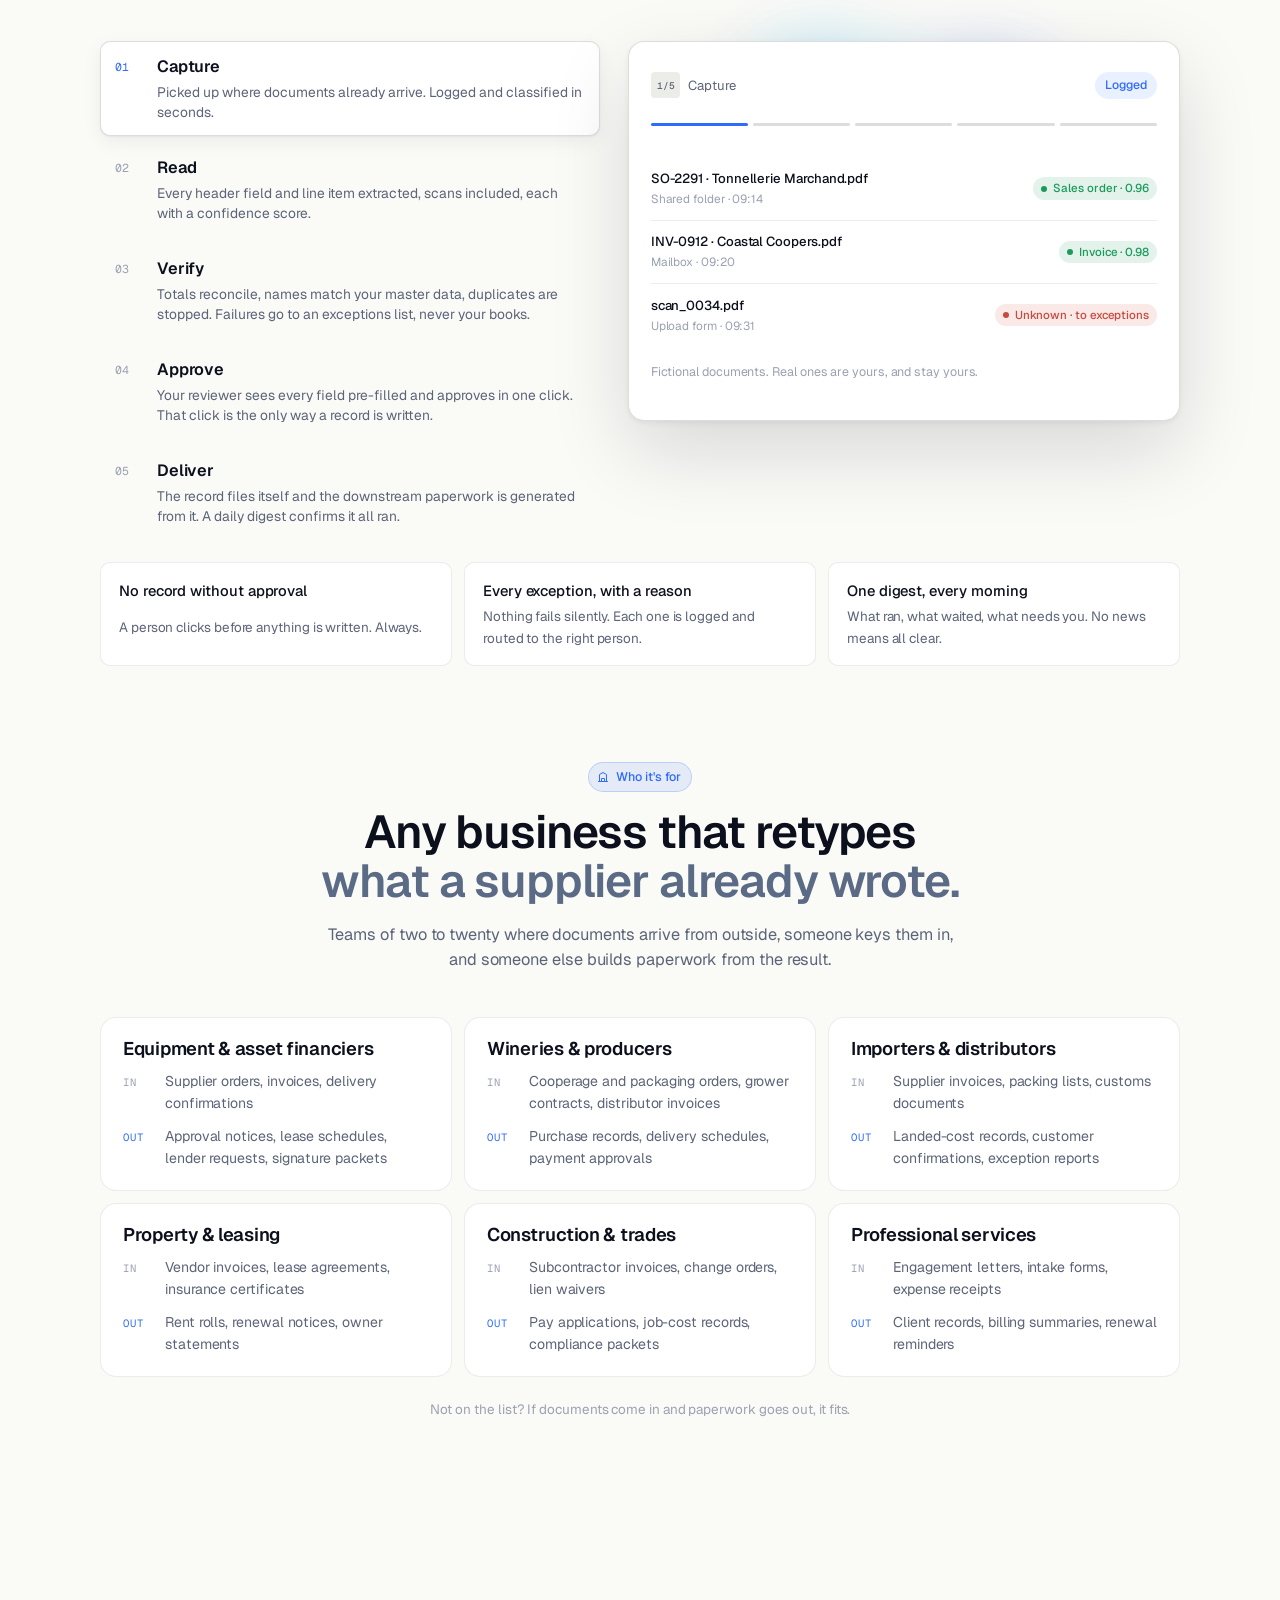
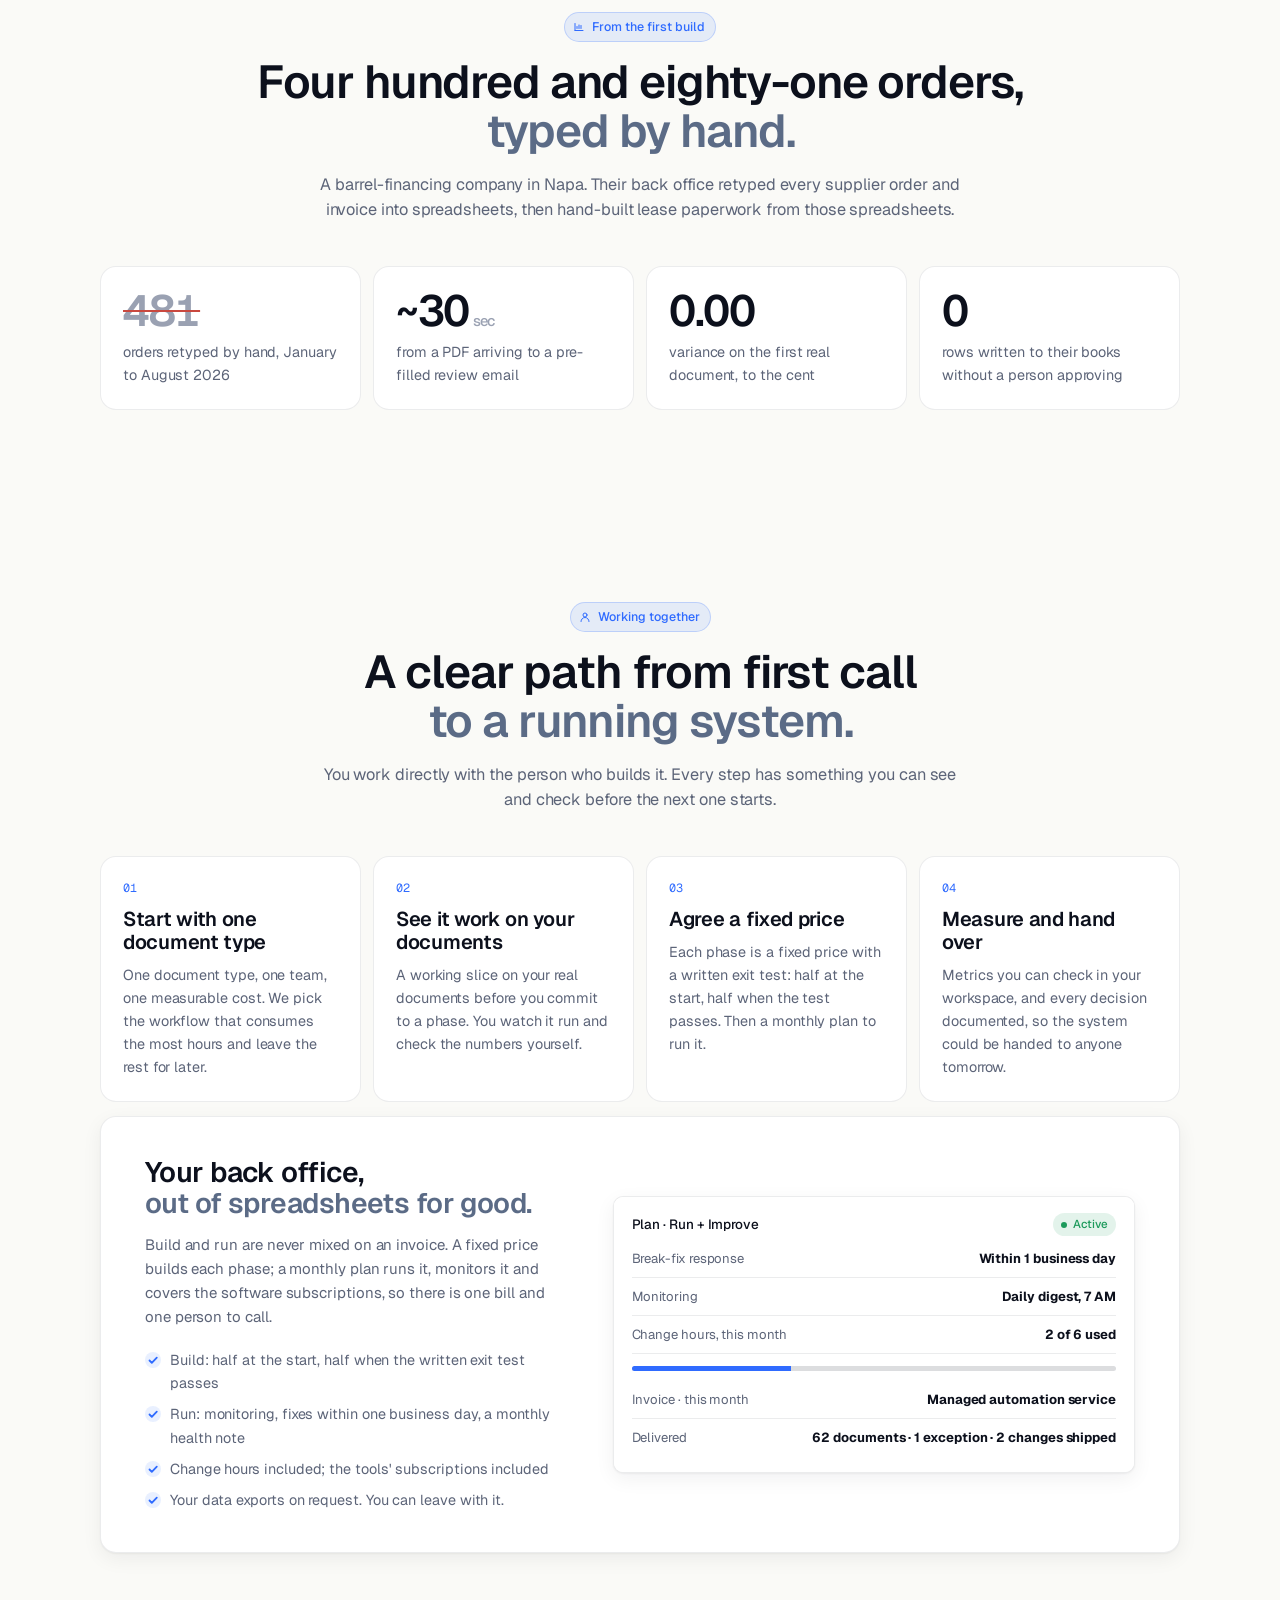
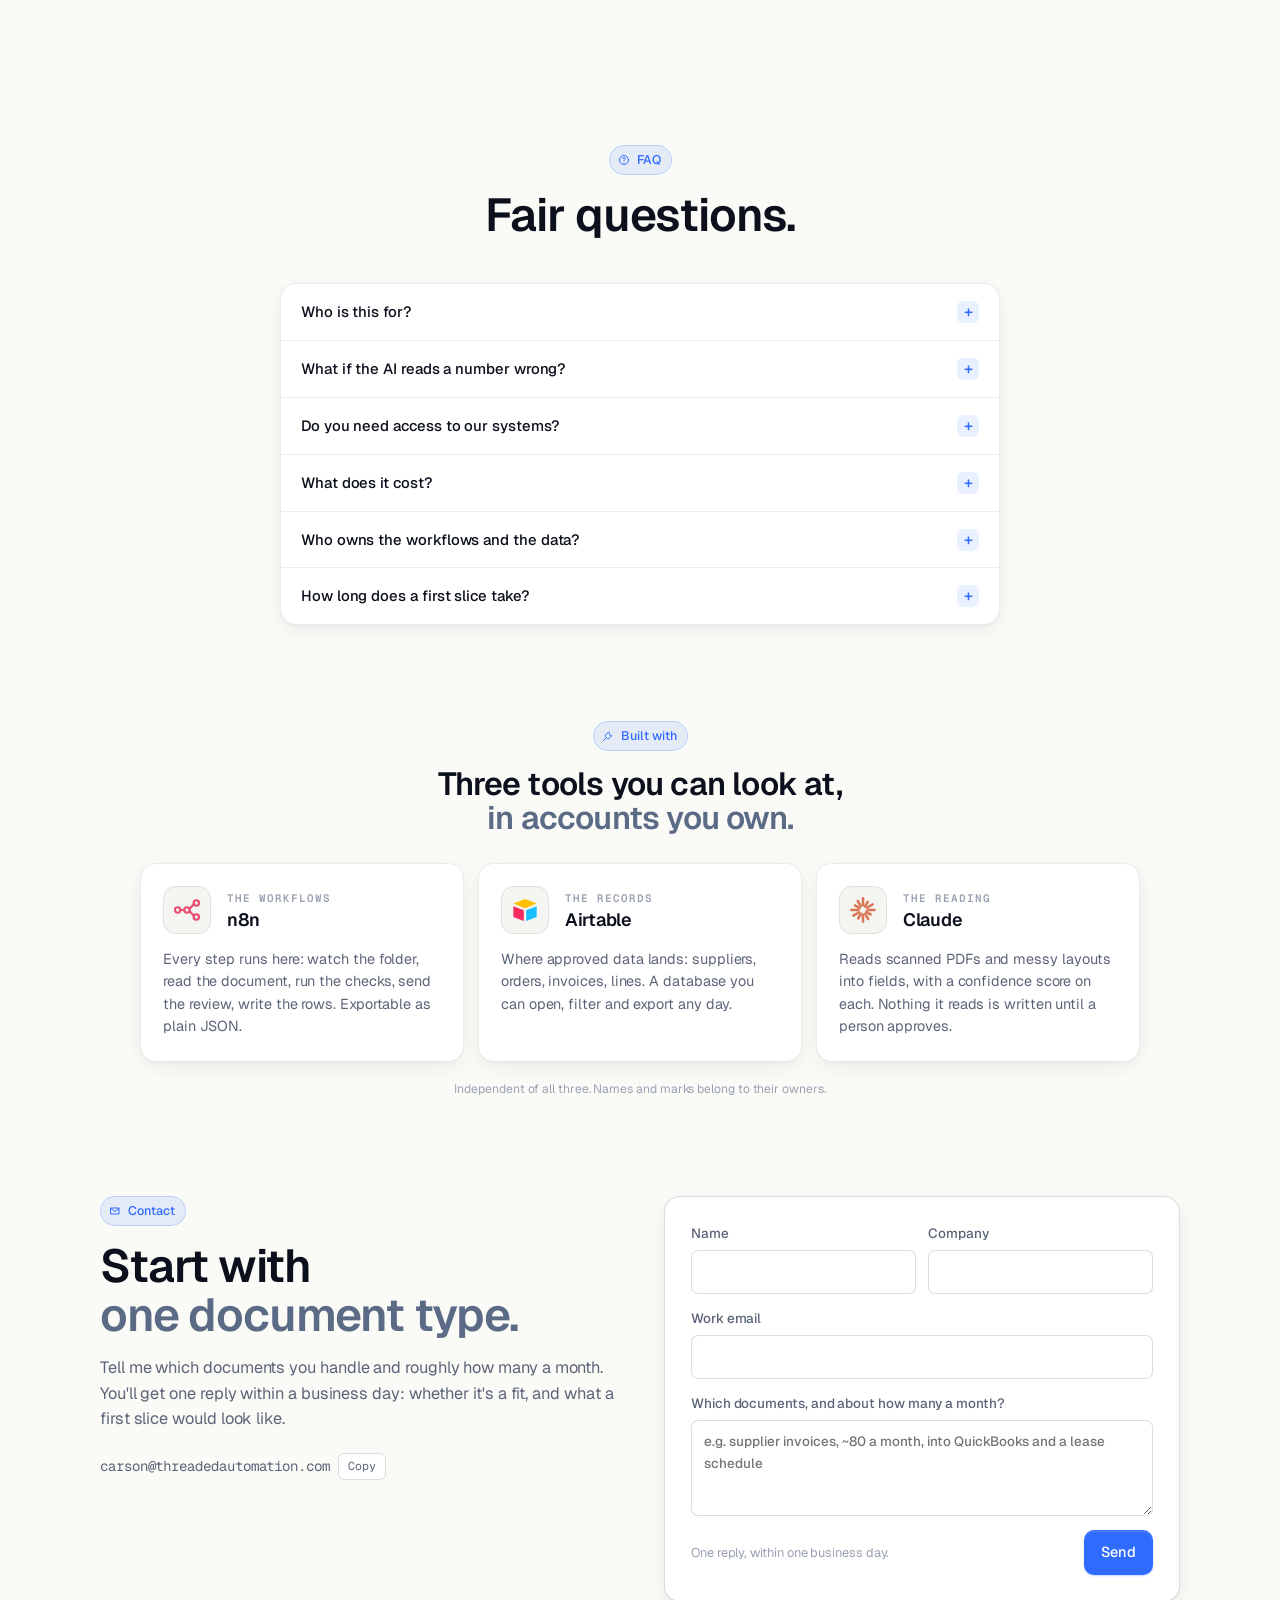
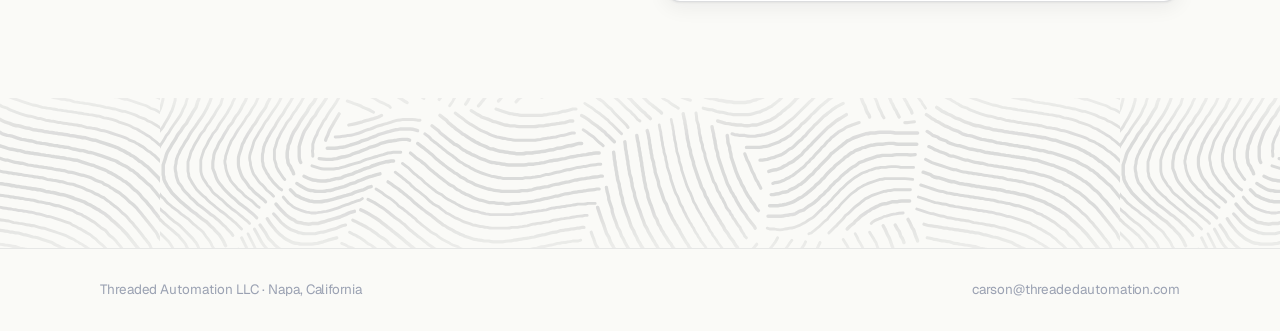
==== commit d8c242f4: "Dashboard: use the header ink for the Build progress panel body The percentage, note and per-step ba" ====
--- a/index.html
+++ b/index.html
@@ -12,7 +12,7 @@
 <link rel="icon" href="/assets/favicon.svg" type="image/svg+xml">
 <link rel="preconnect" href="https://fonts.googleapis.com">
 <link rel="stylesheet" href="https://fonts.googleapis.com/css2?family=Geist:wght@300..700&family=Geist+Mono:wght@400;500&display=swap">
-<link rel="stylesheet" href="/assets/site.css?v=202609300700">
+<link rel="stylesheet" href="/assets/site.css?v=202609300715">
 <script>try{var t=localStorage.getItem('jip-theme');if(t==='light'||t==='dark')document.documentElement.dataset.theme=t;}catch(e){}document.documentElement.classList.add('js');</script>
 </head>
 <body>
@@ -392,6 +392,6 @@
           </div>
         </div>
       </div></div></template>
-<script src="/assets/site.js?v=202609300700"></script>
+<script src="/assets/site.js?v=202609300715"></script>
 </body>
 </html>
--- a/assets/site.css
+++ b/assets/site.css
@@ -361,6 +361,8 @@
 .bars .bt{height:6px;border-radius:3px;background:var(--line-2);overflow:hidden}.bars .bt i{display:block;height:100%;background:var(--accent);border-radius:3px}
 .bars .bn{font-family:var(--f-mono);font-size:.72rem;text-align:right;font-variant-numeric:tabular-nums}
 @media (max-width:600px){.bars .bar{grid-template-columns:minmax(0,1fr) 90px 40px}}
+/* workspace dashboard, Build progress panel: everything under the header reads in the header's ink, both themes */
+#dashUi .cockpit>.panel:first-child .big .v,#dashUi .cockpit>.panel:first-child .big+.note,#dashUi .cockpit>.panel:first-child .bars .bar{color:var(--ink)}
 /* metrics page */
 .mtop{display:flex;justify-content:space-between;align-items:center;gap:12px;flex-wrap:wrap}
 .stats.hero4{grid-template-columns:repeat(4,1fr)}
